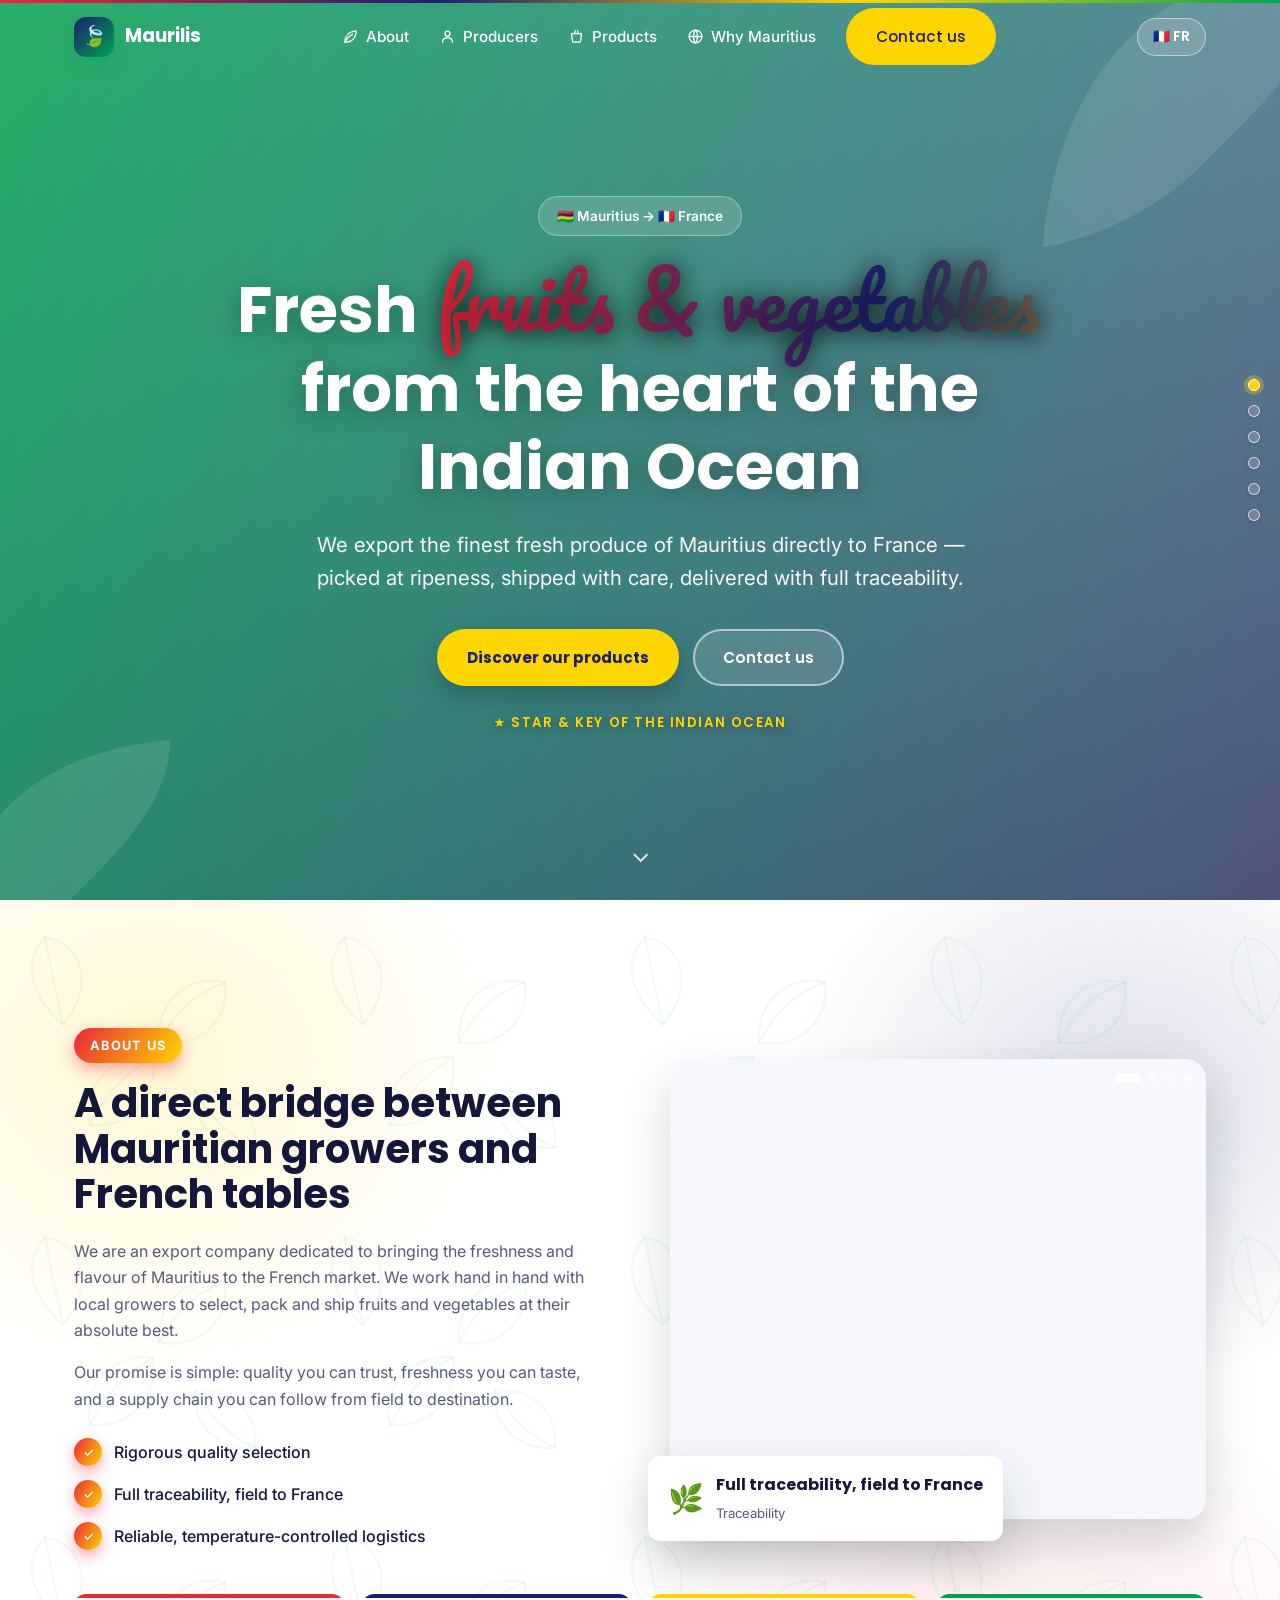
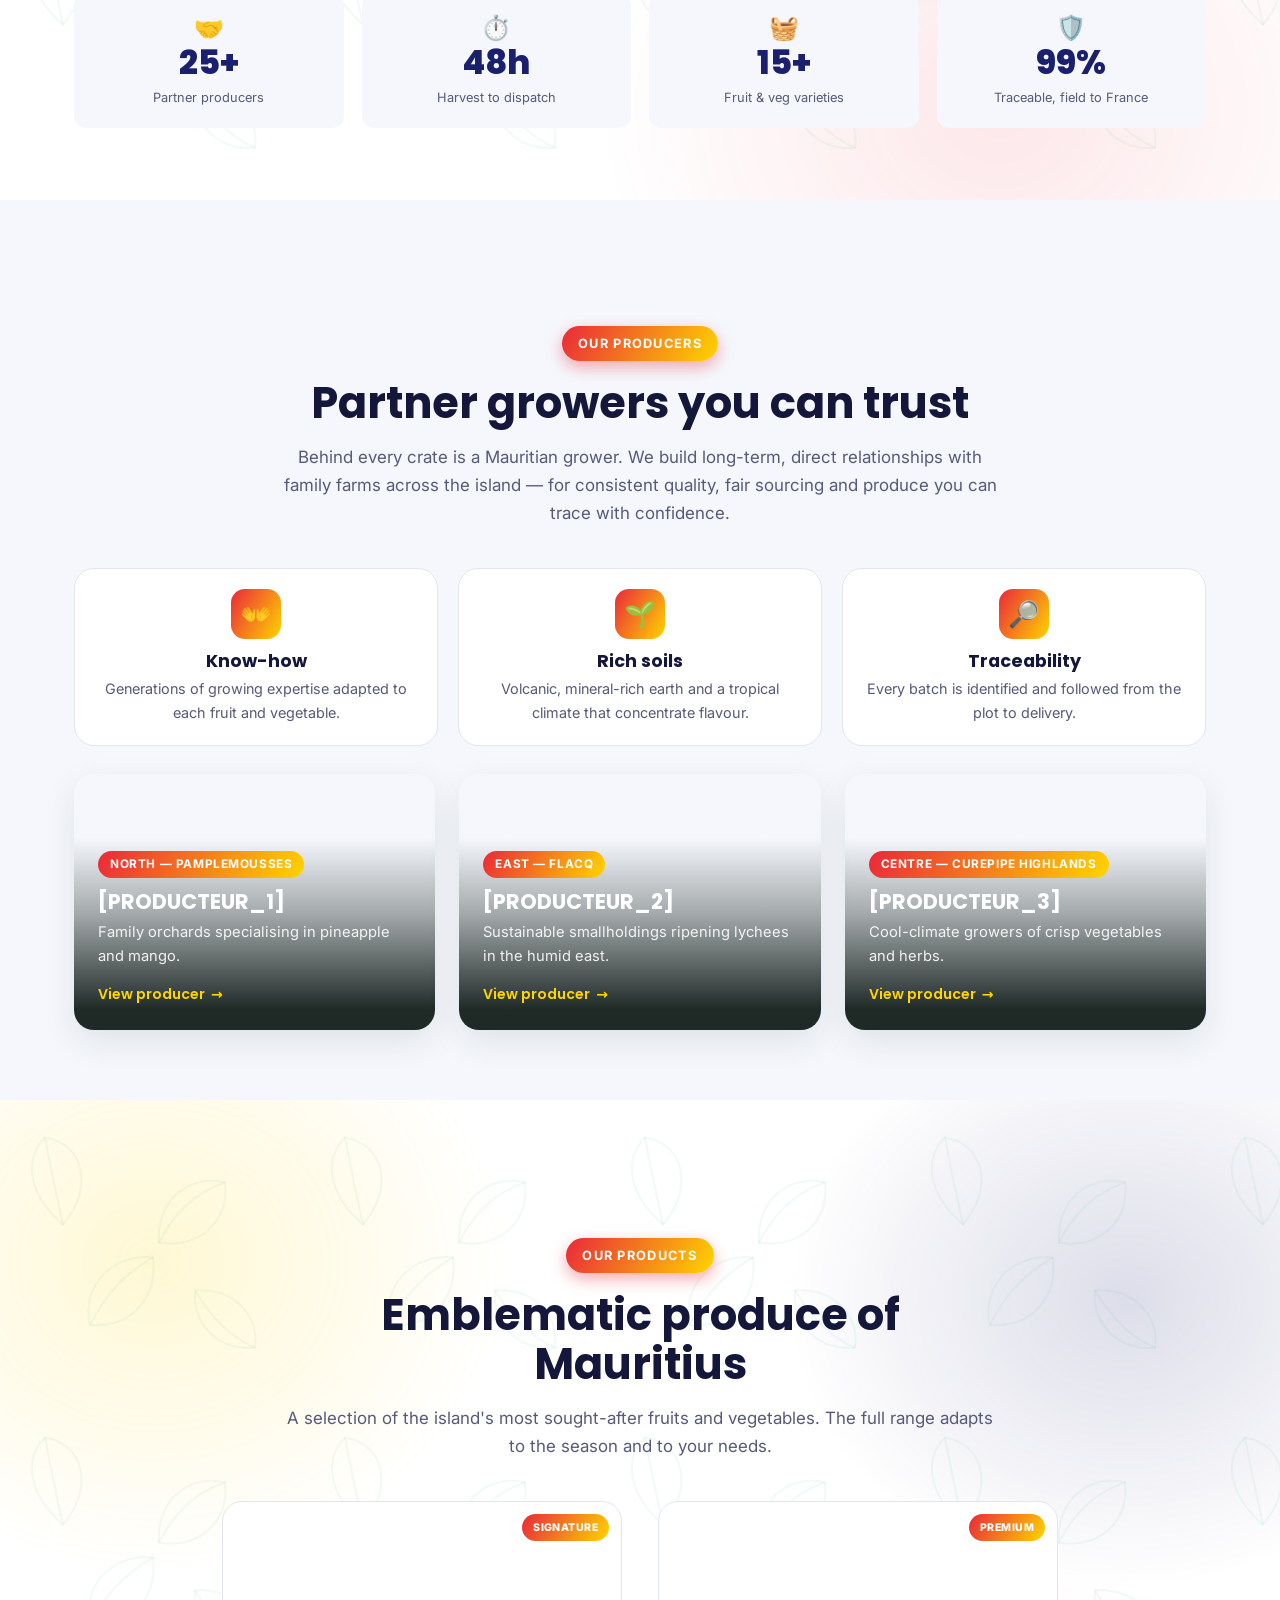
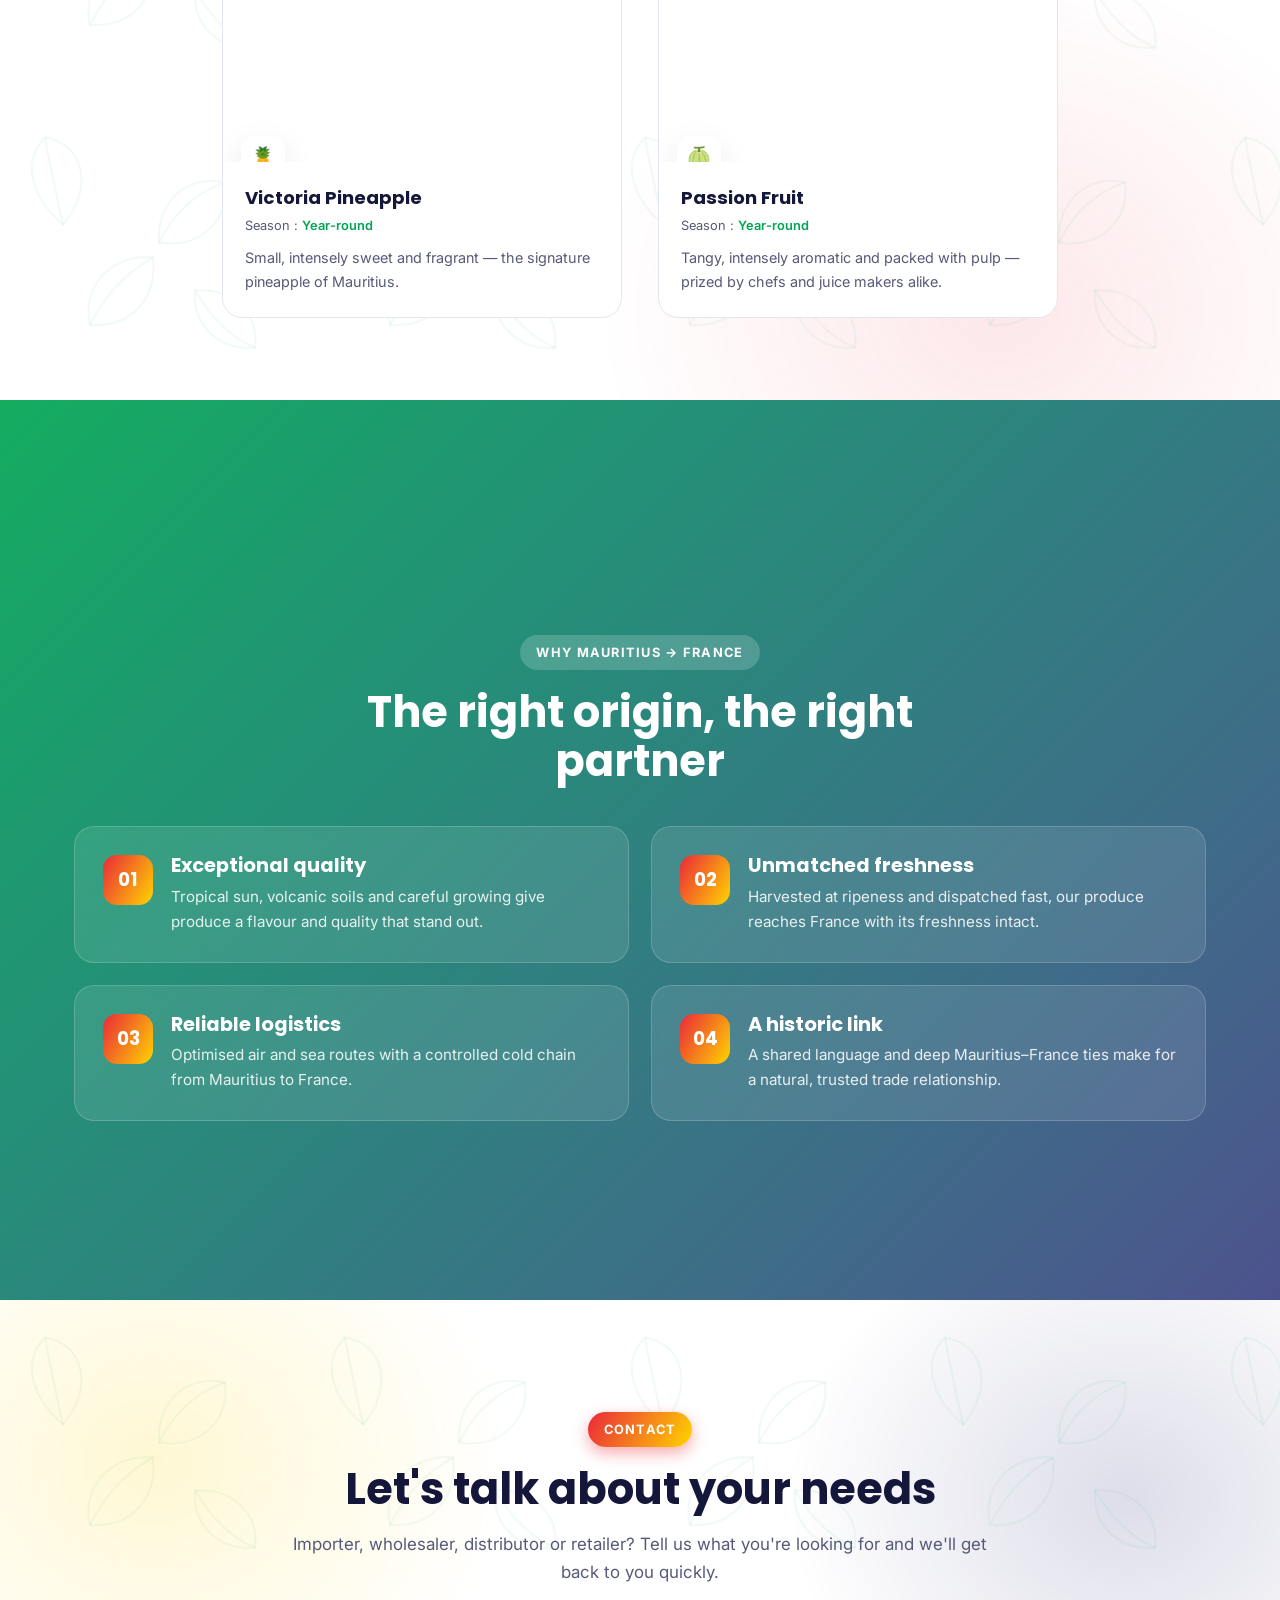
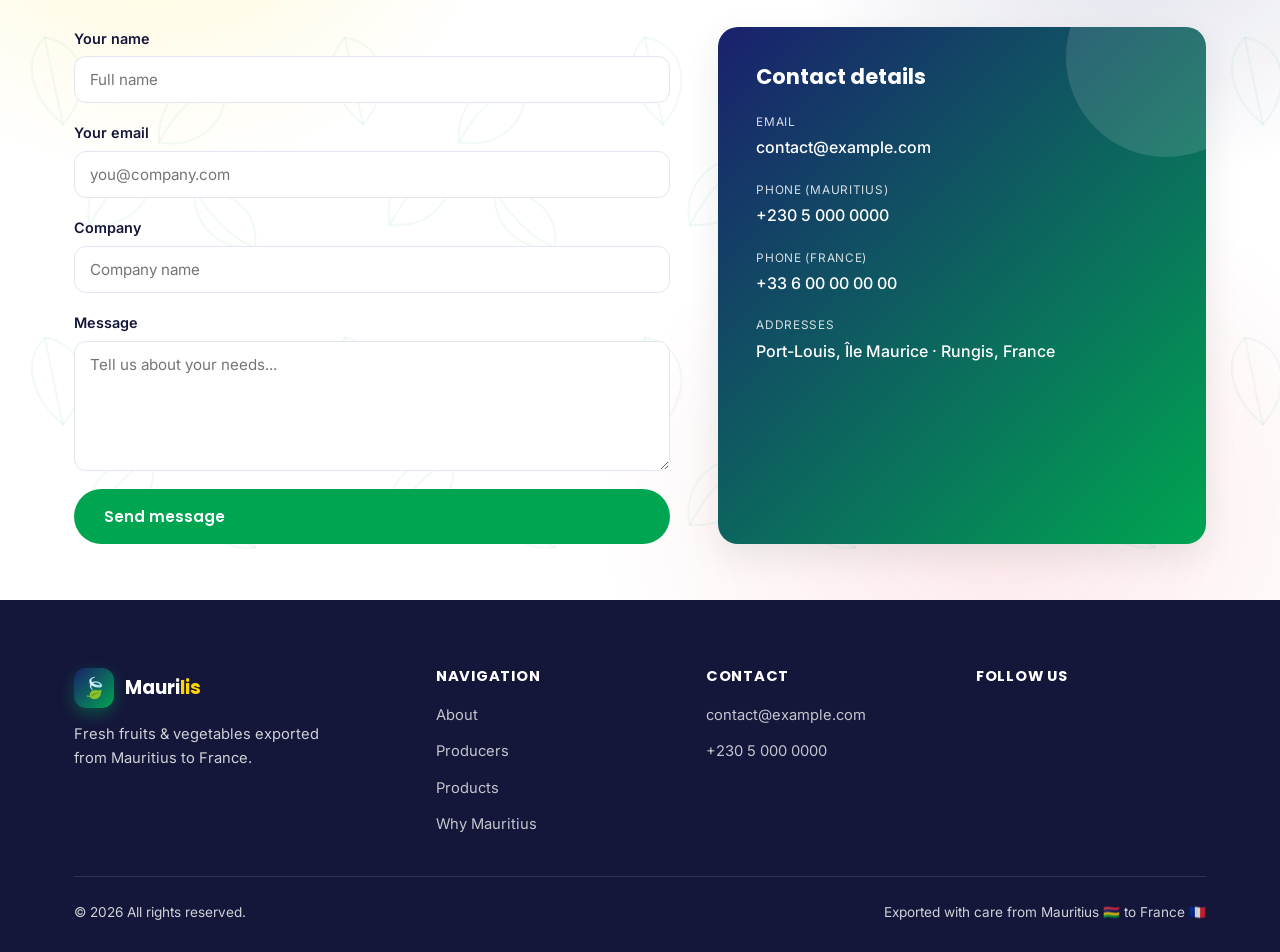
==== index.html @ 91715fb6 "Refine hero, navigation and products - Hero headline gradient reworked as a waving Mauritian flag (4" ====
<!DOCTYPE html>
<!--
  ============================================================================
  index.html — PAGE UNIQUE (one-page)
  ----------------------------------------------------------------------------
  ⚠️  Ce fichier ne contient AUCUN texte "en dur" ni le nom de l'entreprise.
      - Textes        →  js/translations.js  (data-i18n="cle")
      - Nom/logo/coord →  js/config.js
      - Produits/producteurs/images →  js/content.js + js/config.js
      Tu ne devrais quasiment jamais avoir à modifier ce fichier.
  ============================================================================
-->
<html lang="en">
<head>
  <meta charset="UTF-8" />
  <meta name="viewport" content="width=device-width, initial-scale=1.0" />

  <!-- ======================= SEO PRINCIPAL =======================
       Ces balises sont aussi mises à jour dynamiquement par js/main.js
       selon la langue (voir SITE_CONFIG.seo dans js/config.js). -->
  <title>Maurilis — Export de fruits &amp; légumes frais de l'île Maurice vers la France</title>
  <meta name="description" content="Maurilis exporte les fruits et légumes frais de l'île Maurice vers la France : ananas Victoria, letchis, mangues, piments. Sourcing direct chez les producteurs, traçabilité totale, chaîne du froid maîtrisée. Spécialiste import/export B2B." />
  <meta name="keywords" content="export fruits légumes Maurice France, import export île Maurice, fruits tropicaux Maurice, ananas Victoria, letchis Maurice, mangues Maurice, grossiste fruits exotiques, importateur fruits et légumes France, primeurs Maurice, Mauritius fruit export" />
  <meta name="author" content="Maurilis" />
  <meta name="robots" content="index, follow, max-image-preview:large" />
  <link rel="canonical" href="https://exemple-maurilis.com/" />
  <meta name="theme-color" content="#1A206D" />

  <!-- Langues (met à jour les URLs quand le vrai domaine est connu) -->
  <link rel="alternate" hreflang="en" href="https://exemple-maurilis.com/" />
  <link rel="alternate" hreflang="fr" href="https://exemple-maurilis.com/" />
  <link rel="alternate" hreflang="x-default" href="https://exemple-maurilis.com/" />

  <!-- Open Graph (partage Facebook / LinkedIn) -->
  <meta property="og:type" content="website" />
  <meta property="og:site_name" content="Maurilis" />
  <meta property="og:title" content="Maurilis — Fresh fruit &amp; vegetable export from Mauritius to France" />
  <meta property="og:description" content="Fresh Mauritian fruits and vegetables exported to France: Victoria pineapple, lychees, mangoes, chillies. Direct grower sourcing, full traceability, controlled cold chain." />
  <meta property="og:url" content="https://exemple-maurilis.com/" />
  <meta property="og:locale" content="en_US" />
  <meta property="og:locale:alternate" content="fr_FR" />
  <meta property="og:image" content="https://images.unsplash.com/photo-1513415277900-a62401e19be4?auto=format&fit=crop&w=1200&h=630&q=75" />
  <meta property="og:image:width" content="1200" />
  <meta property="og:image:height" content="630" />

  <!-- Twitter Card -->
  <meta name="twitter:card" content="summary_large_image" />
  <meta name="twitter:title" content="Maurilis — Fresh fruit &amp; vegetable export, Mauritius → France" />
  <meta name="twitter:description" content="Fresh Mauritian fruits and vegetables exported to France, direct from partner growers. Full traceability." />
  <meta name="twitter:image" content="https://images.unsplash.com/photo-1513415277900-a62401e19be4?auto=format&fit=crop&w=1200&h=630&q=75" />

  <!-- Données structurées (Google) : entreprise d'import/export -->
  <script type="application/ld+json">
  {
    "@context": "https://schema.org",
    "@type": "Organization",
    "name": "Maurilis",
    "url": "https://exemple-maurilis.com/",
    "description": "Export of fresh fruits and vegetables from Mauritius to France (B2B import/export).",
    "areaServed": ["FR", "MU"],
    "knowsAbout": ["Fruit export", "Vegetable export", "Mauritius produce", "Import export", "Cold chain logistics"],
    "address": [
      { "@type": "PostalAddress", "addressLocality": "Port-Louis", "addressCountry": "MU" },
      { "@type": "PostalAddress", "addressLocality": "Rungis", "addressCountry": "FR" }
    ],
    "makesOffer": {
      "@type": "Offer",
      "itemOffered": {
        "@type": "Product",
        "name": "Fresh Mauritian fruits & vegetables",
        "category": "Fruits and vegetables",
        "description": "Victoria pineapple, lychees, mangoes, chillies, passion fruit, island vegetables — exported fresh from Mauritius to France."
      }
    }
  }
  </script>

  <link rel="icon" type="image/svg+xml" href="assets/favicon.svg" />
  <link rel="preconnect" href="https://fonts.googleapis.com" />
  <link rel="preconnect" href="https://fonts.gstatic.com" crossorigin />
  <link rel="preconnect" href="https://images.unsplash.com" />
  <!-- Poppins/Inter (corps) + Pacifico (mot « fantaisie » du titre) -->
  <link href="https://fonts.googleapis.com/css2?family=Inter:wght@400;500;600&family=Pacifico&family=Poppins:wght@600;700;800&display=swap" rel="stylesheet" />

  <link rel="stylesheet" href="css/style.css" />
</head>
<body>

  <!-- ====================== HEADER ====================== -->
  <header class="site-header">
    <div class="container">
      <a href="#top" class="logo" id="headerLogo" aria-label="Home"></a>
      <nav class="main-nav" id="mainNav" aria-label="Main navigation">
        <a href="#about">
          <span class="nav-ico"><svg viewBox="0 0 24 24" fill="none" stroke="currentColor" stroke-width="1.8" stroke-linecap="round" stroke-linejoin="round"><path d="M4 20C4 12 9 5 20 4c0 11-7 16-16 16z"/><path d="M4 20c3-6 7-9 11-11"/></svg></span>
          <span data-i18n="nav.about"></span>
        </a>
        <a href="#producers">
          <span class="nav-ico"><svg viewBox="0 0 24 24" fill="none" stroke="currentColor" stroke-width="1.8" stroke-linecap="round" stroke-linejoin="round"><circle cx="12" cy="8" r="3.5"/><path d="M5 20c0-3.9 3-6 7-6s7 2.1 7 6"/></svg></span>
          <span data-i18n="nav.producers"></span>
        </a>
        <a href="#products">
          <span class="nav-ico"><svg viewBox="0 0 24 24" fill="none" stroke="currentColor" stroke-width="1.8" stroke-linecap="round" stroke-linejoin="round"><path d="M5 8h14l-1.2 10.2a2 2 0 0 1-2 1.8H8.2a2 2 0 0 1-2-1.8L5 8z"/><path d="M9 8l1.5-4"/><path d="M15 8l-1.5-4"/></svg></span>
          <span data-i18n="nav.products"></span>
        </a>
        <a href="#why">
          <span class="nav-ico"><svg viewBox="0 0 24 24" fill="none" stroke="currentColor" stroke-width="1.8" stroke-linecap="round" stroke-linejoin="round"><circle cx="12" cy="12" r="9"/><path d="M3 12h18"/><path d="M12 3c3.5 3 3.5 15 0 18M12 3c-3.5 3-3.5 15 0 18"/></svg></span>
          <span data-i18n="nav.why"></span>
        </a>
        <a href="#contact" class="btn btn-primary" data-i18n="nav.cta"></a>
      </nav>
      <div class="header-actions">
        <button class="lang-toggle" id="langToggle" aria-label="Switch language">FR</button>
        <button class="nav-toggle" id="navToggle" aria-label="Menu" aria-expanded="false">
          <span></span><span></span><span></span>
        </button>
      </div>
    </div>
  </header>

  <main id="top">

    <!-- ====================== HERO ====================== -->
    <section class="hero" id="hero">
      <div class="hero-bg" id="heroBg"></div>
      <div class="hero-overlay"></div>
      <!-- Feuilles tropicales décoratives (remplacent les anciens ronds) -->
      <svg class="hero-leaf leaf-1" viewBox="0 0 100 100" aria-hidden="true"><path fill="currentColor" d="M96 4C40 9 9 40 4 96c0 0 28-4 49-25S96 30 96 4z"/><path stroke="rgba(255,255,255,.35)" stroke-width="2" fill="none" d="M18 82C40 60 62 38 88 14"/></svg>
      <svg class="hero-leaf leaf-2" viewBox="0 0 100 100" aria-hidden="true"><path fill="currentColor" d="M96 4C40 9 9 40 4 96c0 0 28-4 49-25S96 30 96 4z"/><path stroke="rgba(255,255,255,.35)" stroke-width="2" fill="none" d="M18 82C40 60 62 38 88 14"/></svg>

      <div class="container">
        <span class="hero-badge" data-i18n="hero.badge"></span>
        <!-- data-i18n-html : la traduction contient un <span> surligné (dégradé drapeau) -->
        <h1 data-i18n-html="hero.title"></h1>
        <p class="hero-subtitle" data-i18n="hero.subtitle"></p>
        <div class="hero-actions">
          <a href="#products" class="btn btn-accent" data-i18n="hero.ctaPrimary"></a>
          <a href="#contact" class="btn btn-ghost" data-i18n="hero.ctaSecondary"></a>
        </div>
        <!-- Devise nationale de Maurice (symbole typique) -->
        <p class="hero-motto" data-i18n="hero.motto"></p>
      </div>
      <a href="#about" class="hero-scroll" aria-hidden="true">⌄</a>
    </section>

    <!-- ====================== À PROPOS (+ chiffres intégrés) ====================== -->
    <section id="about" class="mesh">
      <div class="container about-grid">
        <div class="about-text reveal">
          <span class="kicker" data-i18n="about.kicker"></span>
          <h2 data-i18n="about.title"></h2>
          <p data-i18n="about.p1"></p>
          <p data-i18n="about.p2"></p>
          <ul class="about-points">
            <li><span class="check">✓</span><span data-i18n="about.point1"></span></li>
            <li><span class="check">✓</span><span data-i18n="about.point2"></span></li>
            <li><span class="check">✓</span><span data-i18n="about.point3"></span></li>
          </ul>
        </div>
        <div class="about-visual reveal">
          <!-- Carrousel de photos qui défilent (générées par main.js) -->
          <div class="carousel" id="aboutCarousel" aria-label="Photos"><!-- slides via main.js --></div>
          <div class="carousel-dots" id="aboutDots"><!-- puces via main.js --></div>
          <div class="float-card">
            <span class="fc-emoji">🌿</span>
            <div><b data-i18n="about.point2"></b><span data-i18n="producers.feature3.title"></span></div>
          </div>
        </div>
      </div>
      <!-- Chiffres clés intégrés dans la section (générés par main.js) -->
      <div class="container about-stats stagger" id="statsGrid"><!-- généré par main.js --></div>
    </section>

    <!-- ====================== NOS PRODUCTEURS ====================== -->
    <section id="producers" class="producers bg-alt">
      <div class="producers-bg" id="producersBg"></div>
      <div class="container">
        <div class="section-head reveal">
          <span class="kicker" data-i18n="producers.kicker"></span>
          <h2 data-i18n="producers.title"></h2>
          <p data-i18n="producers.intro"></p>
        </div>

        <div class="producers-features stagger">
          <div class="feature">
            <div class="feature-icon">👐</div>
            <h3 data-i18n="producers.feature1.title"></h3>
            <p data-i18n="producers.feature1.desc"></p>
          </div>
          <div class="feature">
            <div class="feature-icon">🌱</div>
            <h3 data-i18n="producers.feature2.title"></h3>
            <p data-i18n="producers.feature2.desc"></p>
          </div>
          <div class="feature">
            <div class="feature-icon">🔎</div>
            <h3 data-i18n="producers.feature3.title"></h3>
            <p data-i18n="producers.feature3.desc"></p>
          </div>
        </div>

        <!-- Cartes producteurs cliquables (générées depuis content.js) -->
        <div class="producers-grid stagger" id="producersGrid"><!-- généré par main.js --></div>
      </div>
    </section>

    <!-- ====================== PRODUITS ====================== -->
    <section id="products" class="mesh">
      <div class="container">
        <div class="section-head reveal">
          <span class="kicker" data-i18n="products.kicker"></span>
          <h2 data-i18n="products.title"></h2>
          <p data-i18n="products.intro"></p>
        </div>
        <div class="products-grid stagger" id="productsGrid"><!-- généré par main.js --></div>
      </div>
    </section>

    <!-- ====================== POURQUOI MAURICE → FRANCE ====================== -->
    <section id="why" class="why">
      <div class="why-bg" id="whyBg"></div>
      <div class="why-overlay"></div>
      <div class="container">
        <div class="section-head reveal">
          <span class="kicker" data-i18n="why.kicker"></span>
          <h2 data-i18n="why.title"></h2>
        </div>
        <div class="why-grid stagger">
          <div class="why-card">
            <span class="why-num">01</span>
            <div><h3 data-i18n="why.card1.title"></h3><p data-i18n="why.card1.desc"></p></div>
          </div>
          <div class="why-card">
            <span class="why-num">02</span>
            <div><h3 data-i18n="why.card2.title"></h3><p data-i18n="why.card2.desc"></p></div>
          </div>
          <div class="why-card">
            <span class="why-num">03</span>
            <div><h3 data-i18n="why.card3.title"></h3><p data-i18n="why.card3.desc"></p></div>
          </div>
          <div class="why-card">
            <span class="why-num">04</span>
            <div><h3 data-i18n="why.card4.title"></h3><p data-i18n="why.card4.desc"></p></div>
          </div>
        </div>
      </div>
    </section>

    <!-- ====================== CONTACT ====================== -->
    <section id="contact" class="mesh">
      <div class="container">
        <div class="section-head reveal">
          <span class="kicker" data-i18n="contact.kicker"></span>
          <h2 data-i18n="contact.title"></h2>
          <p data-i18n="contact.intro"></p>
        </div>

        <div class="contact-grid reveal">
          <form class="contact-form" id="contactForm" novalidate>
            <div class="field">
              <label for="cf-name" data-i18n="contact.form.name"></label>
              <input type="text" id="cf-name" name="name"
                     data-i18n-attr="placeholder:contact.form.namePlaceholder" required />
            </div>
            <div class="field">
              <label for="cf-email" data-i18n="contact.form.email"></label>
              <input type="email" id="cf-email" name="email"
                     data-i18n-attr="placeholder:contact.form.emailPlaceholder" required />
            </div>
            <div class="field">
              <label for="cf-company" data-i18n="contact.form.company"></label>
              <input type="text" id="cf-company" name="company"
                     data-i18n-attr="placeholder:contact.form.companyPlaceholder" />
            </div>
            <div class="field">
              <label for="cf-message" data-i18n="contact.form.message"></label>
              <textarea id="cf-message" name="message"
                        data-i18n-attr="placeholder:contact.form.messagePlaceholder" required></textarea>
            </div>
            <button type="submit" class="btn btn-primary" data-i18n="contact.form.submit"></button>
          </form>

          <aside class="contact-info">
            <h3 data-i18n="contact.info.title"></h3>
            <div class="info-item">
              <div class="info-label" data-i18n="contact.info.emailLabel"></div>
              <a id="infoEmail" href="#"></a>
            </div>
            <div class="info-item">
              <div class="info-label" data-i18n="contact.info.phoneLabel"></div>
              <a id="infoPhone" href="#"></a>
            </div>
            <div class="info-item" id="infoPhoneFrItem">
              <div class="info-label" data-i18n="contact.info.phoneFrLabel"></div>
              <a id="infoPhoneFr" href="#"></a>
            </div>
            <div class="info-item">
              <div class="info-label" data-i18n="contact.info.addressLabel"></div>
              <span id="infoAddress"></span>
            </div>
          </aside>
        </div>
      </div>
    </section>

  </main>

  <!-- ====================== FOOTER ====================== -->
  <footer class="site-footer">
    <div class="container">
      <div class="footer-grid">
        <div class="footer-brand">
          <span class="logo" id="footerLogo"></span>
          <p data-i18n="footer.tagline"></p>
        </div>
        <div>
          <h4 data-i18n="footer.nav"></h4>
          <ul>
            <li><a href="#about"     data-i18n="nav.about"></a></li>
            <li><a href="#producers" data-i18n="nav.producers"></a></li>
            <li><a href="#products"  data-i18n="nav.products"></a></li>
            <li><a href="#why"       data-i18n="nav.why"></a></li>
          </ul>
        </div>
        <div>
          <h4 data-i18n="footer.contact"></h4>
          <ul>
            <li><a id="footerEmail" href="#"></a></li>
            <li><a id="footerPhone" href="#"></a></li>
          </ul>
        </div>
        <div>
          <h4 data-i18n="footer.follow"></h4>
          <ul>
            <li><a id="footerLinkedin" href="#" target="_blank" rel="noopener">LinkedIn</a></li>
            <li><a id="footerInstagram" href="#" target="_blank" rel="noopener">Instagram</a></li>
            <li><a id="footerFacebook" href="#" target="_blank" rel="noopener">Facebook</a></li>
          </ul>
        </div>
      </div>
      <div class="footer-bottom">
        <span>© <span id="footerYear"></span> <span data-i18n="footer.rights"></span></span>
        <span data-i18n="footer.madeWith"></span>
      </div>
    </div>
  </footer>

  <!-- ====================== FENÊTRE PRODUCTEUR (modal) ====================== -->
  <div class="modal-overlay" id="producerModal" role="dialog" aria-modal="true">
    <div class="modal">
      <button class="modal-close" id="modalClose" aria-label="Close">×</button>
      <div class="modal-img" id="modalImg"></div>
      <div class="modal-body">
        <span class="modal-region" id="modalRegion"></span>
        <h3 id="modalName"></h3>
        <p id="modalBio"></p>
        <div class="modal-meta">
          <div>
            <div class="mm-label" data-i18n="producers.modal.founded"></div>
            <div class="mm-value" id="modalFounded"></div>
          </div>
          <div>
            <div class="mm-label" data-i18n="producers.modal.area"></div>
            <div class="mm-value" id="modalArea"></div>
          </div>
        </div>
        <div class="modal-specialties">
          <div class="ms-label" data-i18n="producers.modal.specialties"></div>
          <div class="modal-tags" id="modalTags"></div>
        </div>
      </div>
    </div>
  </div>

  <!-- ====================== SCRIPTS ======================
       ⚠️ L'ordre compte : config → content → translations → main -->
  <script src="js/config.js"></script>
  <script src="js/content.js"></script>
  <script src="js/translations.js"></script>
  <script src="js/main.js"></script>
</body>
</html>
---- css/style.css ----
/* ==========================================================================
   style.css — FEUILLE DE STYLE PRINCIPALE
   --------------------------------------------------------------------------
   Sommaire :
     1. Variables de thème (:root)  ← ⭐ change les couleurs ICI
     2. Palettes alternatives        ← dont le drapeau mauricien
     3. Reset & base
     4. Animations (keyframes) & utilitaire d'apparition au scroll
     5. Utilitaires de mise en page
     6. Header / navigation
     7. Boutons
     8. Hero (image plein écran + fruits flottants + blobs)
     9. Marquee (ruban défilant)
    10. Statistiques (compteurs animés)
    11. À propos
    12. Producteurs (cartes cliquables) + fenêtre détaillée (modal)
    13. Produits (cartes photo)
    14. Pourquoi Maurice → France
    15. Contact
    16. Footer
    17. Sélecteur de palettes (widget flottant)
    18. Responsive
   ========================================================================== */


/* ==========================================================================
   1. VARIABLES DE THÈME — PALETTE PAR DÉFAUT « TROPICAL »
   ⭐ Pour changer les couleurs du site, modifie simplement ces valeurs.
   ========================================================================== */
:root {
  /* Couleurs de marque — DRAPEAU DE L'ÎLE MAURICE 🇲🇺 (teintes officielles) */
  --flag-red:    #EA2839;
  --flag-blue:   #1A206D;
  --flag-yellow: #FFD500;
  --flag-green:  #00A551;

  --color-primary:     var(--flag-green);   /* vert   */
  --color-secondary:   var(--flag-blue);    /* bleu   */
  --color-accent:      var(--flag-yellow);  /* jaune  */
  --color-accent-warm: var(--flag-red);     /* rouge  */
  --color-highlight:   var(--flag-red);     /* rouge  */

  /* Fonds & textes */
  --color-bg:        #FFFFFF;
  --color-bg-alt:    #F5F7FC;
  --color-surface:   #FFFFFF;
  --color-text:      #14163A;
  --color-text-soft: #565A79;
  --color-border:    #E3E6F0;

  /* Dégradés */
  --gradient-hero:   linear-gradient(135deg, var(--flag-blue), var(--flag-green));
  --gradient-sun:    linear-gradient(120deg, var(--flag-red), var(--flag-yellow));
  /* Dégradé "drapeau" complet : rouge → bleu → jaune → vert */
  --gradient-flag:   linear-gradient(120deg, var(--flag-red), var(--flag-blue) 34%, var(--flag-yellow) 67%, var(--flag-green));
  --gradient-rainbow:var(--gradient-flag);
  --color-on-brand:  #FFFFFF;

  /* Typographie */
  --font-heading: "Poppins", "Segoe UI", system-ui, sans-serif;
  --font-body:    "Inter", "Segoe UI", system-ui, sans-serif;

  /* Mise en page */
  --max-width:   1180px;
  --radius:      20px;
  --radius-sm:   12px;
  --shadow:      0 12px 34px rgba(16, 36, 31, 0.09);
  --shadow-hover:0 22px 48px rgba(16, 36, 31, 0.18);
  --transition:  0.28s cubic-bezier(.22,.61,.36,1);
  --header-height: 74px;
}

/* ==========================================================================
   3. RESET & BASE
   ========================================================================== */
*, *::before, *::after { box-sizing: border-box; margin: 0; padding: 0; }

html { scroll-behavior: smooth; scroll-padding-top: var(--header-height); }

body {
  font-family: var(--font-body);
  color: var(--color-text);
  background: var(--color-bg);
  line-height: 1.65;
  -webkit-font-smoothing: antialiased;
  overflow-x: hidden;
  transition: background var(--transition), color var(--transition);
}
body.no-scroll { overflow: hidden; }

h1, h2, h3, h4 { font-family: var(--font-heading); line-height: 1.14; font-weight: 700; }

a { color: var(--color-secondary); text-decoration: none; transition: color var(--transition); }
a:hover { color: var(--color-primary); }

img { max-width: 100%; display: block; }

/* Chaque section occupe un écran complet, contenu centré verticalement */
section {
  padding: 84px 0 28px; position: relative;
  min-height: 100vh; display: flex; flex-direction: column; justify-content: center;
}


/* ==========================================================================
   4. ANIMATIONS & APPARITION AU SCROLL
   ========================================================================== */
@keyframes floatY { 0%,100% { transform: translateY(0) rotate(var(--r,0deg)); } 50% { transform: translateY(-22px) rotate(var(--r,0deg)); } }
@keyframes blobMove { 0%,100% { transform: translate(0,0) scale(1); } 33% { transform: translate(30px,-20px) scale(1.1); } 66% { transform: translate(-20px,20px) scale(.95); } }
@keyframes gradientShift { 0% { background-position: 0% 50%; } 50% { background-position: 100% 50%; } 100% { background-position: 0% 50%; } }
/* Ondulation "drapeau qui flotte" : les bandes de couleur défilent en boucle */
@keyframes flagWave { from { background-position: 0% 50%; } to { background-position: 300% 50%; } }
@keyframes popIn { from { opacity: 0; transform: scale(.94) translateY(10px); } to { opacity: 1; transform: none; } }
@keyframes bounceArrow { 0%,100% { transform: translateY(0); } 50% { transform: translateY(8px); } }

/* Élément masqué puis révélé quand il entre dans le viewport (via main.js) */
.reveal { opacity: 0; transform: translateY(34px); transition: opacity .7s ease, transform .7s cubic-bezier(.22,.61,.36,1); }
.reveal.in-view { opacity: 1; transform: none; }
/* Décalage en cascade pour les grilles */
.stagger > *      { opacity: 0; transform: translateY(34px); transition: opacity .6s ease, transform .6s cubic-bezier(.22,.61,.36,1); }
.stagger.in-view > * { opacity: 1; transform: none; }
.stagger.in-view > *:nth-child(2) { transition-delay: .08s; }
.stagger.in-view > *:nth-child(3) { transition-delay: .16s; }
.stagger.in-view > *:nth-child(4) { transition-delay: .24s; }
.stagger.in-view > *:nth-child(5) { transition-delay: .32s; }
.stagger.in-view > *:nth-child(6) { transition-delay: .40s; }
.stagger.in-view > *:nth-child(7) { transition-delay: .48s; }
.stagger.in-view > *:nth-child(8) { transition-delay: .56s; }


/* ==========================================================================
   5. UTILITAIRES DE MISE EN PAGE
   ========================================================================== */
.container { width: 100%; max-width: var(--max-width); margin: 0 auto; padding: 0 24px; }

.section-head { max-width: 720px; margin: 0 auto 40px; text-align: center; }

.kicker {
  display: inline-block; font-weight: 700; font-size: 0.8rem; letter-spacing: 0.1em;
  text-transform: uppercase; color: #fff;
  background: var(--gradient-sun); padding: 7px 16px; border-radius: 100px; margin-bottom: 18px;
  box-shadow: 0 6px 16px color-mix(in srgb, var(--color-accent-warm) 40%, transparent);
}
.section-head h2 { font-size: clamp(1.9rem, 4.4vw, 2.7rem); margin-bottom: 16px; }
.section-head p  { color: var(--color-text-soft); font-size: 1.06rem; }

.bg-alt { background: var(--color-bg-alt); }

/* Fond décoratif "mesh" coloré très doux pour certaines sections */
.mesh { position: relative; }
.mesh::before {
  content: ""; position: absolute; inset: 0; z-index: 0; pointer-events: none; opacity: .5;
  background:
    radial-gradient(40% 50% at 12% 18%, color-mix(in srgb, var(--color-accent) 34%, transparent), transparent 70%),
    radial-gradient(38% 46% at 88% 22%, color-mix(in srgb, var(--color-secondary) 30%, transparent), transparent 70%),
    radial-gradient(45% 55% at 78% 90%, color-mix(in srgb, var(--color-highlight) 22%, transparent), transparent 70%);
}
/* Texture "feuilles tropicales" en filigrane → univers fruit / île Maurice */
.mesh::after {
  content: ""; position: absolute; inset: 0; z-index: 0; pointer-events: none;
  background-image: url("../assets/pattern-leaves.svg");
  background-size: 300px;
}
.mesh > * { position: relative; z-index: 1; }


/* ==========================================================================
   6. HEADER / NAVIGATION
   ========================================================================== */
.site-header {
  position: fixed; top: 0; left: 0; right: 0; z-index: 100; height: var(--header-height);
  background: transparent;
  border-bottom: 1px solid transparent;
  transition: background var(--transition), border-color var(--transition), box-shadow var(--transition);
}
/* Fin liseré aux couleurs du drapeau mauricien, tout en haut */
.site-header::before { content: ""; position: absolute; top: 0; left: 0; right: 0; height: 3px; background: var(--gradient-flag); z-index: 2; }
/* En haut : transparent → la photo du hero passe derrière (immersif).
   Au défilement : barre pleine, floutée et ombrée (intégrée). */
.site-header.scrolled {
  background: color-mix(in srgb, var(--color-bg) 94%, transparent);
  backdrop-filter: saturate(180%) blur(14px);
  border-bottom-color: var(--color-border);
  box-shadow: 0 6px 24px rgba(20, 22, 58, 0.07);
}
.site-header .container { height: 100%; display: flex; align-items: center; justify-content: space-between; gap: 44px; }

/* --- État "en haut" (sur le hero) : logo, nav et actions en blanc --- */
.site-header:not(.scrolled) .logo,
.site-header:not(.scrolled) .logo .logo-name b { color: #fff; }
.site-header:not(.scrolled) .lang-toggle { background: rgba(255,255,255,.14); border-color: rgba(255,255,255,.5); color: #fff; }
.site-header:not(.scrolled) .nav-toggle span { background: #fff; }
@media (min-width: 721px) {
  .site-header:not(.scrolled) .main-nav a:not(.btn),
  .site-header:not(.scrolled) .nav-ico { color: #fff; opacity: 1; }
  .site-header:not(.scrolled) .main-nav .btn-primary { background: var(--flag-yellow); color: var(--flag-blue); }
}

.logo { display: flex; align-items: center; gap: 11px; font-family: var(--font-heading); font-weight: 700; font-size: 1.16rem; color: var(--color-text); }
.logo .logo-mark {
  display: grid; place-items: center; width: 40px; height: 40px; border-radius: 12px;
  background: var(--gradient-hero); color: #fff; font-size: 1.25rem;
  box-shadow: 0 6px 16px color-mix(in srgb, var(--color-primary) 40%, transparent);
}
.logo img.logo-img { height: 40px; width: auto; }
.logo .logo-name b { color: var(--color-primary); }

.main-nav { display: flex; align-items: center; gap: 30px; margin: 0 auto; } /* centré → aéré entre logo et actions */
.main-nav a { color: var(--color-text); font-weight: 500; font-size: 0.95rem; position: relative; display: inline-flex; align-items: center; gap: 7px; }
.main-nav a:not(.btn)::after { content: ""; position: absolute; left: 0; bottom: -6px; width: 0; height: 2px; border-radius: 2px; background: var(--gradient-sun); transition: width var(--transition); }
.main-nav a:not(.btn):hover { color: var(--color-primary); }
.main-nav a:not(.btn):hover::after { width: 100%; }
/* Petites icônes de section */
.nav-ico { display: inline-flex; color: var(--color-secondary); opacity: .8; transition: color var(--transition), opacity var(--transition); }
.nav-ico svg { width: 17px; height: 17px; }
.main-nav a:hover .nav-ico { color: var(--color-primary); opacity: 1; }

.header-actions { display: flex; align-items: center; gap: 12px; }
.lang-toggle {
  font-family: var(--font-heading); font-weight: 600; font-size: 0.85rem;
  border: 1px solid var(--color-border); background: var(--color-surface); color: var(--color-text);
  padding: 8px 15px; border-radius: 100px; cursor: pointer; transition: all var(--transition);
}
.lang-toggle:hover { border-color: var(--color-primary); color: var(--color-primary); transform: translateY(-1px); }

.nav-toggle { display: none; background: none; border: 0; cursor: pointer; padding: 8px; }
.nav-toggle span { display: block; width: 24px; height: 2px; background: var(--color-text); margin: 5px 0; transition: var(--transition); border-radius: 2px; }


/* ==========================================================================
   7. BOUTONS
   ========================================================================== */
.btn {
  display: inline-flex; align-items: center; gap: 8px;
  font-family: var(--font-heading); font-weight: 600; font-size: 0.95rem;
  padding: 14px 28px; border-radius: 100px; border: 2px solid transparent;
  cursor: pointer; transition: all var(--transition); white-space: nowrap;
}
.btn-primary { background: var(--color-primary); color: var(--color-on-brand); }
.btn-primary:hover { background: var(--color-text); color: #fff; transform: translateY(-3px); box-shadow: var(--shadow-hover); }
/* Bouton principal du hero : jaune drapeau plein, texte bleu marine (propre, contrasté) */
.btn-accent { background: var(--flag-yellow); color: var(--flag-blue); font-weight: 700; box-shadow: 0 10px 26px rgba(0,0,0,.22); }
.btn-accent:hover { background: #fff; color: var(--flag-blue); transform: translateY(-3px); box-shadow: var(--shadow-hover); }
.btn-ghost { background: rgba(255,255,255,.12); border-color: rgba(255,255,255,.55); color: #fff; backdrop-filter: blur(4px); }
.btn-ghost:hover { background: rgba(255,255,255,.22); color: #fff; transform: translateY(-3px); }


/* ==========================================================================
   8. HERO
   ========================================================================== */
.hero {
  position: relative; overflow: hidden; color: #fff;
  min-height: 100vh; display: grid; align-items: center;
  padding: 120px 0 90px;
}
/* Photo de fond (injectée en variable --hero-img par main.js) */
.hero-bg {
  position: absolute; inset: 0; z-index: 0;
  background-image: var(--hero-img); background-size: cover; background-position: center;
  transform: scale(1.05);
}
/* Voile dégradé pour lisibilité + teinte de marque */
.hero-overlay {
  position: absolute; inset: 0; z-index: 1;
  background:
    linear-gradient(120deg, color-mix(in srgb, var(--color-primary) 82%, transparent), color-mix(in srgb, var(--color-secondary) 55%, transparent)),
    linear-gradient(to bottom, rgba(0,0,0,.15), rgba(0,0,0,.45));
}
/* Feuilles tropicales décoratives (subtiles, légère oscillation) */
.hero-leaf { position: absolute; z-index: 1; color: #fff; opacity: .10; pointer-events: none; }
.hero-leaf.leaf-1 { width: 320px; top: -60px; right: -70px; animation: swayA 9s ease-in-out infinite; }
.hero-leaf.leaf-2 { width: 250px; bottom: -80px; left: -70px; animation: swayB 11s ease-in-out infinite; }
@keyframes swayA { 0%,100% { transform: rotate(14deg) translateY(0); } 50% { transform: rotate(8deg) translateY(10px); } }
@keyframes swayB { 0%,100% { transform: scaleX(-1) rotate(12deg) translateY(0); } 50% { transform: scaleX(-1) rotate(6deg) translateY(12px); } }

.hero .container { position: relative; z-index: 3; max-width: 900px; text-align: center; }
.hero-badge {
  display: inline-flex; align-items: center; gap: 8px;
  background: rgba(255,255,255,.16); border: 1px solid rgba(255,255,255,.34);
  padding: 8px 18px; border-radius: 100px; font-weight: 600; font-size: 0.85rem;
  margin-bottom: 26px; backdrop-filter: blur(6px);
}
.hero h1 { font-size: clamp(2.2rem, 6vw, 4rem); line-height: 1.22; margin-bottom: 22px; text-shadow: 0 4px 24px rgba(0,0,0,.28); }
/* Mot clé surligné : police "fantaisie" (Pacifico), un peu plus grosse,
   avec un dégradé AUX COULEURS DU DRAPEAU MAURICIEN (sans contour). */
.hero h1 .grad {
  font-family: "Pacifico", "Poppins", cursive;
  font-weight: 400;
  font-size: 1.2em;          /* légèrement plus gros que le reste du titre */
  line-height: 1;
  padding: 0 .06em;
  /* Les 4 bandes du drapeau, répétées → boucle sans couture quand elles défilent */
  background: linear-gradient(100deg,
    var(--flag-red)    0%,
    var(--flag-blue)   25%,
    var(--flag-yellow) 50%,
    var(--flag-green)  75%,
    var(--flag-red)    100%);
  background-size: 300% 100%;
  -webkit-background-clip: text; background-clip: text;
  -webkit-text-fill-color: transparent; color: transparent;
  filter: drop-shadow(0 2px 12px rgba(0, 0, 0, 0.6));
  animation: flagWave 5s linear infinite; /* effet "drapeau mauricien qui flotte" */
}
.hero-subtitle { font-size: clamp(1rem, 2.2vw, 1.28rem); opacity: .96; max-width: 660px; margin: 0 auto 34px; }
.hero-actions { display: flex; gap: 14px; justify-content: center; flex-wrap: wrap; margin-bottom: 26px; }
/* Devise nationale de Maurice */
.hero-motto { font-family: var(--font-heading); font-weight: 600; letter-spacing: .12em; text-transform: uppercase; font-size: .82rem; color: var(--flag-yellow); text-shadow: 0 2px 10px rgba(0,0,0,.4); }

.hero-scroll { position: absolute; z-index: 3; bottom: 26px; left: 50%; transform: translateX(-50%); color: #fff; font-size: 1.6rem; opacity: .85; animation: bounceArrow 1.8s ease-in-out infinite; }


/* ==========================================================================
   10. STATISTIQUES (intégrées dans « À propos »)
   Petites tuiles, chacune barrée d'une couleur du drapeau mauricien.
   ========================================================================== */
.about-stats { display: grid; grid-template-columns: repeat(4, 1fr); gap: 18px; margin-top: 44px; }
.about-stat {
  text-align: center; padding: 22px 12px 20px; background: var(--color-bg-alt);
  border-radius: var(--radius-sm); position: relative; overflow: hidden;
  transition: transform var(--transition), box-shadow var(--transition);
}
.about-stat:hover { transform: translateY(-4px); box-shadow: var(--shadow); }
.about-stat::before { content: ""; position: absolute; top: 0; left: 0; right: 0; height: 4px; }
.about-stat:nth-child(1)::before { background: var(--flag-red); }
.about-stat:nth-child(2)::before { background: var(--flag-blue); }
.about-stat:nth-child(3)::before { background: var(--flag-yellow); }
.about-stat:nth-child(4)::before { background: var(--flag-green); }
.about-stat .stat-icon  { font-size: 1.5rem; margin-bottom: 6px; line-height: 1; }
.about-stat .stat-value { font-family: var(--font-heading); font-weight: 800; font-size: clamp(1.5rem, 3vw, 2.1rem); color: var(--flag-blue); line-height: 1; }
.about-stat .stat-label { color: var(--color-text-soft); font-size: 0.8rem; margin-top: 7px; }


/* ==========================================================================
   11. À PROPOS
   ========================================================================== */
.about-grid { display: grid; grid-template-columns: 1fr 1fr; gap: 60px; align-items: center; }
.about-text h2 { font-size: clamp(1.8rem, 4vw, 2.5rem); margin-bottom: 20px; }
.about-text p { color: var(--color-text-soft); margin-bottom: 16px; }
.about-points { list-style: none; margin-top: 26px; display: grid; gap: 14px; }
.about-points li { display: flex; align-items: center; gap: 12px; font-weight: 500; }
.about-points .check { flex: none; width: 28px; height: 28px; border-radius: 50%; background: var(--gradient-sun); color: #fff; display: grid; place-items: center; font-size: 0.8rem; box-shadow: 0 6px 14px color-mix(in srgb, var(--color-accent-warm) 40%, transparent); }

/* Visuel photo + carte flottante décorative */
.about-visual { position: relative; }
/* Carrousel de photos défilantes */
.carousel { position: relative; width: 100%; height: 460px; border-radius: var(--radius); overflow: hidden; box-shadow: var(--shadow-hover); background: var(--color-bg-alt); }
.carousel-slide { position: absolute; inset: 0; background-size: cover; background-position: center; opacity: 0; transform: scale(1.05); transition: opacity 1.1s ease, transform 6.5s ease; }
.carousel-slide.active { opacity: 1; transform: scale(1); }
.carousel-dots { position: absolute; top: 14px; right: 14px; display: flex; justify-content: flex-end; gap: 8px; z-index: 3; }
.carousel-dots button { width: 9px; height: 9px; border-radius: 50%; border: 0; padding: 0; cursor: pointer; background: rgba(255,255,255,.55); transition: all var(--transition); }
.carousel-dots button:hover { background: rgba(255,255,255,.85); }
.carousel-dots button.active { background: #fff; width: 26px; border-radius: 100px; }
.about-visual .float-card {
  position: absolute; bottom: -22px; left: -22px; background: var(--color-surface);
  border-radius: var(--radius-sm); padding: 16px 20px; box-shadow: var(--shadow-hover);
  display: flex; align-items: center; gap: 12px; animation: floatY 5s ease-in-out infinite;
}
.about-visual .float-card .fc-emoji { font-size: 1.8rem; }
.about-visual .float-card b { font-family: var(--font-heading); display: block; }
.about-visual .float-card span { font-size: 0.82rem; color: var(--color-text-soft); }


/* ==========================================================================
   12. PRODUCTEURS + FENÊTRE (modal)
   ========================================================================== */
.producers { position: relative; overflow: hidden; }
.producers-bg { position: absolute; inset: 0; z-index: 0; background-size: cover; background-position: center; opacity: .10; }
.producers > .container { position: relative; z-index: 1; }

.producers-features { display: grid; grid-template-columns: repeat(3, 1fr); gap: 20px; margin-bottom: 28px; }
.feature { background: var(--color-surface); border: 1px solid var(--color-border); border-radius: var(--radius); padding: 20px 22px; text-align: center; transition: transform var(--transition), box-shadow var(--transition); }
.feature:hover { transform: translateY(-6px); box-shadow: var(--shadow-hover); }
.feature .feature-icon { font-size: 1.6rem; width: 50px; height: 50px; border-radius: 14px; margin: 0 auto 12px; display: grid; place-items: center; background: var(--gradient-sun); }
.feature h3 { margin-bottom: 6px; font-size: 1.1rem; }
.feature p { color: var(--color-text-soft); font-size: 0.9rem; }

.producers-grid { display: grid; grid-template-columns: repeat(3, 1fr); gap: 24px; }
.producer-card {
  position: relative; border-radius: var(--radius); overflow: hidden; cursor: pointer;
  box-shadow: var(--shadow); min-height: 256px; display: flex; align-items: flex-end;
  transition: transform var(--transition), box-shadow var(--transition);
}
.producer-card:hover { transform: translateY(-6px); box-shadow: var(--shadow-hover); }
.producer-card .pc-img { position: absolute; inset: 0; background-size: cover; background-position: center; transition: transform .5s ease; }
.producer-card:hover .pc-img { transform: scale(1.07); }
.producer-card::after { content: ""; position: absolute; inset: 0; background: linear-gradient(to top, rgba(8,20,16,.9) 8%, rgba(8,20,16,.35) 45%, transparent 75%); }
.producer-card .pc-body { position: relative; z-index: 1; padding: 24px; color: #fff; width: 100%; }
.producer-card .pc-region { display: inline-block; font-size: 0.74rem; font-weight: 700; text-transform: uppercase; letter-spacing: .05em; background: var(--gradient-sun); color: #fff; padding: 4px 12px; border-radius: 100px; margin-bottom: 12px; }
.producer-card h3 { font-size: 1.3rem; margin-bottom: 6px; }
.producer-card .pc-short { font-size: 0.92rem; opacity: .9; }
.producer-card .pc-more { display: inline-flex; align-items: center; gap: 6px; margin-top: 14px; font-family: var(--font-heading); font-weight: 600; font-size: 0.88rem; color: var(--color-accent); }
.producer-card .pc-more::after { content: "→"; transition: transform var(--transition); }
.producer-card:hover .pc-more::after { transform: translateX(5px); }

/* --- Fenêtre détaillée (modal) --- */
.modal-overlay {
  position: fixed; inset: 0; z-index: 300; display: none; align-items: center; justify-content: center;
  padding: 24px; background: rgba(10, 22, 18, .62); backdrop-filter: blur(6px);
}
.modal-overlay.is-open { display: flex; }
.modal {
  background: var(--color-surface); border-radius: var(--radius); overflow: hidden;
  width: min(860px, 100%); max-height: 90vh; display: grid; grid-template-columns: 42% 58%;
  box-shadow: var(--shadow-hover); animation: popIn .32s cubic-bezier(.22,.61,.36,1); position: relative;
}
.modal-img { background-size: cover; background-position: center; min-height: 320px; }
.modal-body { padding: 34px; overflow-y: auto; }
.modal-region { display: inline-block; font-size: 0.74rem; font-weight: 700; text-transform: uppercase; letter-spacing: .05em; color: #fff; background: var(--gradient-sun); padding: 4px 12px; border-radius: 100px; margin-bottom: 14px; }
.modal-body h3 { font-size: 1.6rem; margin-bottom: 14px; }
.modal-body p { color: var(--color-text-soft); margin-bottom: 20px; }
.modal-meta { display: flex; gap: 28px; margin-bottom: 22px; }
.modal-meta .mm-label { font-size: 0.72rem; text-transform: uppercase; letter-spacing: .05em; color: var(--color-text-soft); }
.modal-meta .mm-value { font-family: var(--font-heading); font-weight: 700; font-size: 1.15rem; color: var(--color-primary); }
.modal-specialties .ms-label { font-size: 0.72rem; text-transform: uppercase; letter-spacing: .05em; color: var(--color-text-soft); margin-bottom: 8px; }
.modal-tags { display: flex; flex-wrap: wrap; gap: 8px; }
.modal-tags span { font-size: 0.82rem; font-weight: 600; padding: 6px 14px; border-radius: 100px; background: color-mix(in srgb, var(--color-primary) 12%, transparent); color: var(--color-primary); }
.modal-close {
  position: absolute; top: 14px; right: 14px; z-index: 2; width: 40px; height: 40px; border-radius: 50%;
  border: 0; cursor: pointer; background: rgba(255,255,255,.9); color: var(--color-text); font-size: 1.2rem; line-height: 1;
  display: grid; place-items: center; transition: transform var(--transition); box-shadow: var(--shadow);
}
.modal-close:hover { transform: rotate(90deg); }


/* ==========================================================================
   13. PRODUITS (cartes photo)
   ========================================================================== */
.products-grid { display: flex; flex-wrap: wrap; justify-content: center; gap: 36px; }
.product-card {
  position: relative; width: 400px; max-width: 100%;
  background: var(--color-surface); border: 1px solid var(--color-border);
  border-radius: var(--radius); overflow: hidden;
  transition: transform var(--transition), box-shadow var(--transition), border-color var(--transition);
}
.product-card:hover { transform: translateY(-8px); box-shadow: var(--shadow-hover); border-color: color-mix(in srgb, var(--color-primary) 35%, transparent); }
.product-media { position: relative; height: 260px; overflow: hidden; }
.product-media .pm-img { position: absolute; inset: 0; background-size: cover; background-position: center; transition: transform .5s ease; }
.product-card:hover .product-media .pm-img { transform: scale(1.08); }
.product-media .pm-emoji { position: absolute; bottom: -18px; left: 18px; z-index: 2; width: 44px; height: 44px; border-radius: 12px; background: var(--color-surface); display: grid; place-items: center; font-size: 1.3rem; box-shadow: var(--shadow); }
.product-tag { position: absolute; top: 12px; right: 12px; z-index: 2; font-size: 0.66rem; font-weight: 800; letter-spacing: .04em; text-transform: uppercase; color: #fff; background: var(--gradient-sun); padding: 5px 11px; border-radius: 100px; }
.product-body { padding: 26px 22px 24px; }
.product-body h3 { font-size: 1.14rem; margin-bottom: 6px; }
.product-season { font-size: 0.8rem; color: var(--color-text-soft); margin-bottom: 10px; }
.product-season b { color: var(--color-primary); font-weight: 600; }
.product-desc { font-size: 0.9rem; color: var(--color-text-soft); }


/* ==========================================================================
   14. POURQUOI MAURICE → FRANCE
   ========================================================================== */
.why { position: relative; overflow: hidden; color: #fff; }
.why-bg { position: absolute; inset: 0; z-index: 0; background-size: cover; background-position: center; }
.why-overlay { position: absolute; inset: 0; z-index: 1; background: linear-gradient(135deg, color-mix(in srgb, var(--color-primary) 92%, transparent), color-mix(in srgb, var(--color-secondary) 78%, transparent)); }
.why > .container { position: relative; z-index: 2; }
.why .kicker { background: rgba(255,255,255,.18); box-shadow: none; }
.why .section-head h2 { color: #fff; }
.why-grid { display: grid; grid-template-columns: repeat(2, 1fr); gap: 22px; }
.why-card {
  display: flex; gap: 18px; align-items: flex-start; background: rgba(255,255,255,.1);
  border: 1px solid rgba(255,255,255,.18); border-radius: var(--radius); padding: 28px; backdrop-filter: blur(6px);
  transition: transform var(--transition), background var(--transition);
}
.why-card:hover { transform: translateY(-5px); background: rgba(255,255,255,.16); }
.why-card .why-num { flex: none; width: 50px; height: 50px; border-radius: 14px; background: var(--gradient-sun); color: #fff; display: grid; place-items: center; font-family: var(--font-heading); font-weight: 700; font-size: 1.15rem; }
.why-card h3 { font-size: 1.22rem; margin-bottom: 6px; color: #fff; }
.why-card p { color: rgba(255,255,255,.88); font-size: 0.95rem; }


/* ==========================================================================
   15. CONTACT
   ========================================================================== */
.contact-grid { display: grid; grid-template-columns: 1.1fr 0.9fr; gap: 48px; }
.contact-form { display: grid; gap: 18px; }
.field { display: grid; gap: 6px; }
.field label { font-weight: 600; font-size: 0.9rem; }
.field input, .field textarea {
  font-family: var(--font-body); font-size: 0.95rem; color: var(--color-text);
  background: var(--color-surface); border: 1px solid var(--color-border); border-radius: var(--radius-sm);
  padding: 13px 15px; transition: border-color var(--transition), box-shadow var(--transition);
}
.field input:focus, .field textarea:focus { outline: none; border-color: var(--color-primary); box-shadow: 0 0 0 3px color-mix(in srgb, var(--color-primary) 15%, transparent); }
.field textarea { resize: vertical; min-height: 130px; }

.contact-info { background: var(--gradient-hero); color: #fff; border-radius: var(--radius); padding: 38px; box-shadow: var(--shadow); position: relative; overflow: hidden; }
.contact-info::after { content: ""; position: absolute; width: 200px; height: 200px; border-radius: 50%; background: rgba(255,255,255,.12); top: -70px; right: -60px; }
.contact-info h3 { margin-bottom: 24px; font-size: 1.32rem; position: relative; z-index: 1; }
.contact-info .info-item { margin-bottom: 20px; position: relative; z-index: 1; }
.contact-info .info-item .info-label { font-size: 0.74rem; text-transform: uppercase; letter-spacing: 0.06em; opacity: 0.82; margin-bottom: 2px; }
.contact-info .info-item a, .contact-info .info-item span { color: #fff; font-weight: 500; }
.contact-info .info-item a:hover { text-decoration: underline; }


/* ==========================================================================
   16. FOOTER
   ========================================================================== */
.site-footer { background: var(--color-text); color: rgba(255,255,255,0.8); padding: 68px 0 28px; }
.footer-grid { display: grid; grid-template-columns: 1.4fr 1fr 1fr 1fr; gap: 40px; margin-bottom: 40px; }
.footer-brand .logo { color: #fff; margin-bottom: 14px; }
.footer-brand .logo .logo-name b { color: var(--color-accent); }
.footer-brand p { font-size: 0.92rem; max-width: 280px; }
.site-footer h4 { color: #fff; font-size: 0.92rem; margin-bottom: 16px; text-transform: uppercase; letter-spacing: 0.05em; }
.site-footer ul { list-style: none; display: grid; gap: 10px; }
.site-footer ul a, .site-footer ul span { color: rgba(255,255,255,0.75); font-size: 0.92rem; }
.site-footer ul a:hover { color: var(--color-accent); }
.footer-bottom { border-top: 1px solid rgba(255,255,255,0.12); padding-top: 24px; display: flex; justify-content: space-between; gap: 12px; flex-wrap: wrap; font-size: 0.85rem; }


/* ==========================================================================
   17. NAVIGATION ASSISTÉE (scroll-snap + points latéraux)
   ========================================================================== */
/* Scroll "aidé" : chaque section s'aligne à l'écran (desktop uniquement) */
@media (min-width: 861px) {
  html { scroll-snap-type: y proximity; }
  main > section, .hero { scroll-snap-align: start; scroll-snap-stop: normal; }
}

/* Points de navigation latéraux (à droite) */
.section-nav {
  position: fixed; right: 20px; top: 50%; transform: translateY(-50%); z-index: 90;
  display: flex; flex-direction: column; gap: 14px; align-items: center;
}
.sn-dot {
  width: 12px; height: 12px; border-radius: 50%;
  background: rgba(140, 146, 168, 0.6); border: 1.5px solid rgba(255,255,255,0.7);
  transition: all var(--transition); position: relative; box-shadow: 0 1px 4px rgba(0,0,0,.18);
}
.sn-dot:hover { transform: scale(1.25); }
.sn-dot.active {
  background: var(--flag-yellow); border-color: #fff;
  box-shadow: 0 0 0 4px color-mix(in srgb, var(--flag-yellow) 30%, transparent);
}
.sn-label {
  position: absolute; right: 22px; top: 50%; transform: translateY(-50%);
  white-space: nowrap; background: var(--color-text); color: #fff;
  font-size: 0.72rem; font-weight: 600; padding: 5px 11px; border-radius: 100px;
  opacity: 0; pointer-events: none; transition: opacity var(--transition);
}
.sn-dot:hover .sn-label { opacity: 1; }
@media (max-width: 860px) { .section-nav { display: none; } }


/* ==========================================================================
   18. RESPONSIVE
   ========================================================================== */
@media (max-width: 960px) {
  .about-grid, .contact-grid { grid-template-columns: 1fr; gap: 44px; }
  .carousel { height: 360px; }
  .products-grid { grid-template-columns: repeat(2, 1fr); }
  .producers-grid, .producers-features { grid-template-columns: 1fr; }
  .why-grid { grid-template-columns: 1fr; }
  .footer-grid { grid-template-columns: 1fr 1fr; }
  .modal { grid-template-columns: 1fr; max-height: 92vh; }
  .modal-img { min-height: 200px; }
}

@media (max-width: 720px) {
  section { padding: 92px 0; min-height: auto; } /* plein écran sur desktop, hauteur libre sur mobile */
  .hero { min-height: 100vh; }
  .nav-toggle { display: block; }
  .main-nav {
    position: fixed; inset: var(--header-height) 0 auto 0; flex-direction: column; align-items: stretch; gap: 0;
    background: var(--color-surface); border-bottom: 1px solid var(--color-border); padding: 8px 0; box-shadow: var(--shadow);
    transform: translateY(-120%); transition: transform var(--transition);
  }
  .main-nav.is-open { transform: translateY(0); }
  .main-nav a:not(.btn) { padding: 14px 24px; border-bottom: 1px solid var(--color-border); }
  .main-nav a:not(.btn)::after { display: none; }
  .main-nav .btn { margin: 12px 24px; justify-content: center; }
  .about-stats { grid-template-columns: repeat(2, 1fr); }
  .products-grid { grid-template-columns: repeat(2, 1fr); }
  .footer-grid { grid-template-columns: 1fr; gap: 28px; }
  .modal-meta { gap: 20px; }
}

@media (max-width: 440px) {
  .products-grid { grid-template-columns: 1fr; }
}

/* Respect des préférences de mouvement réduit */
@media (prefers-reduced-motion: reduce) {
  *, *::before, *::after { animation: none !important; transition: none !important; scroll-behavior: auto !important; }
  .reveal, .stagger > * { opacity: 1 !important; transform: none !important; }
}
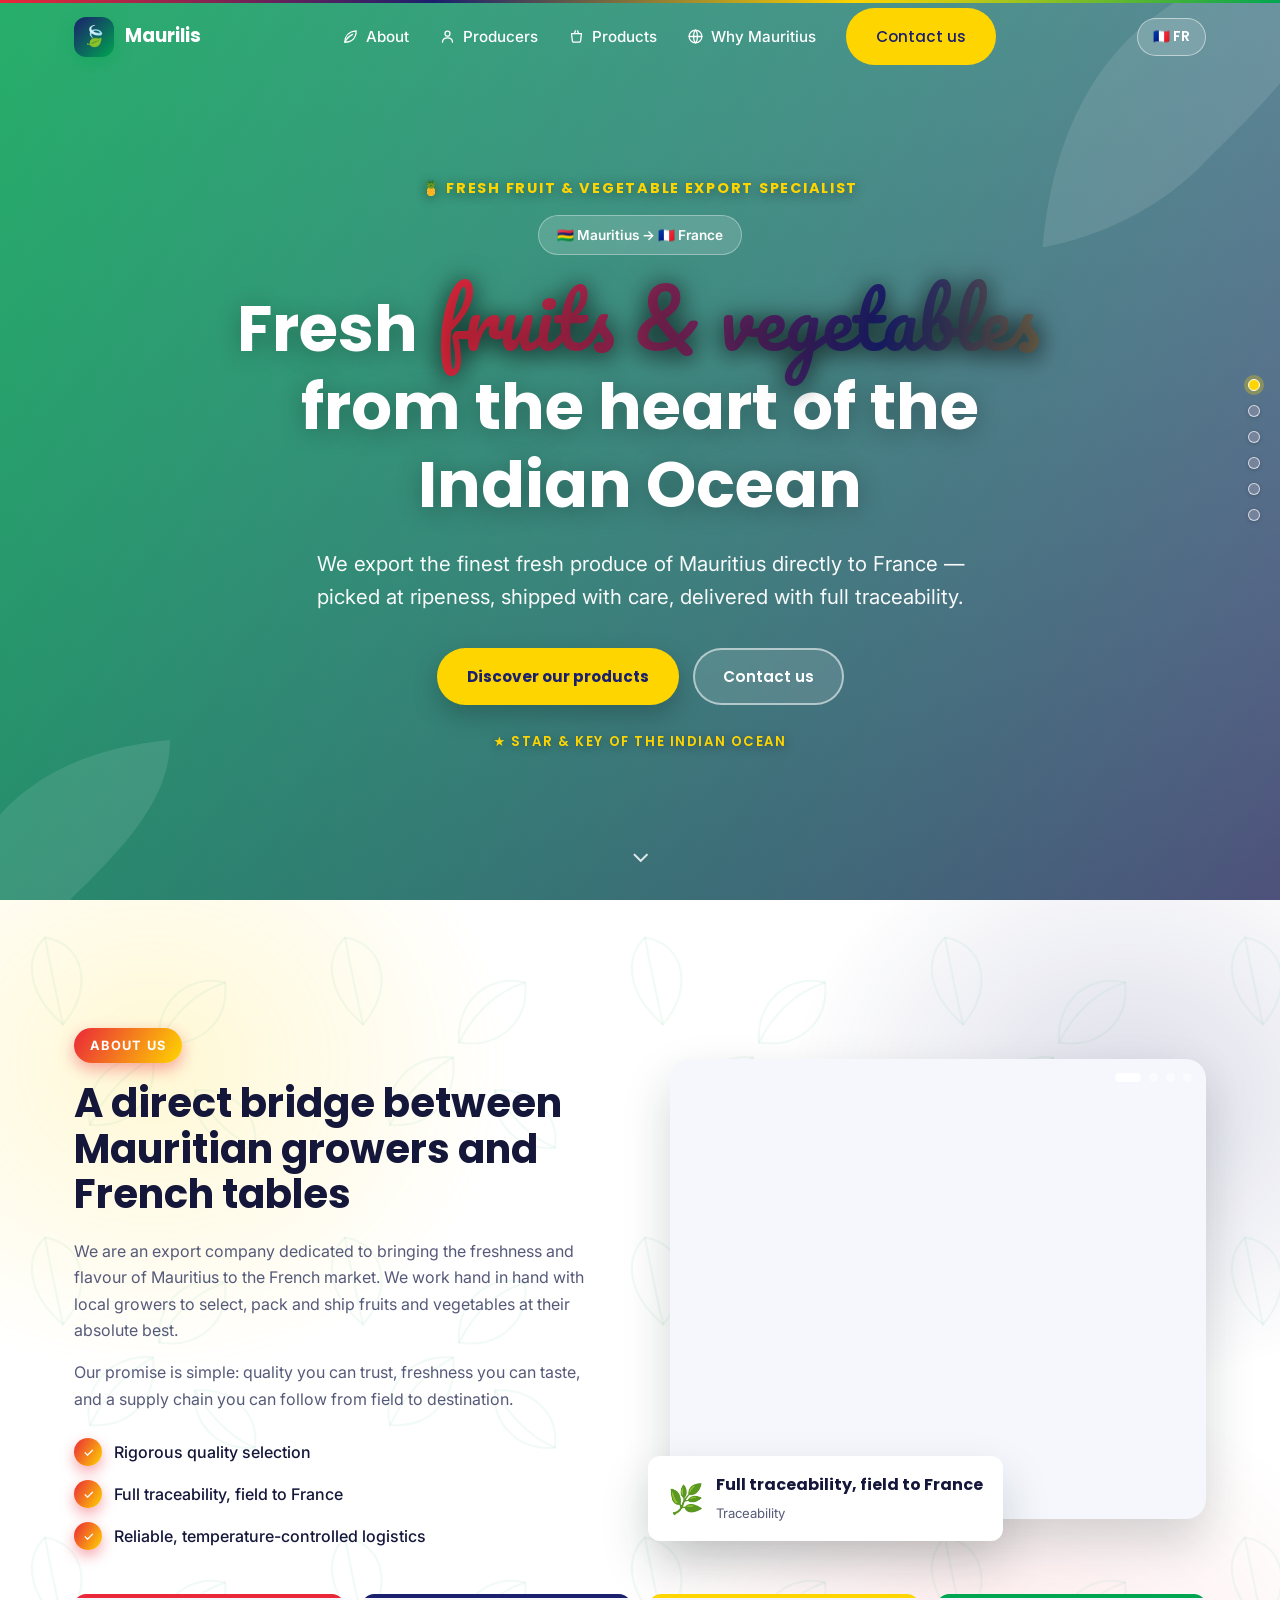
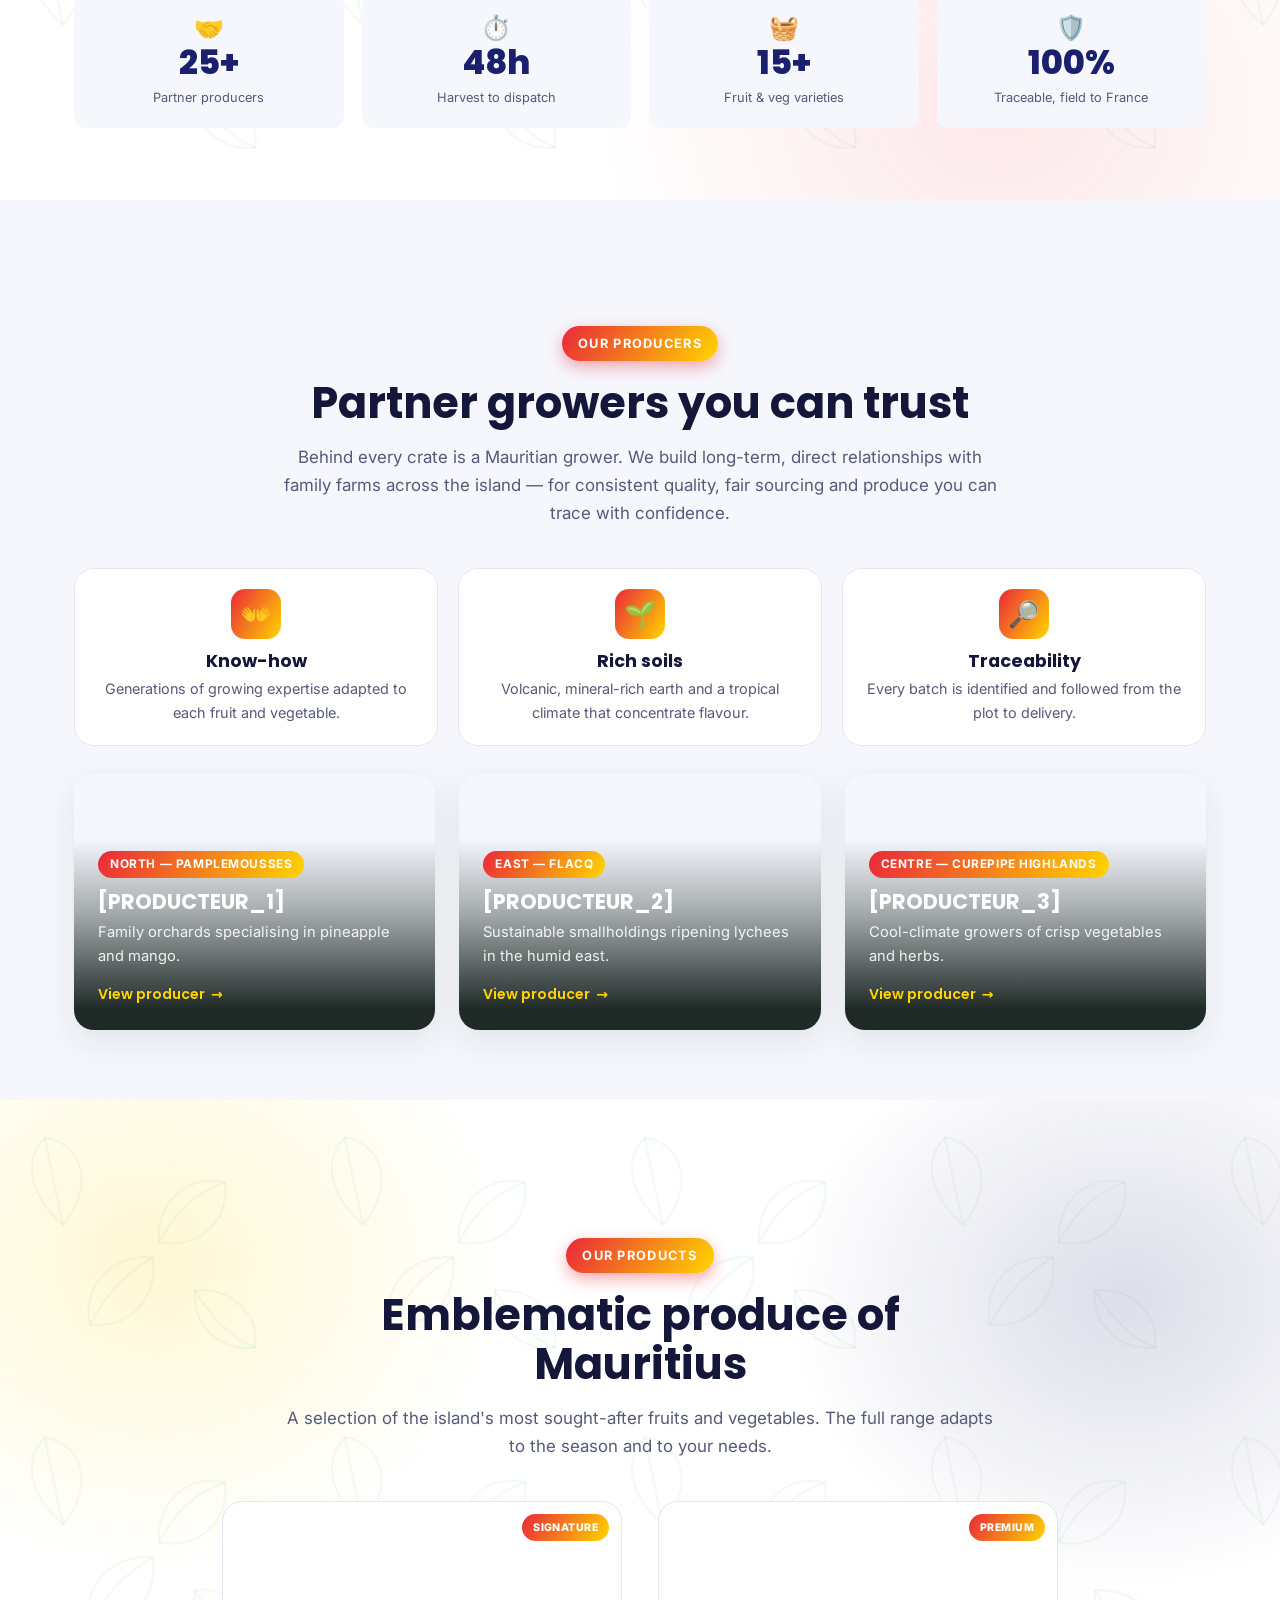
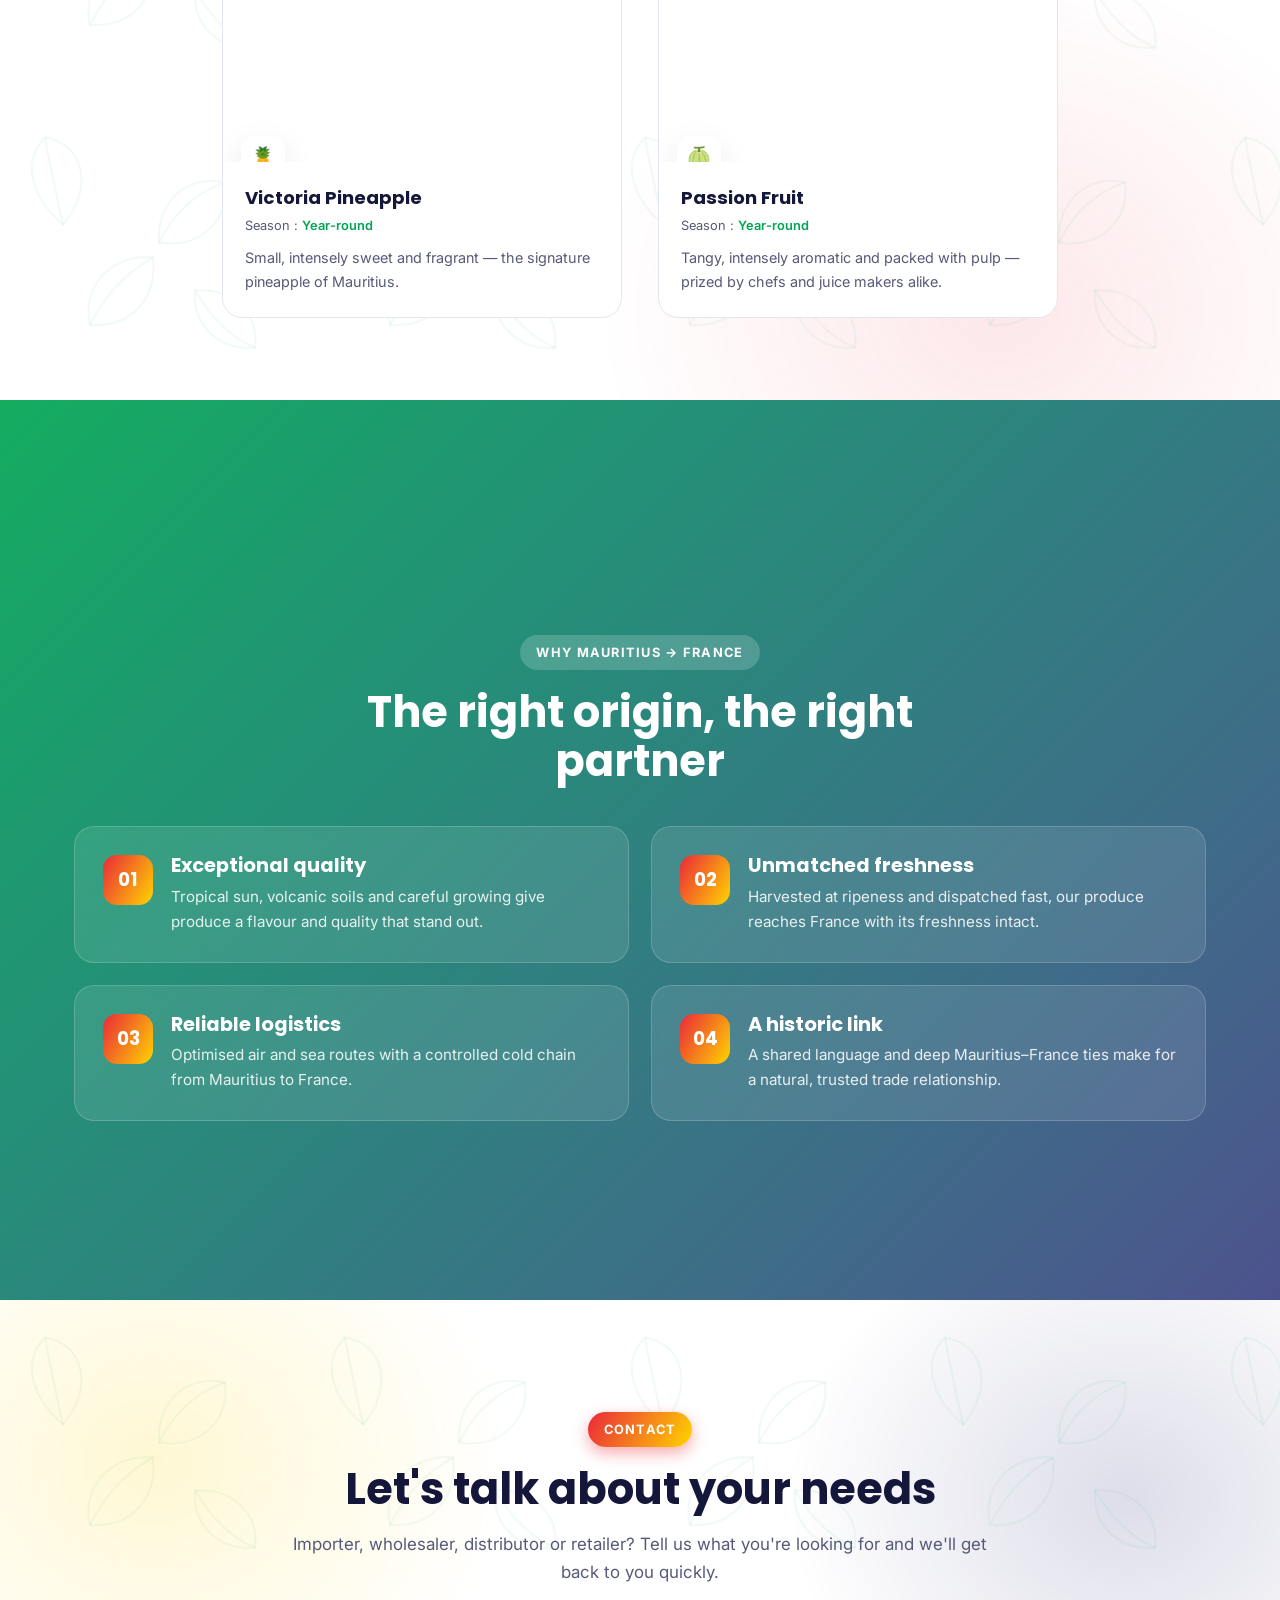
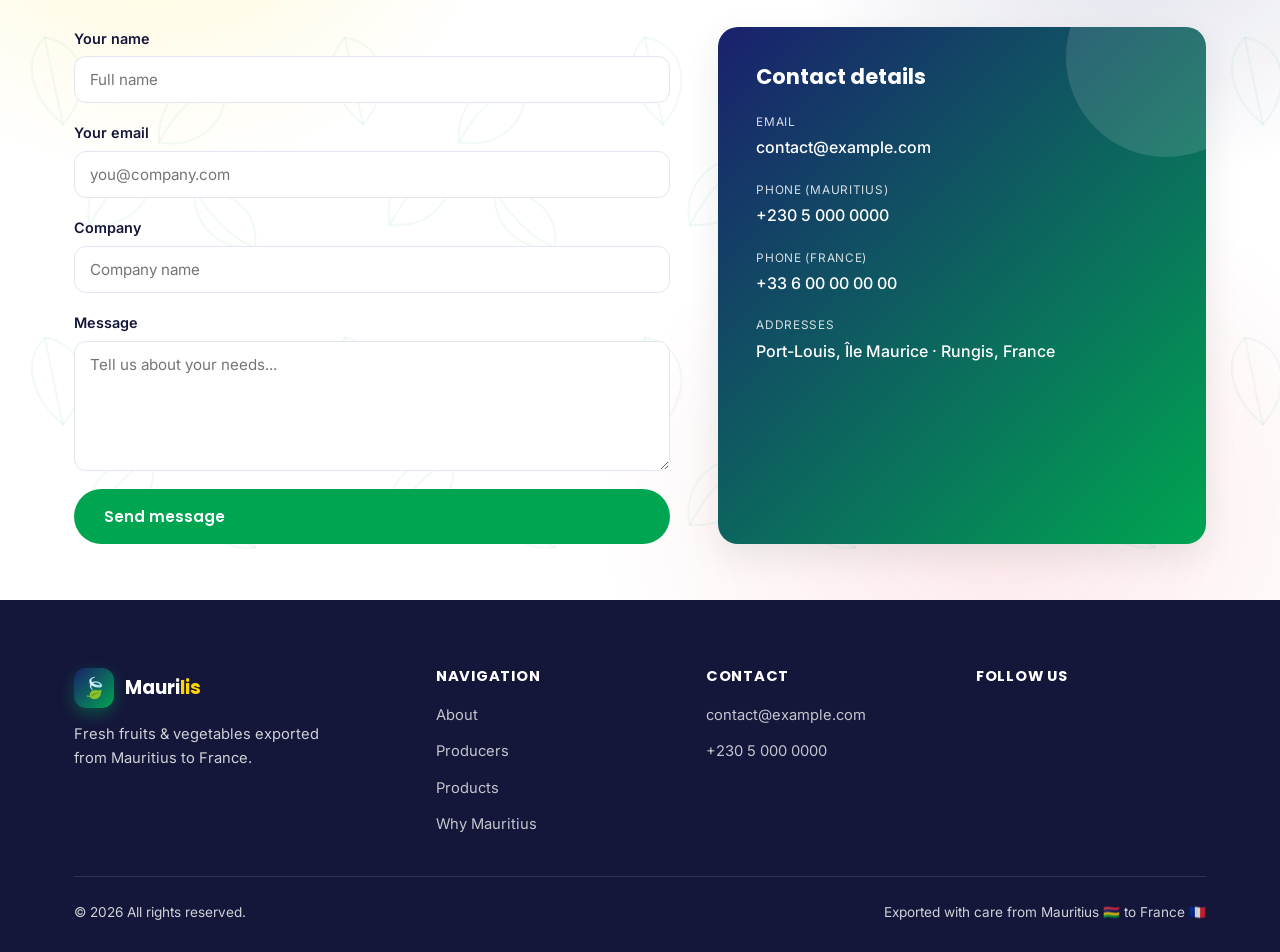
==== commit c1b351ea: "Clarify exporter role in hero + soften headline animation - Add a hero eyebrow stating the business " ====
--- a/index.html
+++ b/index.html
@@ -129,6 +129,8 @@
       <svg class="hero-leaf leaf-2" viewBox="0 0 100 100" aria-hidden="true"><path fill="currentColor" d="M96 4C40 9 9 40 4 96c0 0 28-4 49-25S96 30 96 4z"/><path stroke="rgba(255,255,255,.35)" stroke-width="2" fill="none" d="M18 82C40 60 62 38 88 14"/></svg>
 
       <div class="container">
+        <!-- Rôle explicite : on comprend tout de suite l'activité -->
+        <p class="hero-role" data-i18n="hero.role"></p>
         <span class="hero-badge" data-i18n="hero.badge"></span>
         <!-- data-i18n-html : la traduction contient un <span> surligné (dégradé drapeau) -->
         <h1 data-i18n-html="hero.title"></h1>
--- a/css/style.css
+++ b/css/style.css
@@ -274,6 +274,12 @@
 @keyframes swayB { 0%,100% { transform: scaleX(-1) rotate(12deg) translateY(0); } 50% { transform: scaleX(-1) rotate(6deg) translateY(12px); } }
 
 .hero .container { position: relative; z-index: 3; max-width: 900px; text-align: center; }
+/* Accroche "rôle" : dit d'emblée l'activité (exportateur de fruits & légumes) */
+.hero-role {
+  font-family: var(--font-heading); font-weight: 700; font-size: 0.9rem;
+  letter-spacing: 0.12em; text-transform: uppercase; color: var(--flag-yellow);
+  margin-bottom: 14px; text-shadow: 0 2px 12px rgba(0,0,0,.45);
+}
 .hero-badge {
   display: inline-flex; align-items: center; gap: 8px;
   background: rgba(255,255,255,.16); border: 1px solid rgba(255,255,255,.34);
@@ -300,7 +306,7 @@
   -webkit-background-clip: text; background-clip: text;
   -webkit-text-fill-color: transparent; color: transparent;
   filter: drop-shadow(0 2px 12px rgba(0, 0, 0, 0.6));
-  animation: flagWave 5s linear infinite; /* effet "drapeau mauricien qui flotte" */
+  animation: flagWave 12s linear infinite; /* "drapeau qui flotte" — doux et lent */
 }
 .hero-subtitle { font-size: clamp(1rem, 2.2vw, 1.28rem); opacity: .96; max-width: 660px; margin: 0 auto 34px; }
 .hero-actions { display: flex; gap: 14px; justify-content: center; flex-wrap: wrap; margin-bottom: 26px; }
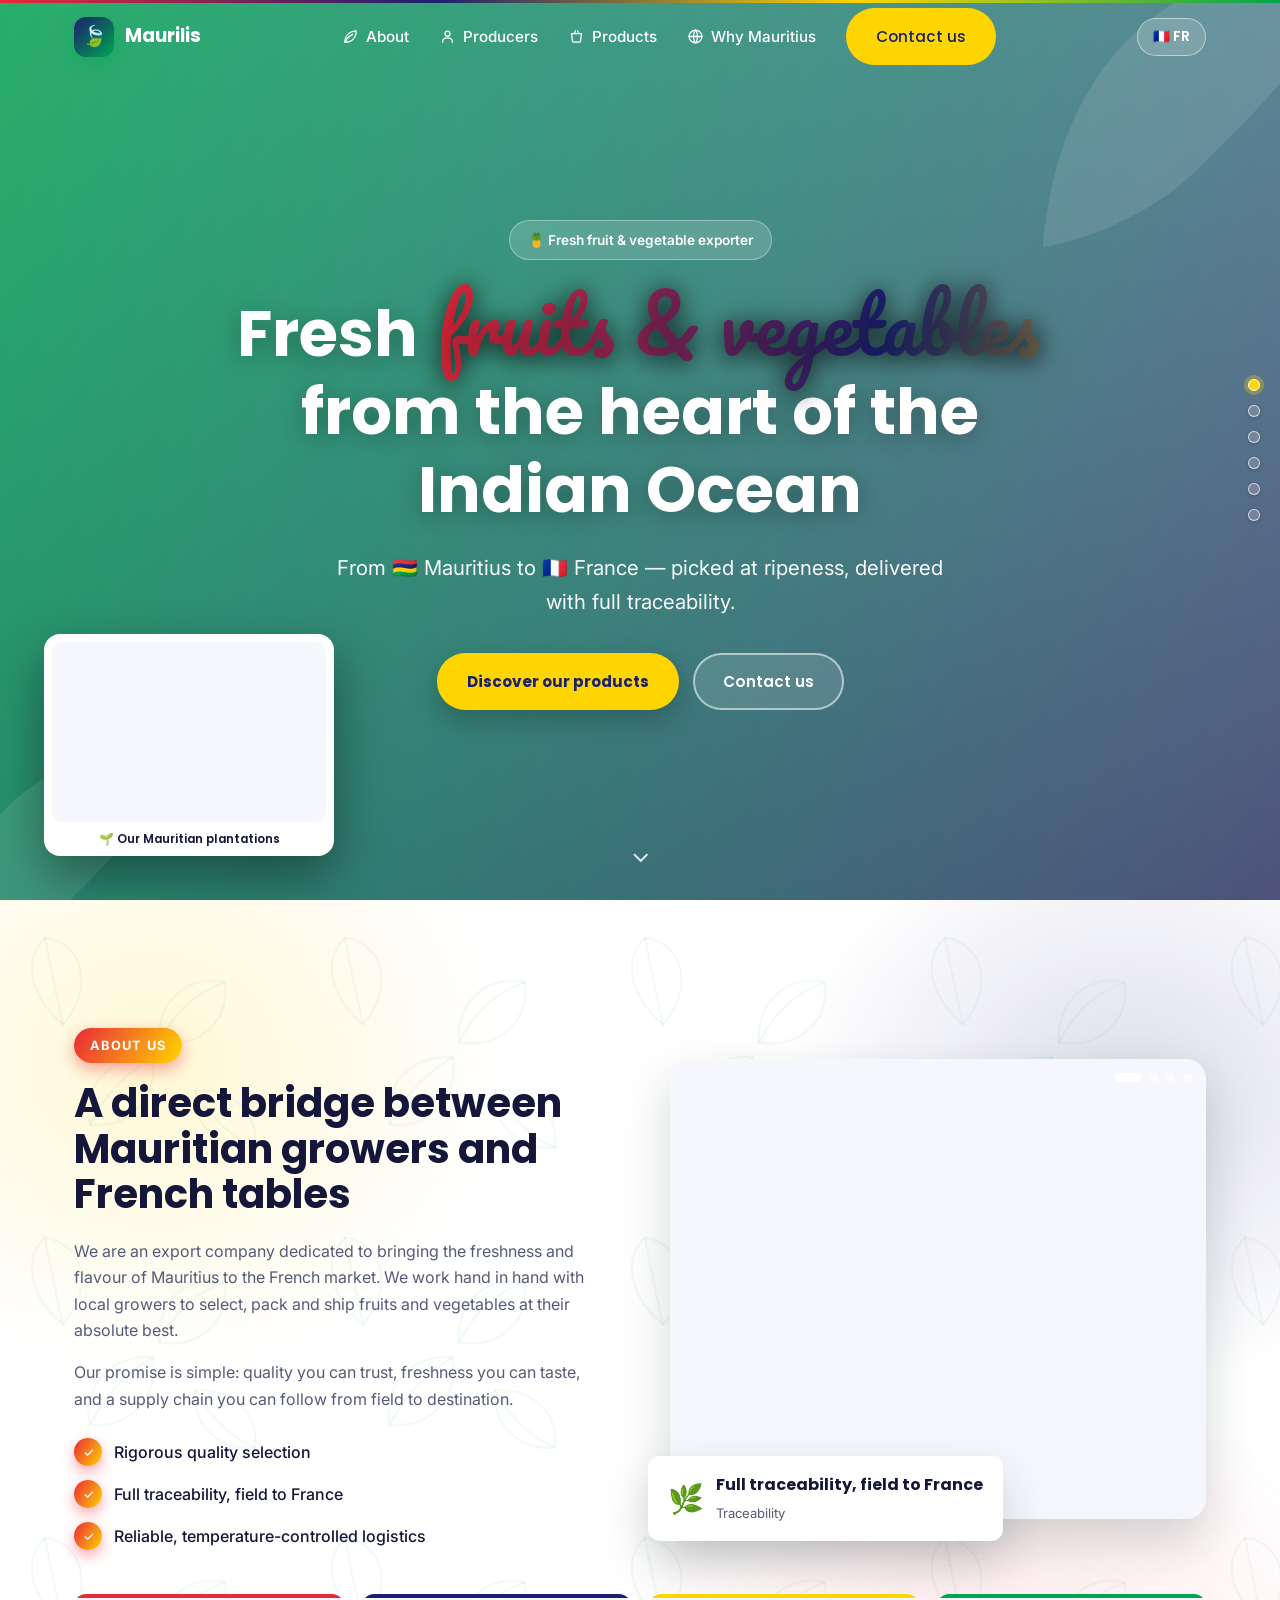
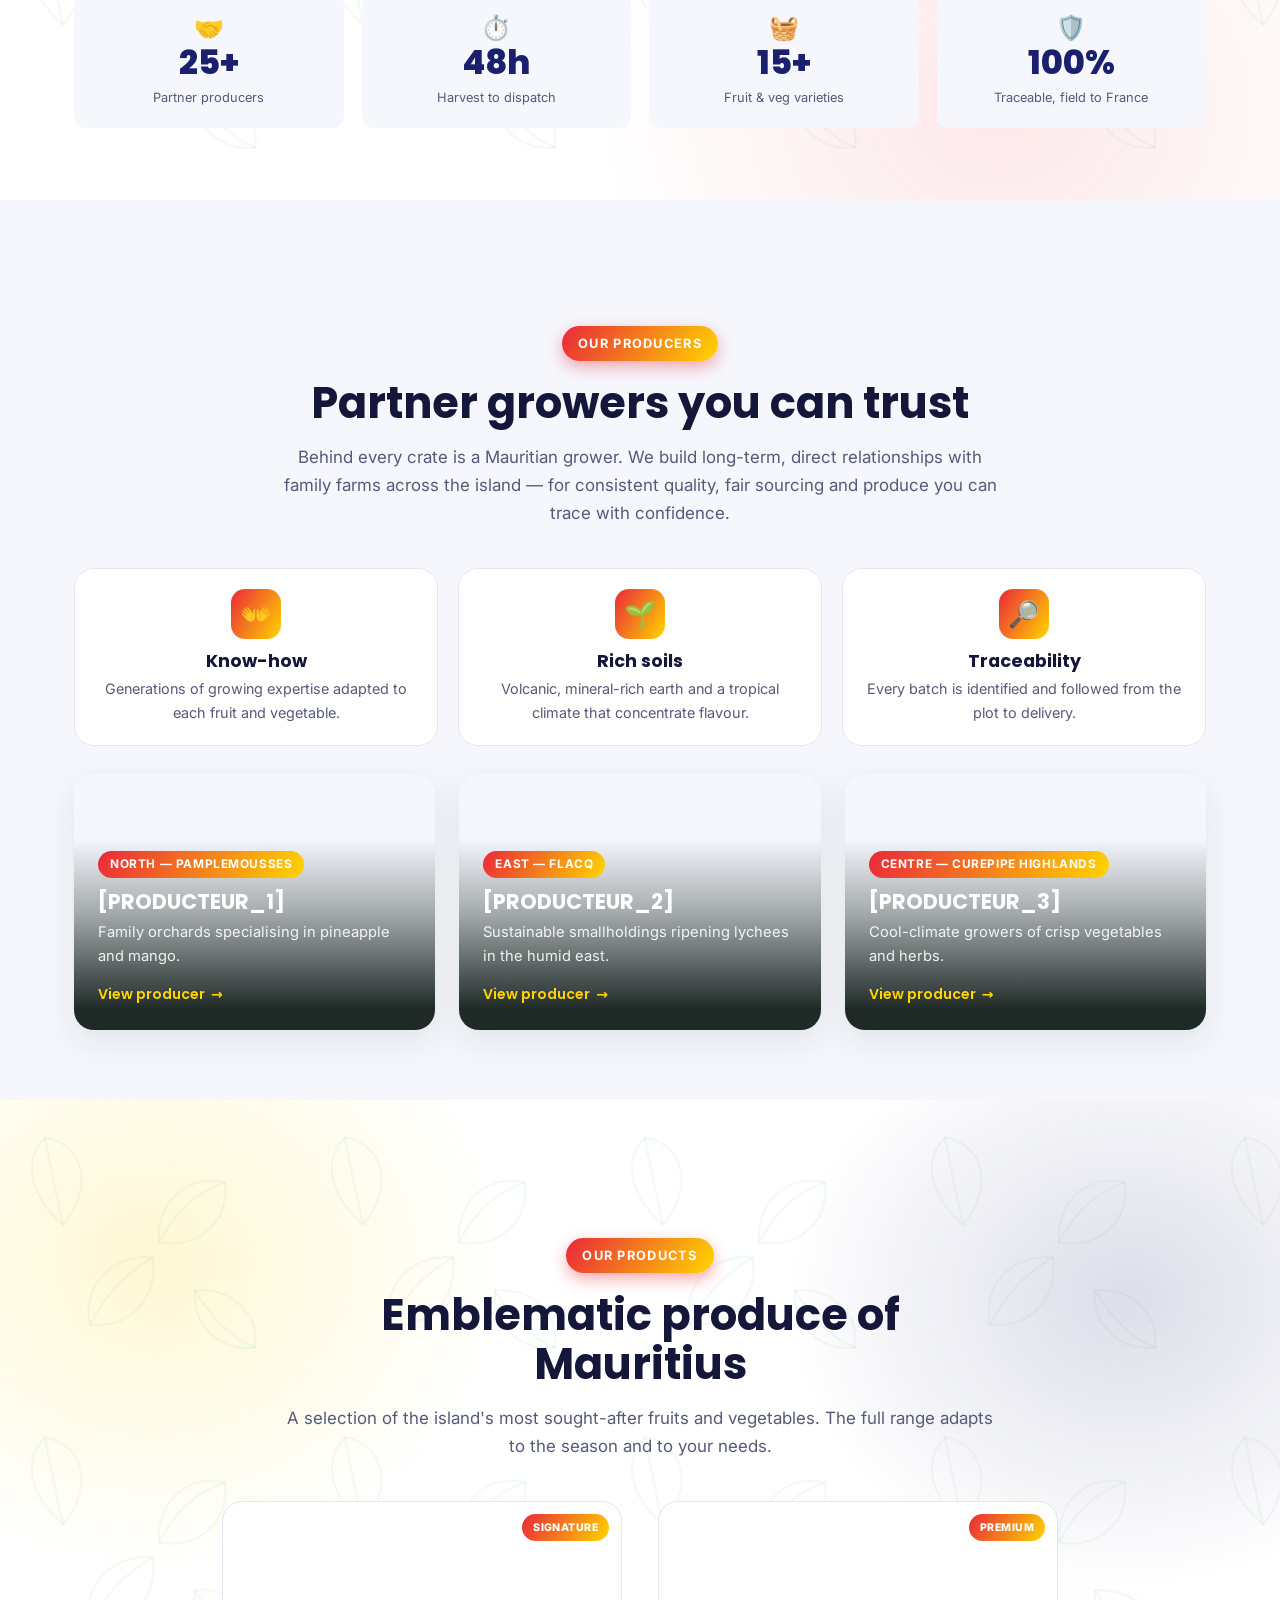
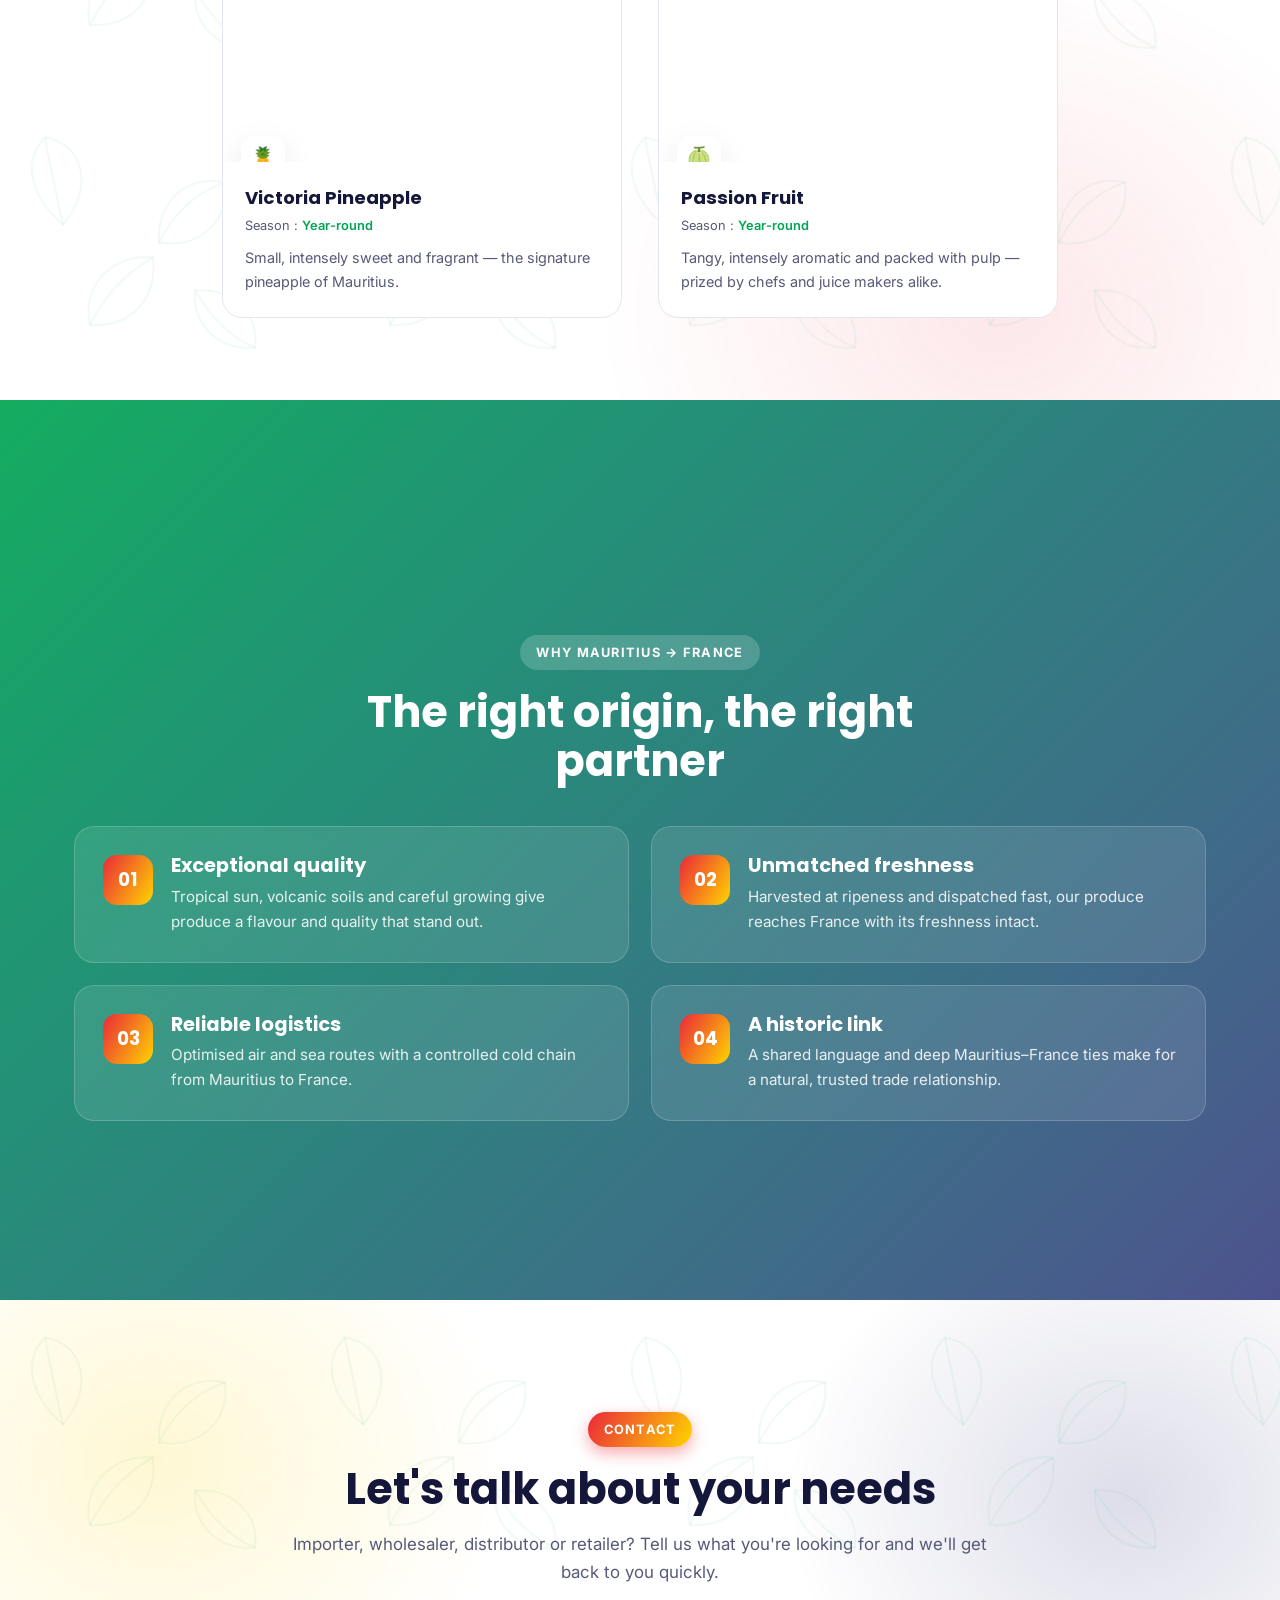
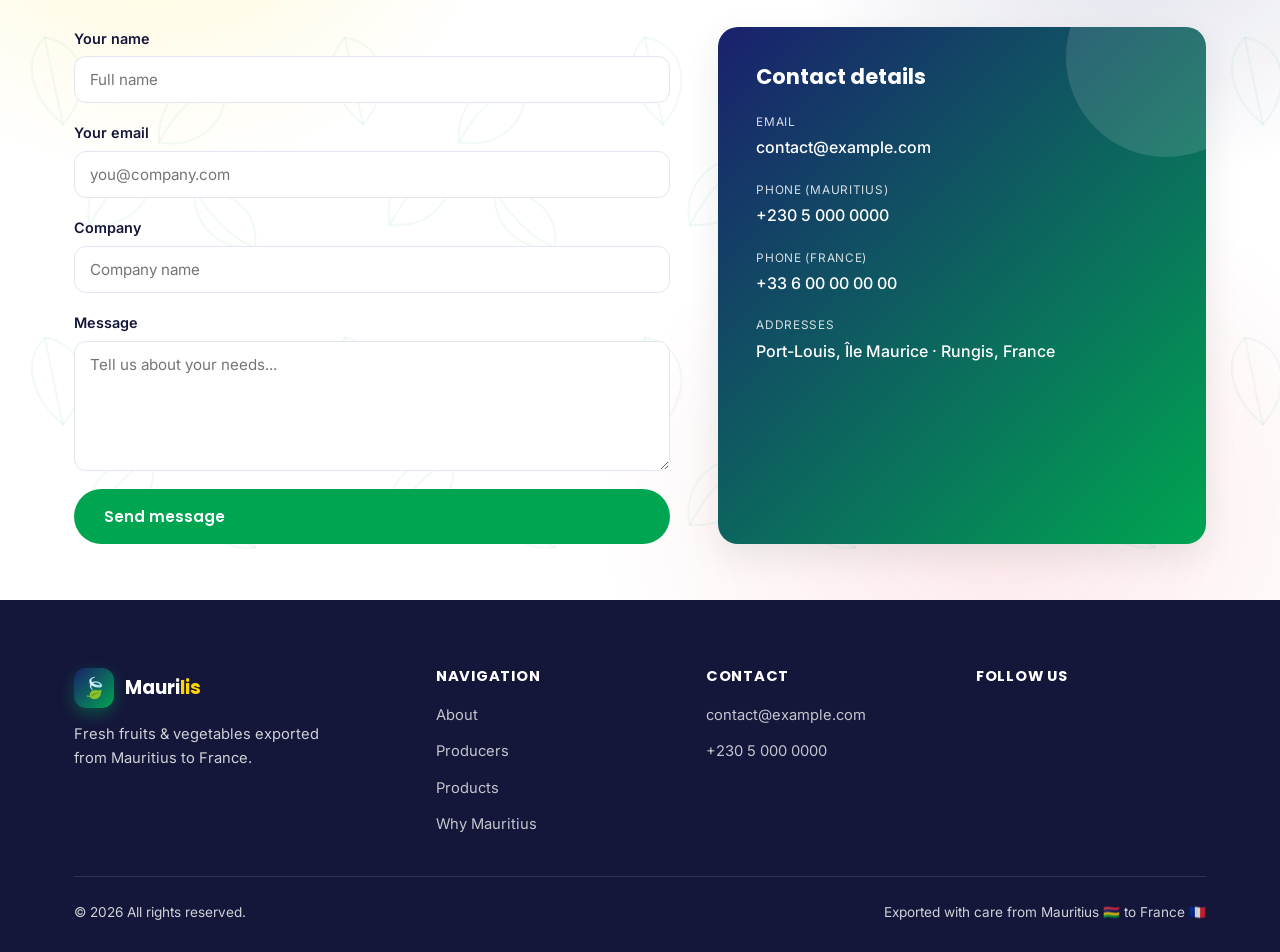
==== commit 95f46775: "Simplify hero and add layered plantation card - Trim hero text: drop the motto and the separate role" ====
--- a/index.html
+++ b/index.html
@@ -128,9 +128,14 @@
       <svg class="hero-leaf leaf-1" viewBox="0 0 100 100" aria-hidden="true"><path fill="currentColor" d="M96 4C40 9 9 40 4 96c0 0 28-4 49-25S96 30 96 4z"/><path stroke="rgba(255,255,255,.35)" stroke-width="2" fill="none" d="M18 82C40 60 62 38 88 14"/></svg>
       <svg class="hero-leaf leaf-2" viewBox="0 0 100 100" aria-hidden="true"><path fill="currentColor" d="M96 4C40 9 9 40 4 96c0 0 28-4 49-25S96 30 96 4z"/><path stroke="rgba(255,255,255,.35)" stroke-width="2" fill="none" d="M18 82C40 60 62 38 88 14"/></svg>
 
-      <div class="container">
-        <!-- Rôle explicite : on comprend tout de suite l'activité -->
-        <p class="hero-role" data-i18n="hero.role"></p>
+      <!-- Carte photo "plantation" (couche par-dessus le fond Maurice) -->
+      <figure class="hero-photo-card" aria-hidden="true">
+        <div class="hpc-img" id="heroCardImg"></div>
+        <figcaption class="hpc-cap" data-i18n="hero.cardCaption"></figcaption>
+      </figure>
+
+      <div class="container">
+        <!-- Badge = rôle : on comprend tout de suite l'activité -->
         <span class="hero-badge" data-i18n="hero.badge"></span>
         <!-- data-i18n-html : la traduction contient un <span> surligné (dégradé drapeau) -->
         <h1 data-i18n-html="hero.title"></h1>
@@ -139,8 +144,6 @@
           <a href="#products" class="btn btn-accent" data-i18n="hero.ctaPrimary"></a>
           <a href="#contact" class="btn btn-ghost" data-i18n="hero.ctaSecondary"></a>
         </div>
-        <!-- Devise nationale de Maurice (symbole typique) -->
-        <p class="hero-motto" data-i18n="hero.motto"></p>
       </div>
       <a href="#about" class="hero-scroll" aria-hidden="true">⌄</a>
     </section>
--- a/css/style.css
+++ b/css/style.css
@@ -274,12 +274,6 @@
 @keyframes swayB { 0%,100% { transform: scaleX(-1) rotate(12deg) translateY(0); } 50% { transform: scaleX(-1) rotate(6deg) translateY(12px); } }
 
 .hero .container { position: relative; z-index: 3; max-width: 900px; text-align: center; }
-/* Accroche "rôle" : dit d'emblée l'activité (exportateur de fruits & légumes) */
-.hero-role {
-  font-family: var(--font-heading); font-weight: 700; font-size: 0.9rem;
-  letter-spacing: 0.12em; text-transform: uppercase; color: var(--flag-yellow);
-  margin-bottom: 14px; text-shadow: 0 2px 12px rgba(0,0,0,.45);
-}
 .hero-badge {
   display: inline-flex; align-items: center; gap: 8px;
   background: rgba(255,255,255,.16); border: 1px solid rgba(255,255,255,.34);
@@ -308,12 +302,21 @@
   filter: drop-shadow(0 2px 12px rgba(0, 0, 0, 0.6));
   animation: flagWave 12s linear infinite; /* "drapeau qui flotte" — doux et lent */
 }
-.hero-subtitle { font-size: clamp(1rem, 2.2vw, 1.28rem); opacity: .96; max-width: 660px; margin: 0 auto 34px; }
-.hero-actions { display: flex; gap: 14px; justify-content: center; flex-wrap: wrap; margin-bottom: 26px; }
-/* Devise nationale de Maurice */
-.hero-motto { font-family: var(--font-heading); font-weight: 600; letter-spacing: .12em; text-transform: uppercase; font-size: .82rem; color: var(--flag-yellow); text-shadow: 0 2px 10px rgba(0,0,0,.4); }
+.hero-subtitle { font-size: clamp(1rem, 2.2vw, 1.28rem); opacity: .96; max-width: 620px; margin: 0 auto 34px; }
+.hero-actions { display: flex; gap: 14px; justify-content: center; flex-wrap: wrap; }
 
 .hero-scroll { position: absolute; z-index: 3; bottom: 26px; left: 50%; transform: translateX(-50%); color: #fff; font-size: 1.6rem; opacity: .85; animation: bounceArrow 1.8s ease-in-out infinite; }
+
+/* Carte photo "plantation" flottante — montre le fruit tout en gardant Maurice en fond */
+.hero-photo-card {
+  position: absolute; z-index: 2; left: 44px; bottom: 44px; width: 290px; margin: 0;
+  background: #fff; padding: 8px 8px 0; border-radius: 16px;
+  box-shadow: 0 20px 50px rgba(0,0,0,.4); --r: -3deg;
+  animation: floatY 6s ease-in-out infinite;
+}
+.hero-photo-card .hpc-img { height: 180px; background-size: cover; background-position: center; border-radius: 10px; background-color: var(--color-bg-alt); }
+.hero-photo-card .hpc-cap { font-family: var(--font-heading); font-weight: 600; font-size: .74rem; color: var(--color-text); text-align: center; padding: 8px 4px 6px; }
+@media (max-width: 1150px) { .hero-photo-card { display: none; } }
 
 
 /* ==========================================================================
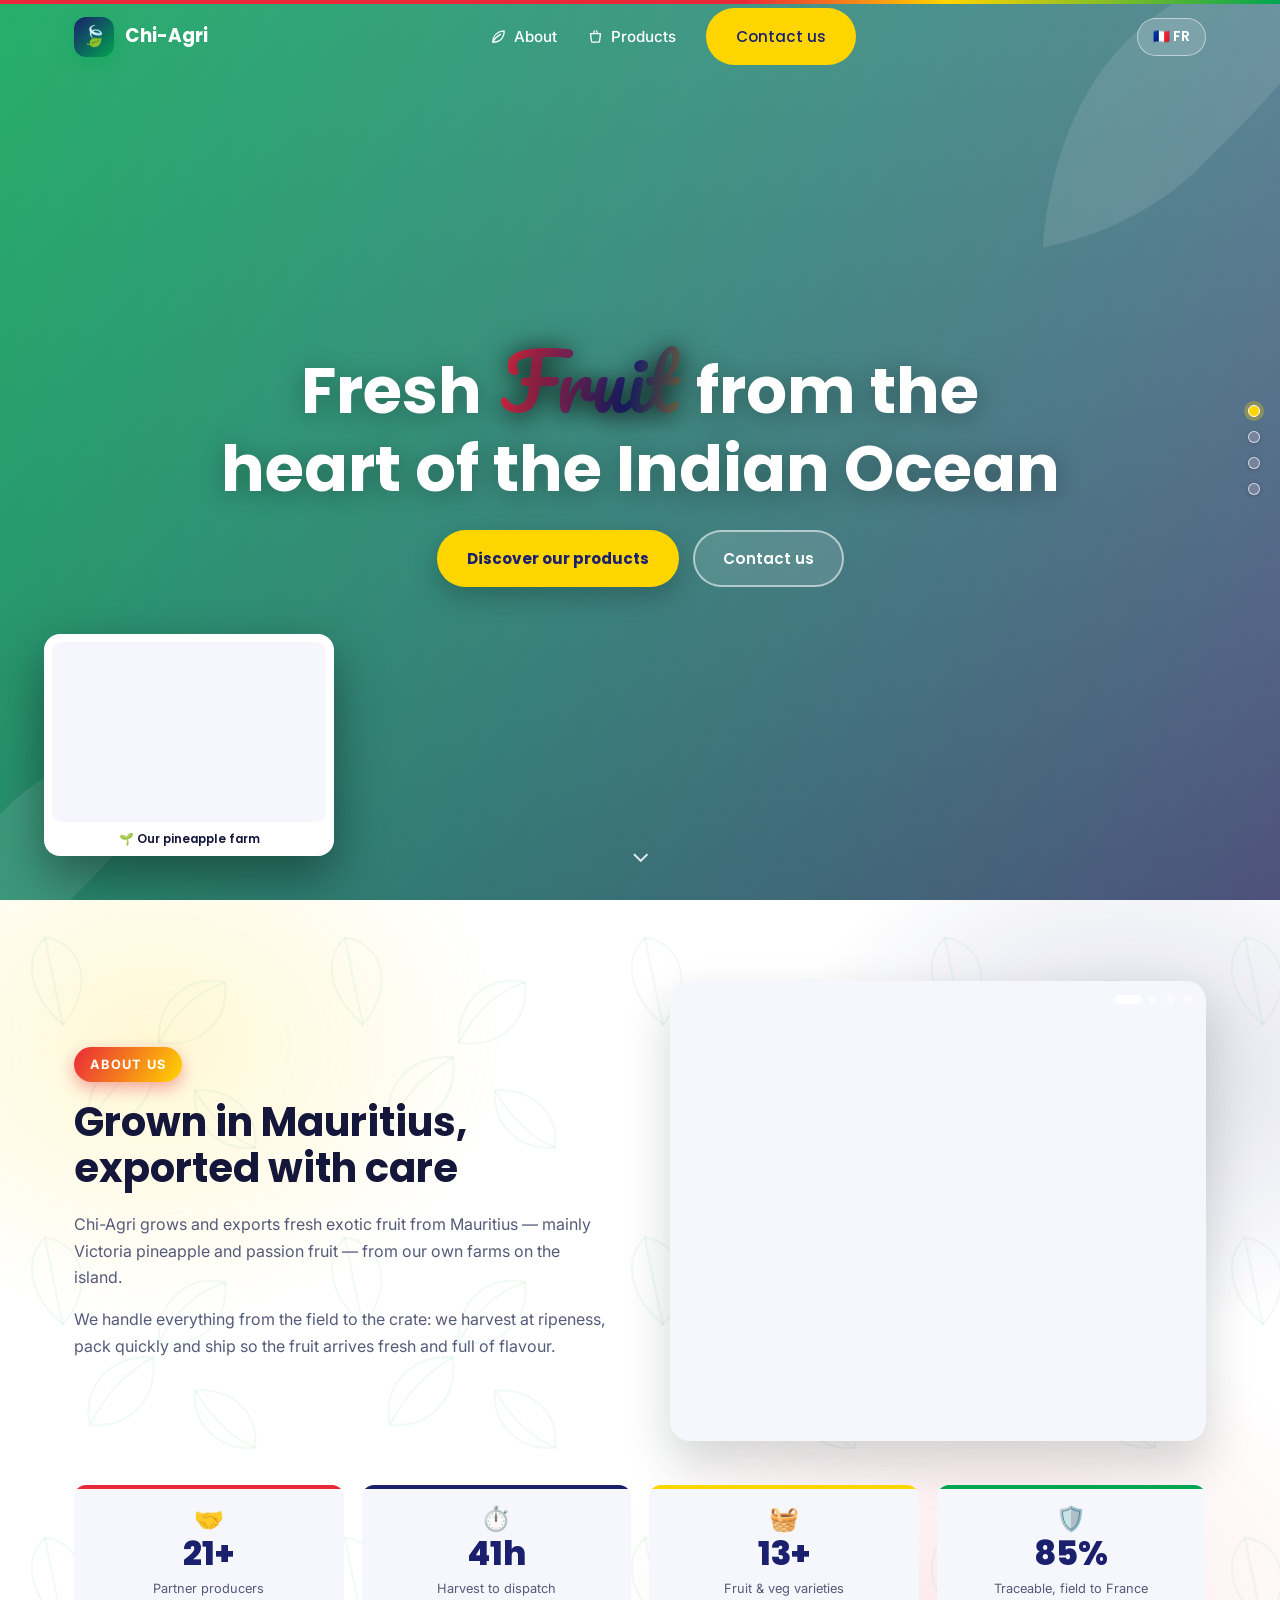
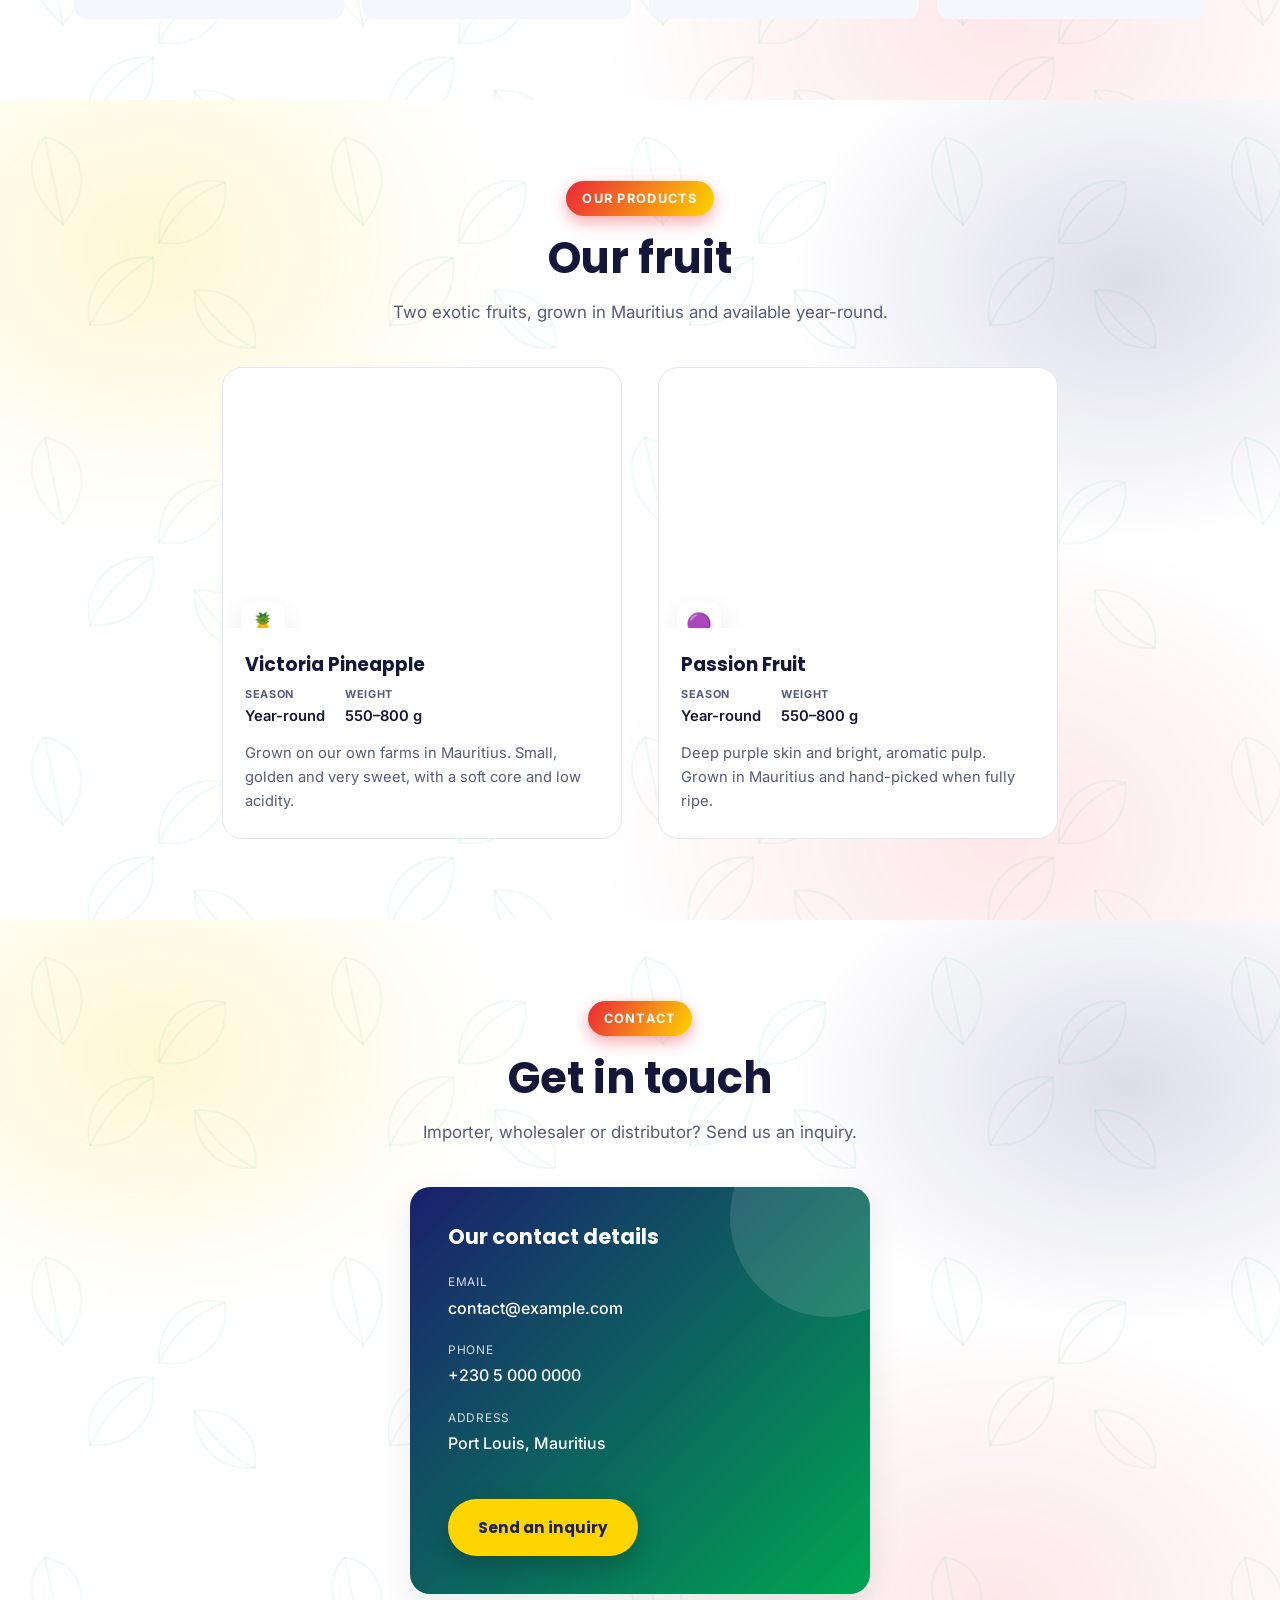
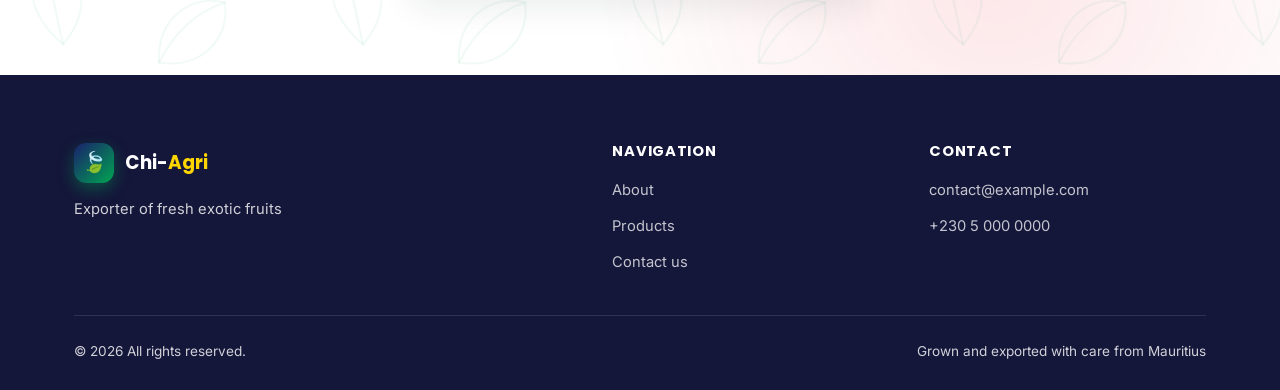
==== commit 030a3ffd: "Rework site for Chi-Agri (2 fruits, simpler, + inquiry page) - Rebrand Maurilis → Chi-Agri (name, SE" ====
--- a/index.html
+++ b/index.html
@@ -18,58 +18,55 @@
   <!-- ======================= SEO PRINCIPAL =======================
        Ces balises sont aussi mises à jour dynamiquement par js/main.js
        selon la langue (voir SITE_CONFIG.seo dans js/config.js). -->
-  <title>Maurilis — Export de fruits &amp; légumes frais de l'île Maurice vers la France</title>
-  <meta name="description" content="Maurilis exporte les fruits et légumes frais de l'île Maurice vers la France : ananas Victoria, letchis, mangues, piments. Sourcing direct chez les producteurs, traçabilité totale, chaîne du froid maîtrisée. Spécialiste import/export B2B." />
-  <meta name="keywords" content="export fruits légumes Maurice France, import export île Maurice, fruits tropicaux Maurice, ananas Victoria, letchis Maurice, mangues Maurice, grossiste fruits exotiques, importateur fruits et légumes France, primeurs Maurice, Mauritius fruit export" />
-  <meta name="author" content="Maurilis" />
+  <title>Chi-Agri — Exporter of fresh exotic fruits from Mauritius</title>
+  <meta name="description" content="Chi-Agri is a Mauritian exporter of fresh exotic fruits: Victoria pineapple and passion fruit, grown on our own farms in Mauritius. Based in Port Louis." />
+  <meta name="keywords" content="Chi-Agri, exotic fruit export Mauritius, Victoria pineapple, passion fruit, pineapple farm Mauritius, Mauritius fruit exporter, Port Louis, fresh exotic fruits" />
+  <meta name="author" content="Chi-Agri" />
   <meta name="robots" content="index, follow, max-image-preview:large" />
-  <link rel="canonical" href="https://exemple-maurilis.com/" />
-  <meta name="theme-color" content="#1A206D" />
+  <link rel="canonical" href="https://exemple-chi-agri.com/" />
+  <meta name="theme-color" content="#EA2839" />
 
   <!-- Langues (met à jour les URLs quand le vrai domaine est connu) -->
-  <link rel="alternate" hreflang="en" href="https://exemple-maurilis.com/" />
-  <link rel="alternate" hreflang="fr" href="https://exemple-maurilis.com/" />
-  <link rel="alternate" hreflang="x-default" href="https://exemple-maurilis.com/" />
+  <link rel="alternate" hreflang="en" href="https://exemple-chi-agri.com/" />
+  <link rel="alternate" hreflang="fr" href="https://exemple-chi-agri.com/" />
+  <link rel="alternate" hreflang="x-default" href="https://exemple-chi-agri.com/" />
 
   <!-- Open Graph (partage Facebook / LinkedIn) -->
   <meta property="og:type" content="website" />
-  <meta property="og:site_name" content="Maurilis" />
-  <meta property="og:title" content="Maurilis — Fresh fruit &amp; vegetable export from Mauritius to France" />
-  <meta property="og:description" content="Fresh Mauritian fruits and vegetables exported to France: Victoria pineapple, lychees, mangoes, chillies. Direct grower sourcing, full traceability, controlled cold chain." />
-  <meta property="og:url" content="https://exemple-maurilis.com/" />
+  <meta property="og:site_name" content="Chi-Agri" />
+  <meta property="og:title" content="Chi-Agri — Exporter of fresh exotic fruits from Mauritius" />
+  <meta property="og:description" content="Victoria pineapple and passion fruit, grown on our own farms in Mauritius. Based in Port Louis." />
+  <meta property="og:url" content="https://exemple-chi-agri.com/" />
   <meta property="og:locale" content="en_US" />
   <meta property="og:locale:alternate" content="fr_FR" />
-  <meta property="og:image" content="https://images.unsplash.com/photo-1513415277900-a62401e19be4?auto=format&fit=crop&w=1200&h=630&q=75" />
+  <meta property="og:image" content="https://images.unsplash.com/photo-1649960861739-113b8588eaf8?auto=format&fit=crop&w=1200&h=630&q=75" />
   <meta property="og:image:width" content="1200" />
   <meta property="og:image:height" content="630" />
 
   <!-- Twitter Card -->
   <meta name="twitter:card" content="summary_large_image" />
-  <meta name="twitter:title" content="Maurilis — Fresh fruit &amp; vegetable export, Mauritius → France" />
-  <meta name="twitter:description" content="Fresh Mauritian fruits and vegetables exported to France, direct from partner growers. Full traceability." />
-  <meta name="twitter:image" content="https://images.unsplash.com/photo-1513415277900-a62401e19be4?auto=format&fit=crop&w=1200&h=630&q=75" />
-
-  <!-- Données structurées (Google) : entreprise d'import/export -->
+  <meta name="twitter:title" content="Chi-Agri — Exporter of fresh exotic fruits from Mauritius" />
+  <meta name="twitter:description" content="Victoria pineapple and passion fruit, grown on our own farms in Mauritius." />
+  <meta name="twitter:image" content="https://images.unsplash.com/photo-1649960861739-113b8588eaf8?auto=format&fit=crop&w=1200&h=630&q=75" />
+
+  <!-- Données structurées (Google) : exportateur de fruits -->
   <script type="application/ld+json">
   {
     "@context": "https://schema.org",
     "@type": "Organization",
-    "name": "Maurilis",
-    "url": "https://exemple-maurilis.com/",
-    "description": "Export of fresh fruits and vegetables from Mauritius to France (B2B import/export).",
-    "areaServed": ["FR", "MU"],
-    "knowsAbout": ["Fruit export", "Vegetable export", "Mauritius produce", "Import export", "Cold chain logistics"],
-    "address": [
-      { "@type": "PostalAddress", "addressLocality": "Port-Louis", "addressCountry": "MU" },
-      { "@type": "PostalAddress", "addressLocality": "Rungis", "addressCountry": "FR" }
-    ],
+    "name": "Chi-Agri",
+    "url": "https://exemple-chi-agri.com/",
+    "description": "Mauritian exporter of fresh exotic fruits (Victoria pineapple, passion fruit), grown on its own farms in Mauritius.",
+    "areaServed": "Worldwide",
+    "knowsAbout": ["Exotic fruit export", "Victoria pineapple", "Passion fruit", "Pineapple farming", "Mauritius produce"],
+    "address": { "@type": "PostalAddress", "addressLocality": "Port Louis", "addressCountry": "MU" },
     "makesOffer": {
       "@type": "Offer",
       "itemOffered": {
         "@type": "Product",
-        "name": "Fresh Mauritian fruits & vegetables",
-        "category": "Fruits and vegetables",
-        "description": "Victoria pineapple, lychees, mangoes, chillies, passion fruit, island vegetables — exported fresh from Mauritius to France."
+        "name": "Fresh exotic fruits from Mauritius",
+        "category": "Fruit",
+        "description": "Victoria pineapple and passion fruit, grown and exported from Mauritius."
       }
     }
   }
@@ -95,19 +92,11 @@
           <span class="nav-ico"><svg viewBox="0 0 24 24" fill="none" stroke="currentColor" stroke-width="1.8" stroke-linecap="round" stroke-linejoin="round"><path d="M4 20C4 12 9 5 20 4c0 11-7 16-16 16z"/><path d="M4 20c3-6 7-9 11-11"/></svg></span>
           <span data-i18n="nav.about"></span>
         </a>
-        <a href="#producers">
-          <span class="nav-ico"><svg viewBox="0 0 24 24" fill="none" stroke="currentColor" stroke-width="1.8" stroke-linecap="round" stroke-linejoin="round"><circle cx="12" cy="8" r="3.5"/><path d="M5 20c0-3.9 3-6 7-6s7 2.1 7 6"/></svg></span>
-          <span data-i18n="nav.producers"></span>
-        </a>
         <a href="#products">
           <span class="nav-ico"><svg viewBox="0 0 24 24" fill="none" stroke="currentColor" stroke-width="1.8" stroke-linecap="round" stroke-linejoin="round"><path d="M5 8h14l-1.2 10.2a2 2 0 0 1-2 1.8H8.2a2 2 0 0 1-2-1.8L5 8z"/><path d="M9 8l1.5-4"/><path d="M15 8l-1.5-4"/></svg></span>
           <span data-i18n="nav.products"></span>
         </a>
-        <a href="#why">
-          <span class="nav-ico"><svg viewBox="0 0 24 24" fill="none" stroke="currentColor" stroke-width="1.8" stroke-linecap="round" stroke-linejoin="round"><circle cx="12" cy="12" r="9"/><path d="M3 12h18"/><path d="M12 3c3.5 3 3.5 15 0 18M12 3c-3.5 3-3.5 15 0 18"/></svg></span>
-          <span data-i18n="nav.why"></span>
-        </a>
-        <a href="#contact" class="btn btn-primary" data-i18n="nav.cta"></a>
+        <a href="inquiry.html" class="btn btn-primary" data-i18n="nav.cta"></a>
       </nav>
       <div class="header-actions">
         <button class="lang-toggle" id="langToggle" aria-label="Switch language">FR</button>
@@ -135,14 +124,11 @@
       </figure>
 
       <div class="container">
-        <!-- Badge = rôle : on comprend tout de suite l'activité -->
-        <span class="hero-badge" data-i18n="hero.badge"></span>
         <!-- data-i18n-html : la traduction contient un <span> surligné (dégradé drapeau) -->
         <h1 data-i18n-html="hero.title"></h1>
-        <p class="hero-subtitle" data-i18n="hero.subtitle"></p>
         <div class="hero-actions">
           <a href="#products" class="btn btn-accent" data-i18n="hero.ctaPrimary"></a>
-          <a href="#contact" class="btn btn-ghost" data-i18n="hero.ctaSecondary"></a>
+          <a href="inquiry.html" class="btn btn-ghost" data-i18n="hero.ctaSecondary"></a>
         </div>
       </div>
       <a href="#about" class="hero-scroll" aria-hidden="true">⌄</a>
@@ -156,58 +142,18 @@
           <h2 data-i18n="about.title"></h2>
           <p data-i18n="about.p1"></p>
           <p data-i18n="about.p2"></p>
-          <ul class="about-points">
-            <li><span class="check">✓</span><span data-i18n="about.point1"></span></li>
-            <li><span class="check">✓</span><span data-i18n="about.point2"></span></li>
-            <li><span class="check">✓</span><span data-i18n="about.point3"></span></li>
-          </ul>
         </div>
         <div class="about-visual reveal">
           <!-- Carrousel de photos qui défilent (générées par main.js) -->
           <div class="carousel" id="aboutCarousel" aria-label="Photos"><!-- slides via main.js --></div>
           <div class="carousel-dots" id="aboutDots"><!-- puces via main.js --></div>
-          <div class="float-card">
-            <span class="fc-emoji">🌿</span>
-            <div><b data-i18n="about.point2"></b><span data-i18n="producers.feature3.title"></span></div>
-          </div>
         </div>
       </div>
       <!-- Chiffres clés intégrés dans la section (générés par main.js) -->
       <div class="container about-stats stagger" id="statsGrid"><!-- généré par main.js --></div>
     </section>
 
-    <!-- ====================== NOS PRODUCTEURS ====================== -->
-    <section id="producers" class="producers bg-alt">
-      <div class="producers-bg" id="producersBg"></div>
-      <div class="container">
-        <div class="section-head reveal">
-          <span class="kicker" data-i18n="producers.kicker"></span>
-          <h2 data-i18n="producers.title"></h2>
-          <p data-i18n="producers.intro"></p>
-        </div>
-
-        <div class="producers-features stagger">
-          <div class="feature">
-            <div class="feature-icon">👐</div>
-            <h3 data-i18n="producers.feature1.title"></h3>
-            <p data-i18n="producers.feature1.desc"></p>
-          </div>
-          <div class="feature">
-            <div class="feature-icon">🌱</div>
-            <h3 data-i18n="producers.feature2.title"></h3>
-            <p data-i18n="producers.feature2.desc"></p>
-          </div>
-          <div class="feature">
-            <div class="feature-icon">🔎</div>
-            <h3 data-i18n="producers.feature3.title"></h3>
-            <p data-i18n="producers.feature3.desc"></p>
-          </div>
-        </div>
-
-        <!-- Cartes producteurs cliquables (générées depuis content.js) -->
-        <div class="producers-grid stagger" id="producersGrid"><!-- généré par main.js --></div>
-      </div>
-    </section>
+    <!-- ==== NOS PRODUCTEURS : retirée pour l'instant (à ré-ajouter plus tard) ==== -->
 
     <!-- ====================== PRODUITS ====================== -->
     <section id="products" class="mesh">
@@ -221,35 +167,7 @@
       </div>
     </section>
 
-    <!-- ====================== POURQUOI MAURICE → FRANCE ====================== -->
-    <section id="why" class="why">
-      <div class="why-bg" id="whyBg"></div>
-      <div class="why-overlay"></div>
-      <div class="container">
-        <div class="section-head reveal">
-          <span class="kicker" data-i18n="why.kicker"></span>
-          <h2 data-i18n="why.title"></h2>
-        </div>
-        <div class="why-grid stagger">
-          <div class="why-card">
-            <span class="why-num">01</span>
-            <div><h3 data-i18n="why.card1.title"></h3><p data-i18n="why.card1.desc"></p></div>
-          </div>
-          <div class="why-card">
-            <span class="why-num">02</span>
-            <div><h3 data-i18n="why.card2.title"></h3><p data-i18n="why.card2.desc"></p></div>
-          </div>
-          <div class="why-card">
-            <span class="why-num">03</span>
-            <div><h3 data-i18n="why.card3.title"></h3><p data-i18n="why.card3.desc"></p></div>
-          </div>
-          <div class="why-card">
-            <span class="why-num">04</span>
-            <div><h3 data-i18n="why.card4.title"></h3><p data-i18n="why.card4.desc"></p></div>
-          </div>
-        </div>
-      </div>
-    </section>
+    <!-- ==== POURQUOI MAURICE : section supprimée ==== -->
 
     <!-- ====================== CONTACT ====================== -->
     <section id="contact" class="mesh">
@@ -260,31 +178,7 @@
           <p data-i18n="contact.intro"></p>
         </div>
 
-        <div class="contact-grid reveal">
-          <form class="contact-form" id="contactForm" novalidate>
-            <div class="field">
-              <label for="cf-name" data-i18n="contact.form.name"></label>
-              <input type="text" id="cf-name" name="name"
-                     data-i18n-attr="placeholder:contact.form.namePlaceholder" required />
-            </div>
-            <div class="field">
-              <label for="cf-email" data-i18n="contact.form.email"></label>
-              <input type="email" id="cf-email" name="email"
-                     data-i18n-attr="placeholder:contact.form.emailPlaceholder" required />
-            </div>
-            <div class="field">
-              <label for="cf-company" data-i18n="contact.form.company"></label>
-              <input type="text" id="cf-company" name="company"
-                     data-i18n-attr="placeholder:contact.form.companyPlaceholder" />
-            </div>
-            <div class="field">
-              <label for="cf-message" data-i18n="contact.form.message"></label>
-              <textarea id="cf-message" name="message"
-                        data-i18n-attr="placeholder:contact.form.messagePlaceholder" required></textarea>
-            </div>
-            <button type="submit" class="btn btn-primary" data-i18n="contact.form.submit"></button>
-          </form>
-
+        <div class="contact-single reveal">
           <aside class="contact-info">
             <h3 data-i18n="contact.info.title"></h3>
             <div class="info-item">
@@ -295,14 +189,11 @@
               <div class="info-label" data-i18n="contact.info.phoneLabel"></div>
               <a id="infoPhone" href="#"></a>
             </div>
-            <div class="info-item" id="infoPhoneFrItem">
-              <div class="info-label" data-i18n="contact.info.phoneFrLabel"></div>
-              <a id="infoPhoneFr" href="#"></a>
-            </div>
             <div class="info-item">
               <div class="info-label" data-i18n="contact.info.addressLabel"></div>
               <span id="infoAddress"></span>
             </div>
+            <a href="inquiry.html" class="btn btn-accent" data-i18n="contact.sendInquiry"></a>
           </aside>
         </div>
       </div>
@@ -321,10 +212,9 @@
         <div>
           <h4 data-i18n="footer.nav"></h4>
           <ul>
-            <li><a href="#about"     data-i18n="nav.about"></a></li>
-            <li><a href="#producers" data-i18n="nav.producers"></a></li>
-            <li><a href="#products"  data-i18n="nav.products"></a></li>
-            <li><a href="#why"       data-i18n="nav.why"></a></li>
+            <li><a href="#about"    data-i18n="nav.about"></a></li>
+            <li><a href="#products" data-i18n="nav.products"></a></li>
+            <li><a href="inquiry.html" data-i18n="nav.cta"></a></li>
           </ul>
         </div>
         <div>
@@ -332,14 +222,6 @@
           <ul>
             <li><a id="footerEmail" href="#"></a></li>
             <li><a id="footerPhone" href="#"></a></li>
-          </ul>
-        </div>
-        <div>
-          <h4 data-i18n="footer.follow"></h4>
-          <ul>
-            <li><a id="footerLinkedin" href="#" target="_blank" rel="noopener">LinkedIn</a></li>
-            <li><a id="footerInstagram" href="#" target="_blank" rel="noopener">Instagram</a></li>
-            <li><a id="footerFacebook" href="#" target="_blank" rel="noopener">Facebook</a></li>
           </ul>
         </div>
       </div>
--- a/css/style.css
+++ b/css/style.css
@@ -95,10 +95,9 @@
 
 img { max-width: 100%; display: block; }
 
-/* Chaque section occupe un écran complet, contenu centré verticalement */
+/* Sections en hauteur naturelle, avec un espacement vertical symétrique et généreux */
 section {
-  padding: 84px 0 28px; position: relative;
-  min-height: 100vh; display: flex; flex-direction: column; justify-content: center;
+  padding: clamp(72px, 9vh, 120px) 0; position: relative;
 }
 
 
@@ -173,8 +172,9 @@
   border-bottom: 1px solid transparent;
   transition: background var(--transition), border-color var(--transition), box-shadow var(--transition);
 }
-/* Fin liseré aux couleurs du drapeau mauricien, tout en haut */
-.site-header::before { content: ""; position: absolute; top: 0; left: 0; right: 0; height: 3px; background: var(--gradient-flag); z-index: 2; }
+/* Fin liseré aux couleurs du drapeau mauricien (rouge dominant), tout en haut */
+.site-header::before { content: ""; position: absolute; top: 0; left: 0; right: 0; height: 4px; z-index: 2;
+  background: linear-gradient(90deg, var(--flag-red) 0%, var(--flag-red) 58%, var(--flag-yellow) 74%, var(--flag-green) 100%); }
 /* En haut : transparent → la photo du hero passe derrière (immersif).
    Au défilement : barre pleine, floutée et ombrée (intégrée). */
 .site-header.scrolled {
@@ -250,7 +250,8 @@
    ========================================================================== */
 .hero {
   position: relative; overflow: hidden; color: #fff;
-  min-height: 100vh; display: grid; align-items: center;
+  min-height: 100vh; min-height: 100svh; /* svh = hauteur visible réelle sur mobile */
+  display: grid; align-items: center;
   padding: 120px 0 90px;
 }
 /* Photo de fond (injectée en variable --hero-img par main.js) */
@@ -449,10 +450,12 @@
 .product-media .pm-emoji { position: absolute; bottom: -18px; left: 18px; z-index: 2; width: 44px; height: 44px; border-radius: 12px; background: var(--color-surface); display: grid; place-items: center; font-size: 1.3rem; box-shadow: var(--shadow); }
 .product-tag { position: absolute; top: 12px; right: 12px; z-index: 2; font-size: 0.66rem; font-weight: 800; letter-spacing: .04em; text-transform: uppercase; color: #fff; background: var(--gradient-sun); padding: 5px 11px; border-radius: 100px; }
 .product-body { padding: 26px 22px 24px; }
-.product-body h3 { font-size: 1.14rem; margin-bottom: 6px; }
-.product-season { font-size: 0.8rem; color: var(--color-text-soft); margin-bottom: 10px; }
-.product-season b { color: var(--color-primary); font-weight: 600; }
-.product-desc { font-size: 0.9rem; color: var(--color-text-soft); }
+.product-body h3 { font-size: 1.18rem; margin-bottom: 10px; }
+/* Saison + poids */
+.product-specs { display: flex; flex-wrap: wrap; gap: 8px 20px; margin-bottom: 12px; }
+.product-meta { font-size: 0.92rem; color: var(--color-text); font-weight: 600; }
+.product-meta .pm-label { display: block; color: var(--color-text-soft); font-size: 0.68rem; font-weight: 700; text-transform: uppercase; letter-spacing: .06em; margin-bottom: 1px; }
+.product-desc { font-size: 0.92rem; color: var(--color-text-soft); }
 
 
 /* ==========================================================================
@@ -480,8 +483,18 @@
    15. CONTACT
    ========================================================================== */
 .contact-grid { display: grid; grid-template-columns: 1.1fr 0.9fr; gap: 48px; }
+/* Home : bloc coordonnées centré (le formulaire est sur inquiry.html) */
+.contact-single { display: flex; justify-content: center; }
+.contact-single .contact-info { max-width: 460px; width: 100%; }
+.contact-info .btn { margin-top: 22px; position: relative; z-index: 1; }
 .contact-form { display: grid; gap: 18px; }
 .field { display: grid; gap: 6px; }
+.field-row { display: grid; grid-template-columns: 1fr 1fr; gap: 18px; }
+.field select { font-family: var(--font-body); font-size: 0.95rem; color: var(--color-text); background: var(--color-surface); border: 1px solid var(--color-border); border-radius: var(--radius-sm); padding: 13px 15px; }
+.field select:focus { outline: none; border-color: var(--color-primary); box-shadow: 0 0 0 3px color-mix(in srgb, var(--color-primary) 15%, transparent); }
+/* Pages secondaires (inquiry) : le contenu passe sous le header fixe */
+.subpage-section { padding-top: calc(var(--header-height) + clamp(40px, 6vh, 80px)); }
+.inquiry-wrap { max-width: 640px; margin: 0 auto; }
 .field label { font-weight: 600; font-size: 0.9rem; }
 .field input, .field textarea {
   font-family: var(--font-body); font-size: 0.95rem; color: var(--color-text);
@@ -504,7 +517,7 @@
    16. FOOTER
    ========================================================================== */
 .site-footer { background: var(--color-text); color: rgba(255,255,255,0.8); padding: 68px 0 28px; }
-.footer-grid { display: grid; grid-template-columns: 1.4fr 1fr 1fr 1fr; gap: 40px; margin-bottom: 40px; }
+.footer-grid { display: grid; grid-template-columns: 1.8fr 1fr 1fr; gap: 40px; margin-bottom: 40px; }
 .footer-brand .logo { color: #fff; margin-bottom: 14px; }
 .footer-brand .logo .logo-name b { color: var(--color-accent); }
 .footer-brand p { font-size: 0.92rem; max-width: 280px; }
@@ -564,8 +577,8 @@
 }
 
 @media (max-width: 720px) {
-  section { padding: 92px 0; min-height: auto; } /* plein écran sur desktop, hauteur libre sur mobile */
-  .hero { min-height: 100vh; }
+  section { padding: clamp(56px, 9vh, 88px) 0; }
+  .hero { min-height: 100svh; }
   .nav-toggle { display: block; }
   .main-nav {
     position: fixed; inset: var(--header-height) 0 auto 0; flex-direction: column; align-items: stretch; gap: 0;
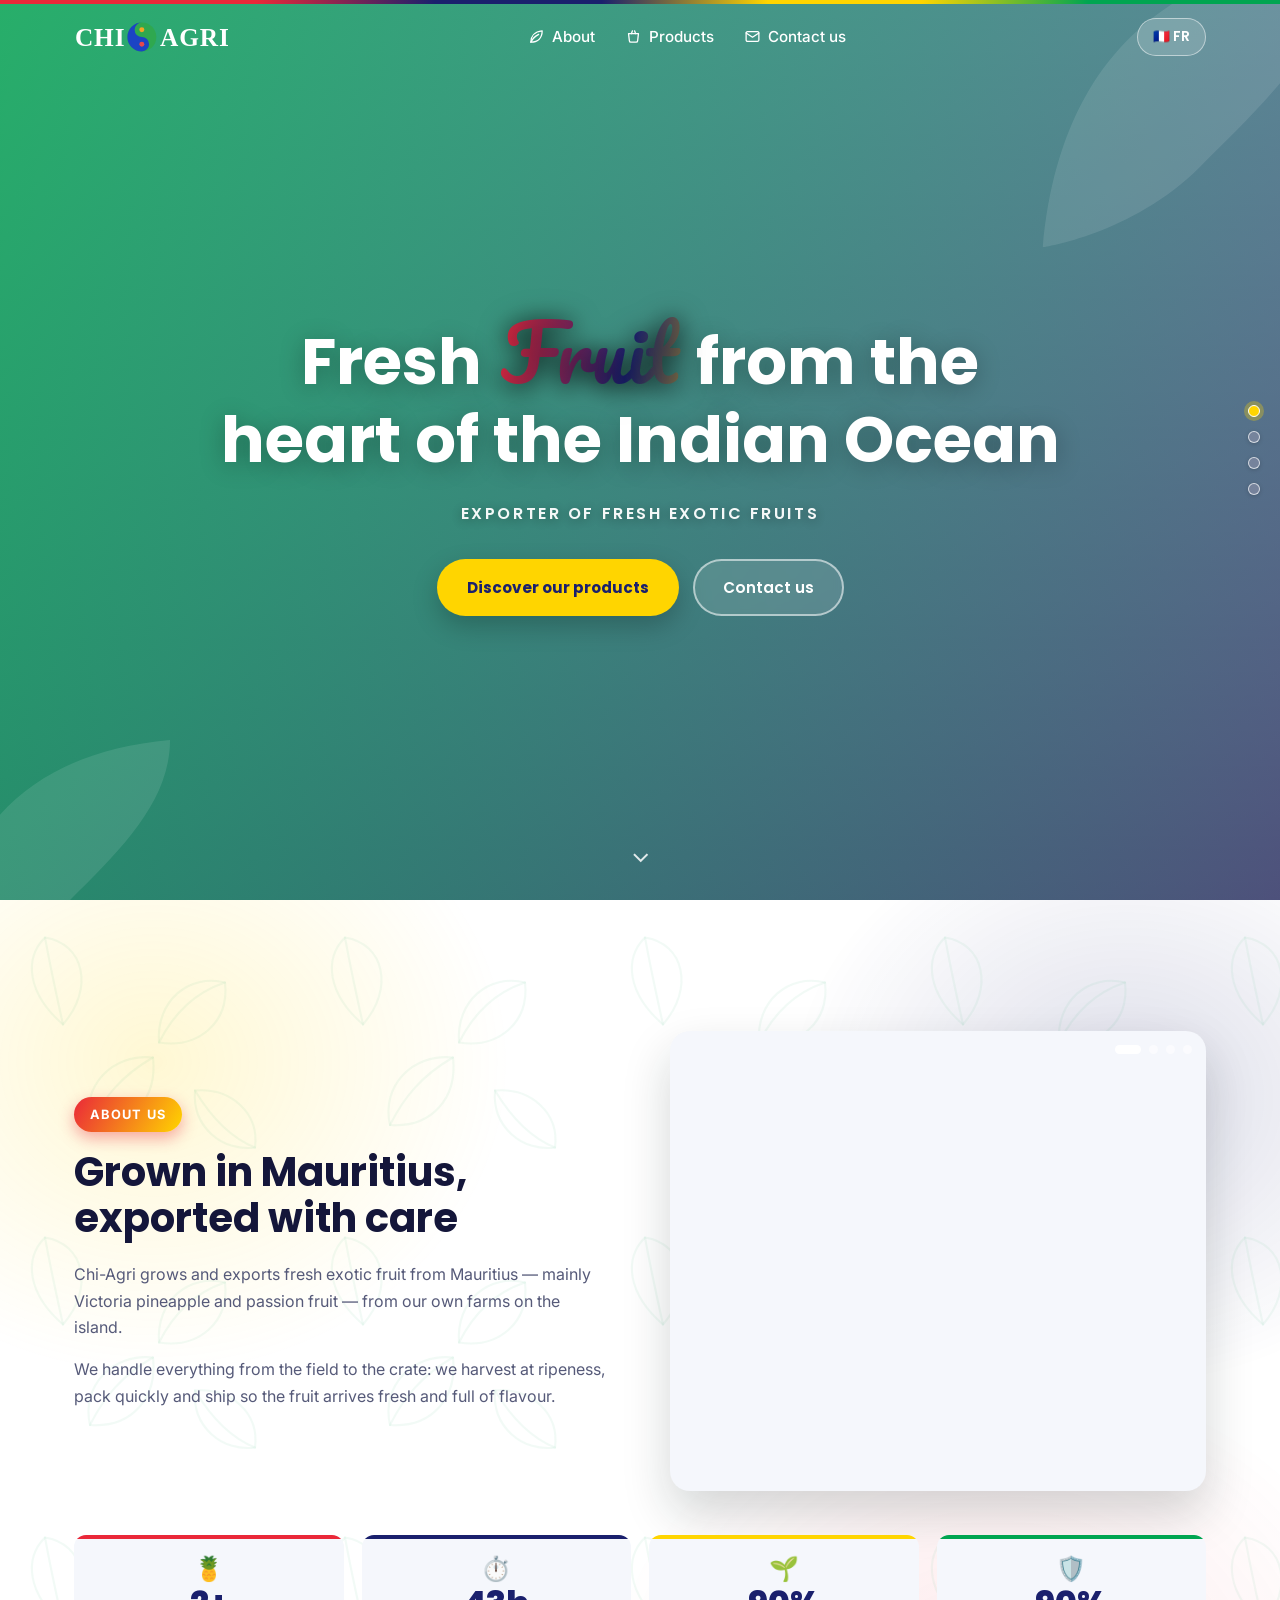
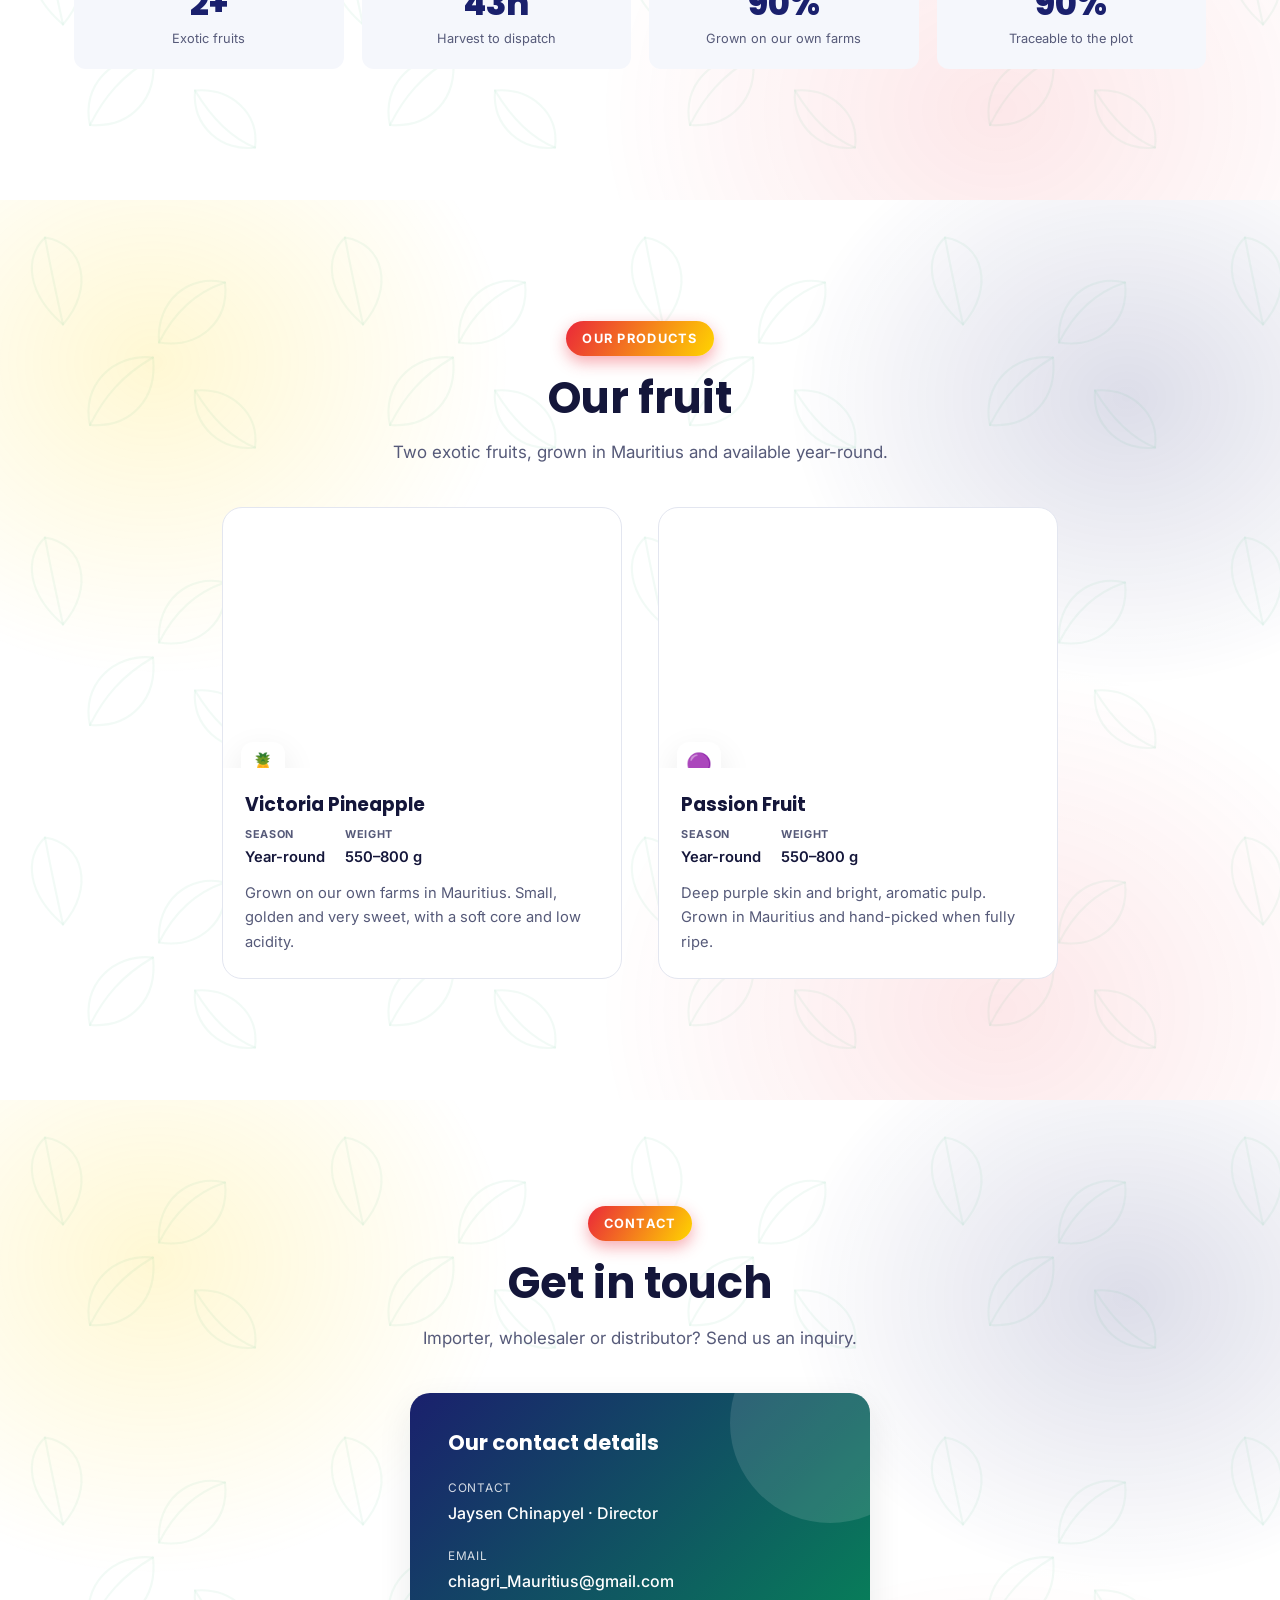
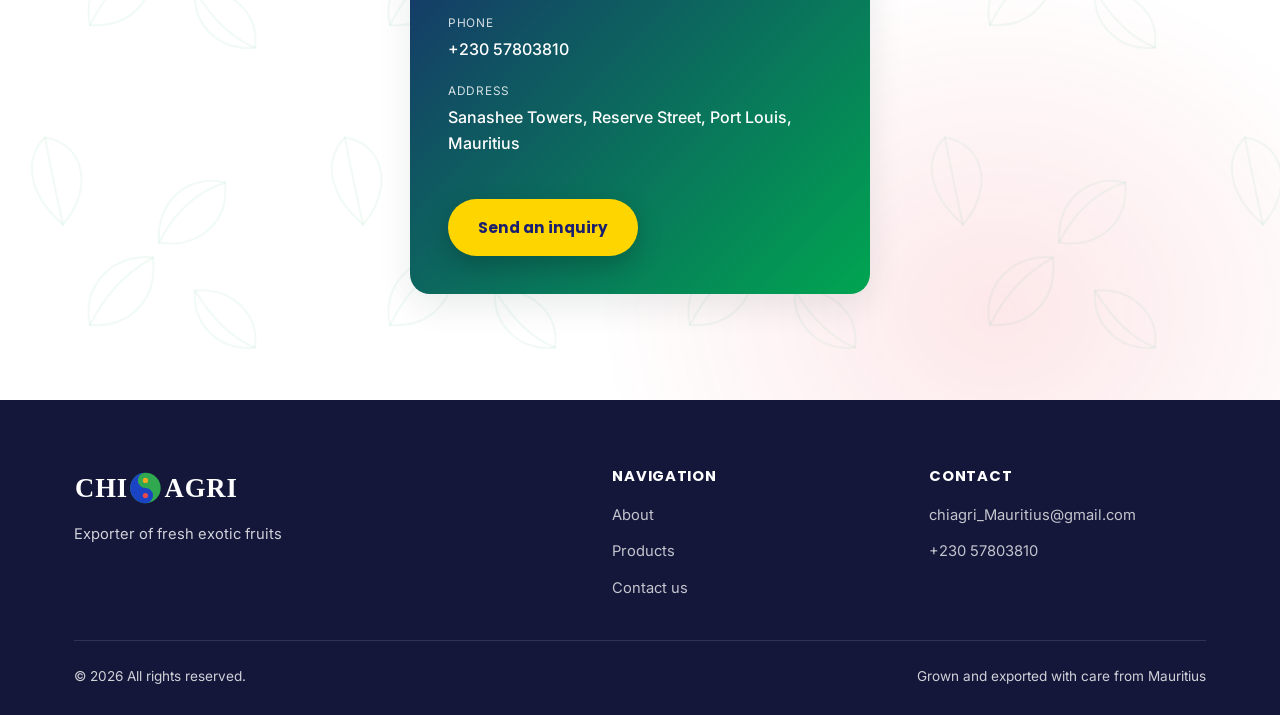
==== commit eae73d97: "Chi-Agri: logo, real contact info, hero + header tweaks - Add an inline SVG Chi-Agri logo (CHI · yin" ====
--- a/index.html
+++ b/index.html
@@ -59,7 +59,10 @@
     "description": "Mauritian exporter of fresh exotic fruits (Victoria pineapple, passion fruit), grown on its own farms in Mauritius.",
     "areaServed": "Worldwide",
     "knowsAbout": ["Exotic fruit export", "Victoria pineapple", "Passion fruit", "Pineapple farming", "Mauritius produce"],
-    "address": { "@type": "PostalAddress", "addressLocality": "Port Louis", "addressCountry": "MU" },
+    "address": { "@type": "PostalAddress", "streetAddress": "Sanashee Towers, Reserve Street", "addressLocality": "Port Louis", "addressCountry": "MU" },
+    "email": "chiagri_Mauritius@gmail.com",
+    "telephone": "+230 57803810",
+    "employee": { "@type": "Person", "name": "Jaysen Chinapyel", "jobTitle": "Director" },
     "makesOffer": {
       "@type": "Offer",
       "itemOffered": {
@@ -96,7 +99,10 @@
           <span class="nav-ico"><svg viewBox="0 0 24 24" fill="none" stroke="currentColor" stroke-width="1.8" stroke-linecap="round" stroke-linejoin="round"><path d="M5 8h14l-1.2 10.2a2 2 0 0 1-2 1.8H8.2a2 2 0 0 1-2-1.8L5 8z"/><path d="M9 8l1.5-4"/><path d="M15 8l-1.5-4"/></svg></span>
           <span data-i18n="nav.products"></span>
         </a>
-        <a href="inquiry.html" class="btn btn-primary" data-i18n="nav.cta"></a>
+        <a href="inquiry.html">
+          <span class="nav-ico"><svg viewBox="0 0 24 24" fill="none" stroke="currentColor" stroke-width="1.8" stroke-linecap="round" stroke-linejoin="round"><rect x="3" y="5" width="18" height="14" rx="2"/><path d="m3 7 9 6 9-6"/></svg></span>
+          <span data-i18n="nav.cta"></span>
+        </a>
       </nav>
       <div class="header-actions">
         <button class="lang-toggle" id="langToggle" aria-label="Switch language">FR</button>
@@ -117,15 +123,10 @@
       <svg class="hero-leaf leaf-1" viewBox="0 0 100 100" aria-hidden="true"><path fill="currentColor" d="M96 4C40 9 9 40 4 96c0 0 28-4 49-25S96 30 96 4z"/><path stroke="rgba(255,255,255,.35)" stroke-width="2" fill="none" d="M18 82C40 60 62 38 88 14"/></svg>
       <svg class="hero-leaf leaf-2" viewBox="0 0 100 100" aria-hidden="true"><path fill="currentColor" d="M96 4C40 9 9 40 4 96c0 0 28-4 49-25S96 30 96 4z"/><path stroke="rgba(255,255,255,.35)" stroke-width="2" fill="none" d="M18 82C40 60 62 38 88 14"/></svg>
 
-      <!-- Carte photo "plantation" (couche par-dessus le fond Maurice) -->
-      <figure class="hero-photo-card" aria-hidden="true">
-        <div class="hpc-img" id="heroCardImg"></div>
-        <figcaption class="hpc-cap" data-i18n="hero.cardCaption"></figcaption>
-      </figure>
-
       <div class="container">
         <!-- data-i18n-html : la traduction contient un <span> surligné (dégradé drapeau) -->
         <h1 data-i18n-html="hero.title"></h1>
+        <p class="hero-tagline" data-i18n="hero.tagline"></p>
         <div class="hero-actions">
           <a href="#products" class="btn btn-accent" data-i18n="hero.ctaPrimary"></a>
           <a href="inquiry.html" class="btn btn-ghost" data-i18n="hero.ctaSecondary"></a>
@@ -181,6 +182,10 @@
         <div class="contact-single reveal">
           <aside class="contact-info">
             <h3 data-i18n="contact.info.title"></h3>
+            <div class="info-item">
+              <div class="info-label" data-i18n="contact.info.personLabel"></div>
+              <span id="infoPerson"></span>
+            </div>
             <div class="info-item">
               <div class="info-label" data-i18n="contact.info.emailLabel"></div>
               <a id="infoEmail" href="#"></a>
--- a/css/style.css
+++ b/css/style.css
@@ -95,9 +95,10 @@
 
 img { max-width: 100%; display: block; }
 
-/* Sections en hauteur naturelle, avec un espacement vertical symétrique et généreux */
+/* Desktop : chaque section fait au moins la taille de l'écran, contenu centré */
 section {
-  padding: clamp(72px, 9vh, 120px) 0; position: relative;
+  min-height: 100vh; display: flex; flex-direction: column; justify-content: center;
+  padding: clamp(80px, 8vh, 110px) 0; position: relative;
 }
 
 
@@ -172,9 +173,13 @@
   border-bottom: 1px solid transparent;
   transition: background var(--transition), border-color var(--transition), box-shadow var(--transition);
 }
-/* Fin liseré aux couleurs du drapeau mauricien (rouge dominant), tout en haut */
+/* Liseré = drapeau mauricien en dégradé (rouge → bleu → jaune → vert) */
 .site-header::before { content: ""; position: absolute; top: 0; left: 0; right: 0; height: 4px; z-index: 2;
-  background: linear-gradient(90deg, var(--flag-red) 0%, var(--flag-red) 58%, var(--flag-yellow) 74%, var(--flag-green) 100%); }
+  background: linear-gradient(90deg,
+    var(--flag-red) 0%, var(--flag-red) 20%,
+    var(--flag-blue) 34%, var(--flag-blue) 47%,
+    var(--flag-yellow) 60%, var(--flag-yellow) 72%,
+    var(--flag-green) 85%, var(--flag-green) 100%); }
 /* En haut : transparent → la photo du hero passe derrière (immersif).
    Au défilement : barre pleine, floutée et ombrée (intégrée). */
 .site-header.scrolled {
@@ -203,6 +208,8 @@
   box-shadow: 0 6px 16px color-mix(in srgb, var(--color-primary) 40%, transparent);
 }
 .logo img.logo-img { height: 40px; width: auto; }
+.logo .logo-svg { height: 38px; width: auto; display: block; } /* texte = currentColor (s'adapte au fond) */
+.site-footer .logo .logo-svg { height: 40px; }
 .logo .logo-name b { color: var(--color-primary); }
 
 .main-nav { display: flex; align-items: center; gap: 30px; margin: 0 auto; } /* centré → aéré entre logo et actions */
@@ -304,6 +311,10 @@
   animation: flagWave 12s linear infinite; /* "drapeau qui flotte" — doux et lent */
 }
 .hero-subtitle { font-size: clamp(1rem, 2.2vw, 1.28rem); opacity: .96; max-width: 620px; margin: 0 auto 34px; }
+/* Accroche sous le titre : « EXPORTER OF FRESH EXOTIC FRUITS » */
+.hero-tagline { font-family: var(--font-heading); font-weight: 600; text-transform: uppercase;
+  letter-spacing: 0.16em; font-size: clamp(0.8rem, 1.7vw, 1rem); color: #fff; opacity: .95;
+  margin: 8px 0 32px; text-shadow: 0 2px 12px rgba(0,0,0,.4); }
 .hero-actions { display: flex; gap: 14px; justify-content: center; flex-wrap: wrap; }
 
 .hero-scroll { position: absolute; z-index: 3; bottom: 26px; left: 50%; transform: translateX(-50%); color: #fff; font-size: 1.6rem; opacity: .85; animation: bounceArrow 1.8s ease-in-out infinite; }
@@ -577,7 +588,7 @@
 }
 
 @media (max-width: 720px) {
-  section { padding: clamp(56px, 9vh, 88px) 0; }
+  section { min-height: auto; padding: clamp(56px, 9vh, 88px) 0; }
   .hero { min-height: 100svh; }
   .nav-toggle { display: block; }
   .main-nav {
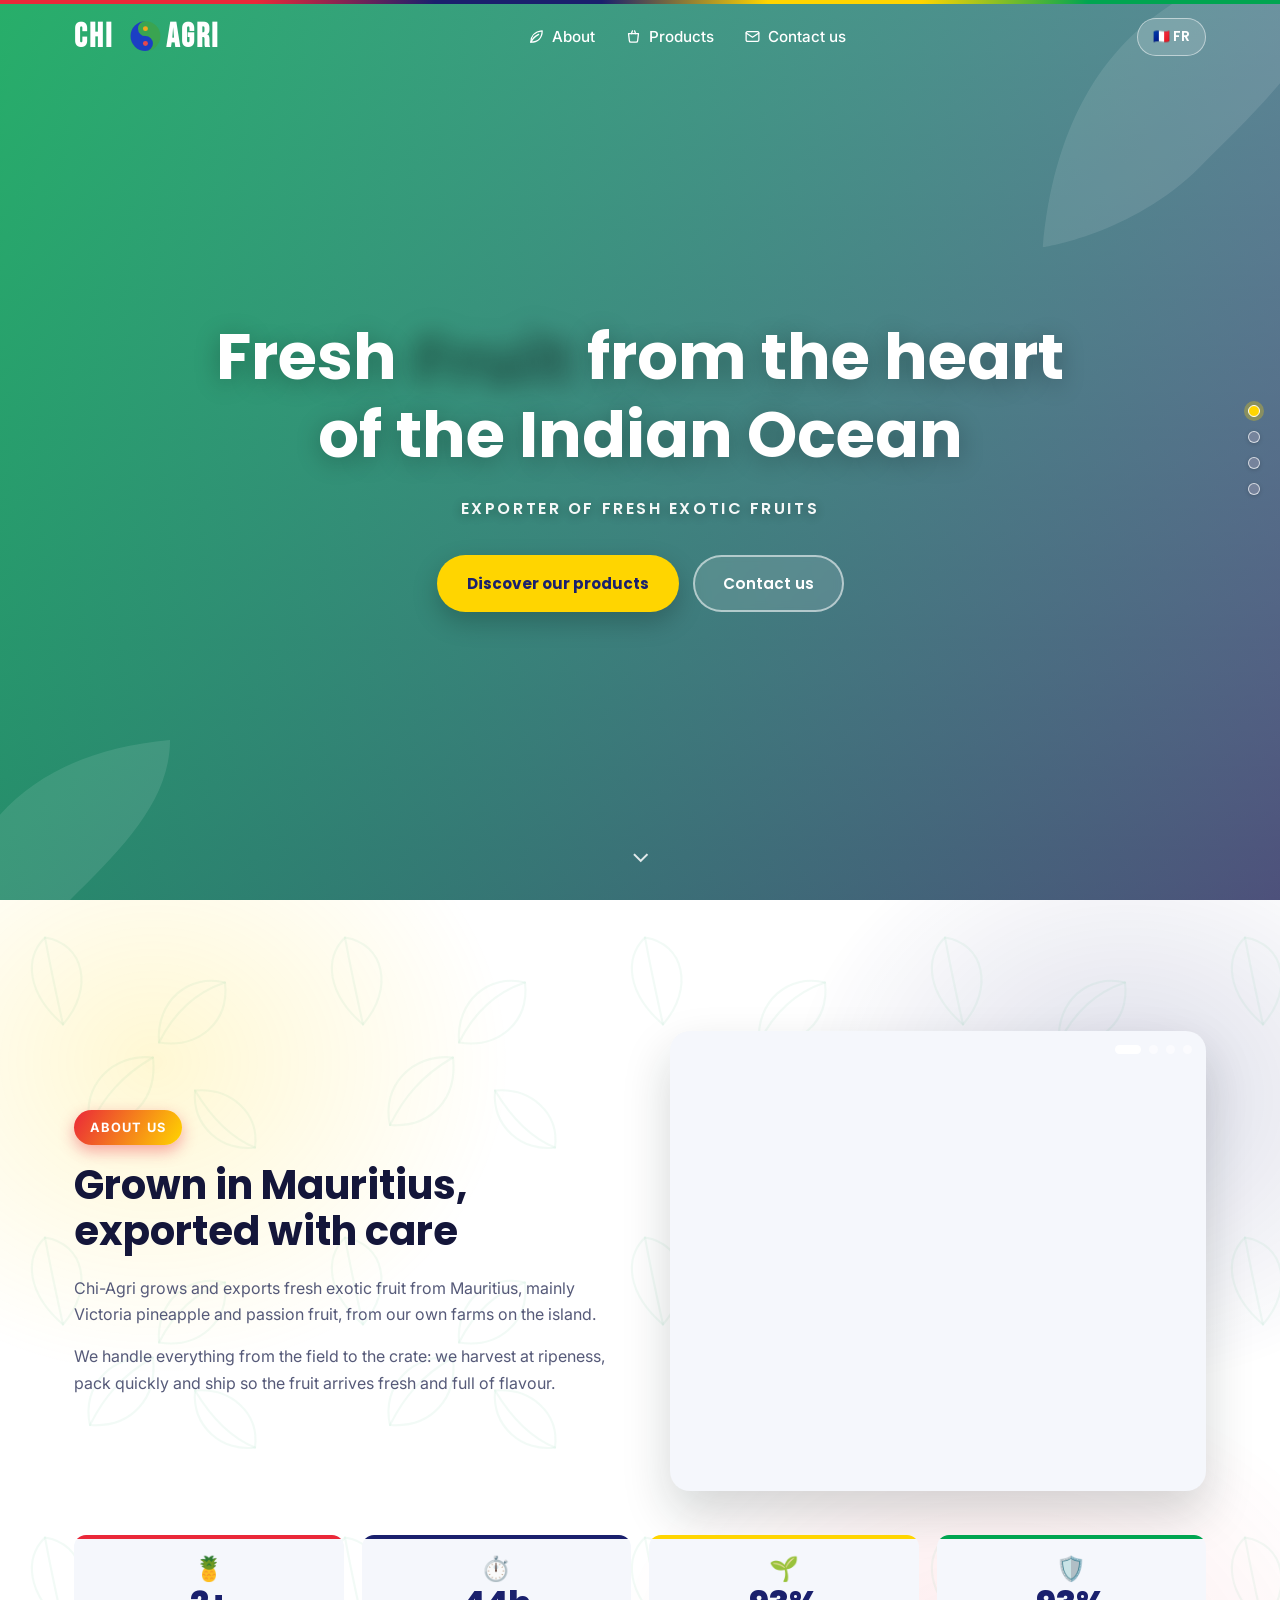
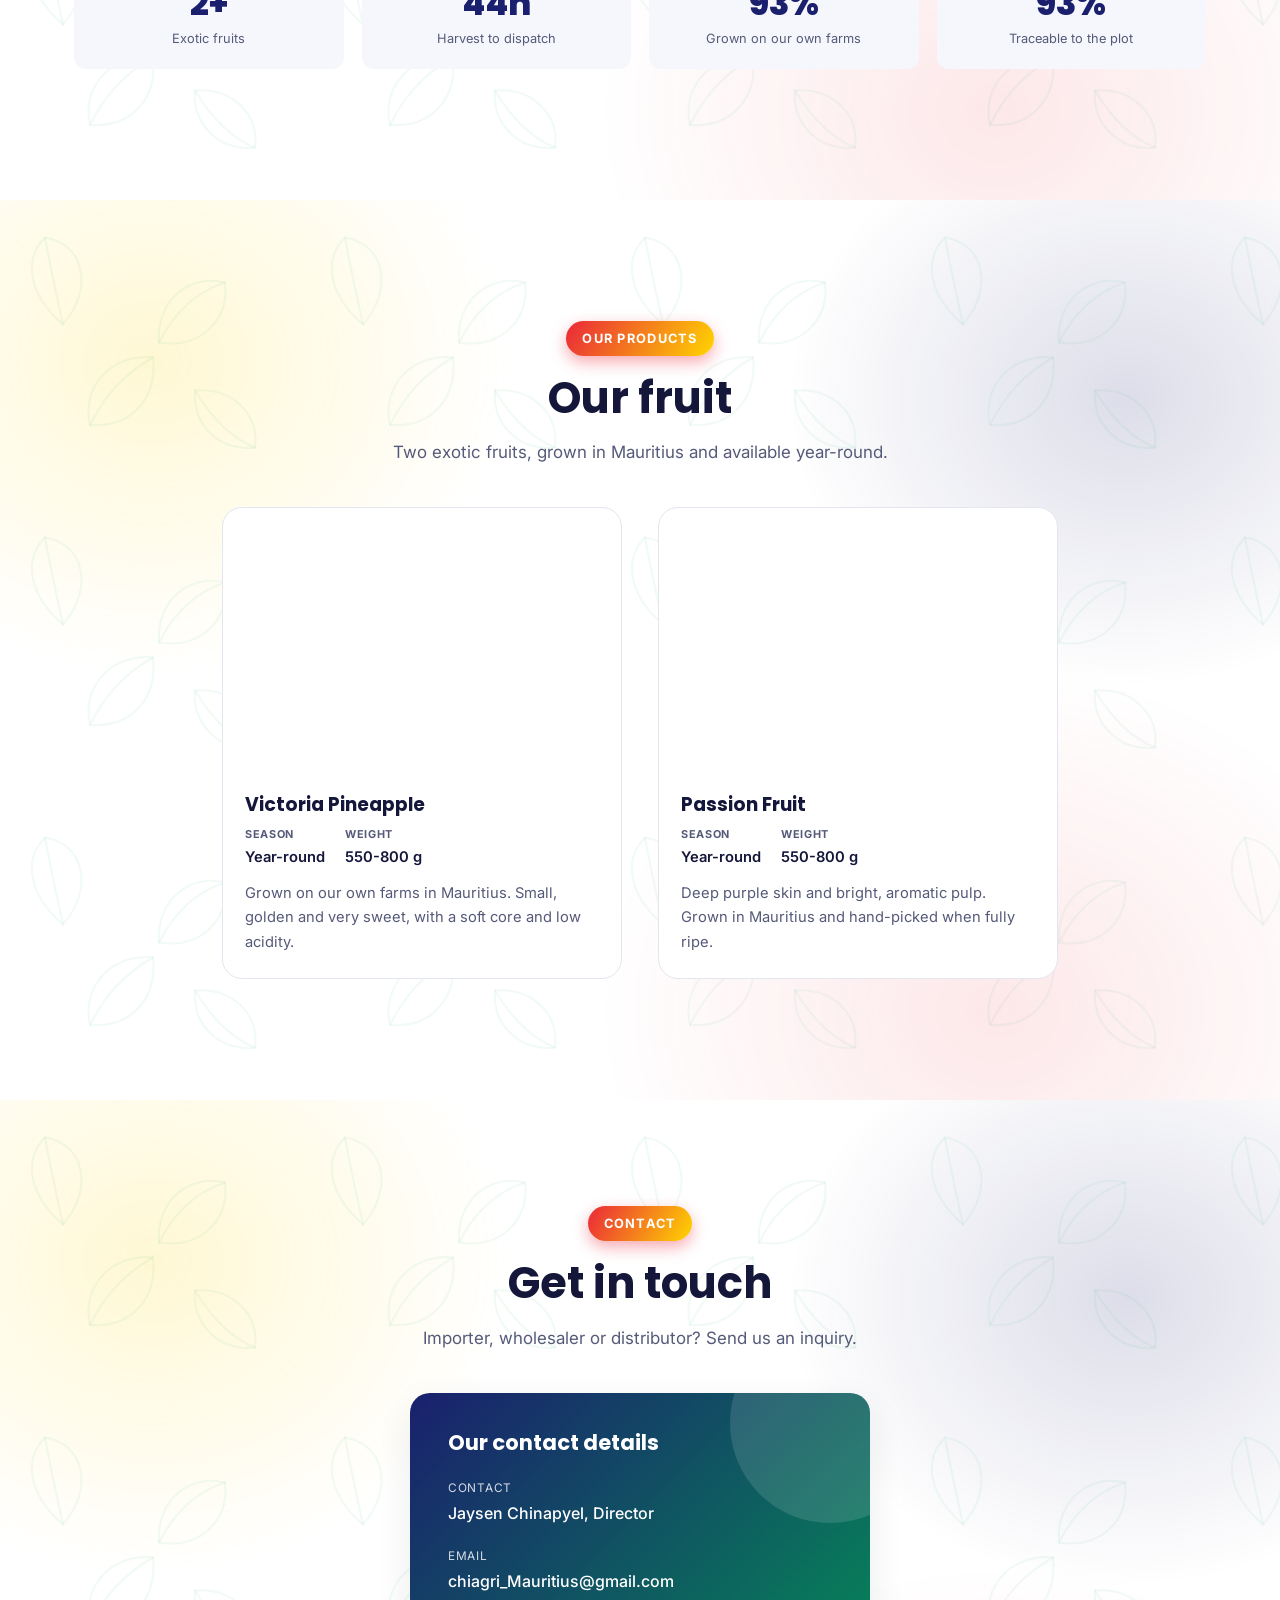
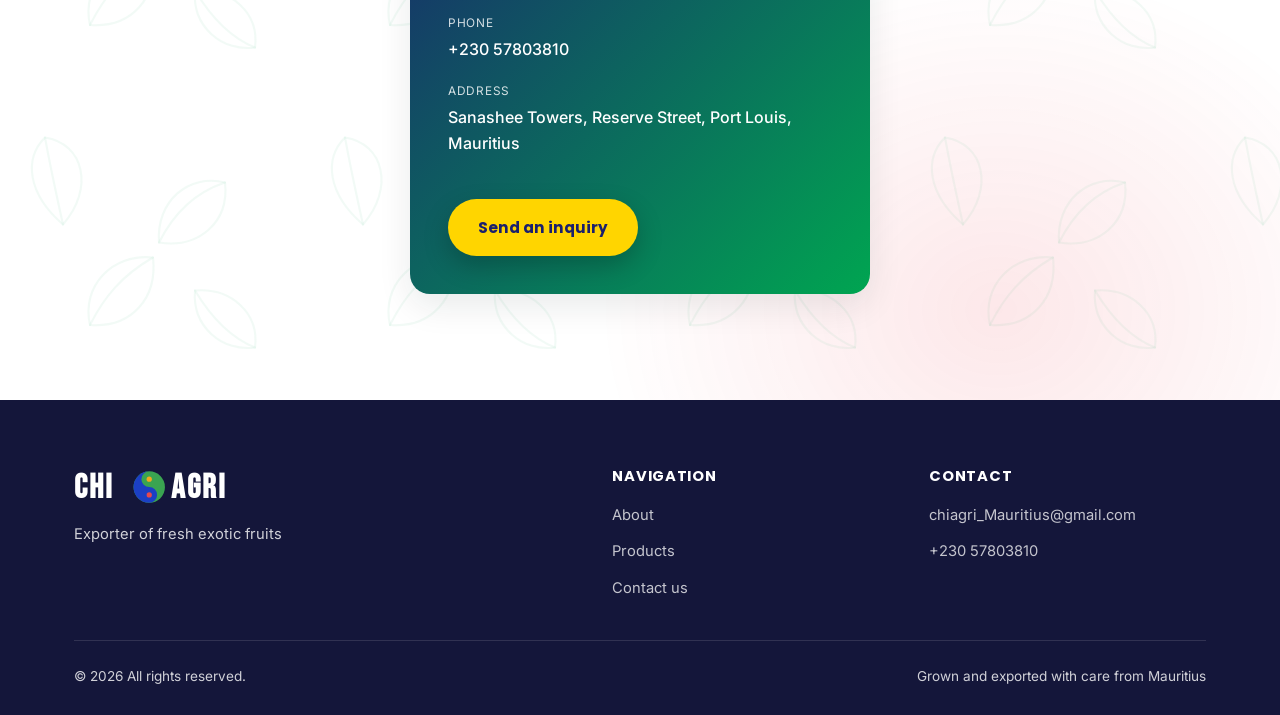
==== commit 8c1a8202: "Chi-Agri logo font, fruit-textured headline, cleaner typography - Logo: switch to Bebas Neue (tall c" ====
--- a/index.html
+++ b/index.html
@@ -18,7 +18,7 @@
   <!-- ======================= SEO PRINCIPAL =======================
        Ces balises sont aussi mises à jour dynamiquement par js/main.js
        selon la langue (voir SITE_CONFIG.seo dans js/config.js). -->
-  <title>Chi-Agri — Exporter of fresh exotic fruits from Mauritius</title>
+  <title>Chi-Agri | Exporter of fresh exotic fruits from Mauritius</title>
   <meta name="description" content="Chi-Agri is a Mauritian exporter of fresh exotic fruits: Victoria pineapple and passion fruit, grown on our own farms in Mauritius. Based in Port Louis." />
   <meta name="keywords" content="Chi-Agri, exotic fruit export Mauritius, Victoria pineapple, passion fruit, pineapple farm Mauritius, Mauritius fruit exporter, Port Louis, fresh exotic fruits" />
   <meta name="author" content="Chi-Agri" />
@@ -34,7 +34,7 @@
   <!-- Open Graph (partage Facebook / LinkedIn) -->
   <meta property="og:type" content="website" />
   <meta property="og:site_name" content="Chi-Agri" />
-  <meta property="og:title" content="Chi-Agri — Exporter of fresh exotic fruits from Mauritius" />
+  <meta property="og:title" content="Chi-Agri | Exporter of fresh exotic fruits from Mauritius" />
   <meta property="og:description" content="Victoria pineapple and passion fruit, grown on our own farms in Mauritius. Based in Port Louis." />
   <meta property="og:url" content="https://exemple-chi-agri.com/" />
   <meta property="og:locale" content="en_US" />
@@ -45,7 +45,7 @@
 
   <!-- Twitter Card -->
   <meta name="twitter:card" content="summary_large_image" />
-  <meta name="twitter:title" content="Chi-Agri — Exporter of fresh exotic fruits from Mauritius" />
+  <meta name="twitter:title" content="Chi-Agri | Exporter of fresh exotic fruits from Mauritius" />
   <meta name="twitter:description" content="Victoria pineapple and passion fruit, grown on our own farms in Mauritius." />
   <meta name="twitter:image" content="https://images.unsplash.com/photo-1649960861739-113b8588eaf8?auto=format&fit=crop&w=1200&h=630&q=75" />
 
@@ -79,8 +79,8 @@
   <link rel="preconnect" href="https://fonts.googleapis.com" />
   <link rel="preconnect" href="https://fonts.gstatic.com" crossorigin />
   <link rel="preconnect" href="https://images.unsplash.com" />
-  <!-- Poppins/Inter (corps) + Pacifico (mot « fantaisie » du titre) -->
-  <link href="https://fonts.googleapis.com/css2?family=Inter:wght@400;500;600&family=Pacifico&family=Poppins:wght@600;700;800&display=swap" rel="stylesheet" />
+  <!-- Poppins/Inter (corps) + Bebas Neue (logo) -->
+  <link href="https://fonts.googleapis.com/css2?family=Bebas+Neue&family=Inter:wght@400;500;600&family=Poppins:wght@600;700;800&display=swap" rel="stylesheet" />
 
   <link rel="stylesheet" href="css/style.css" />
 </head>
--- a/css/style.css
+++ b/css/style.css
@@ -289,26 +289,18 @@
   margin-bottom: 26px; backdrop-filter: blur(6px);
 }
 .hero h1 { font-size: clamp(2.2rem, 6vw, 4rem); line-height: 1.22; margin-bottom: 22px; text-shadow: 0 4px 24px rgba(0,0,0,.28); }
-/* Mot clé surligné : police "fantaisie" (Pacifico), un peu plus grosse,
-   avec un dégradé AUX COULEURS DU DRAPEAU MAURICIEN (sans contour). */
+/* Mot clé « Fruit » : les lettres sont remplies d'une TEXTURE D'ANANAS
+   (background-clip: text) → le mot évoque littéralement le fruit.
+   Change l'image ci-dessous pour un autre fruit si besoin. */
 .hero h1 .grad {
-  font-family: "Pacifico", "Poppins", cursive;
-  font-weight: 400;
-  font-size: 1.2em;          /* légèrement plus gros que le reste du titre */
-  line-height: 1;
-  padding: 0 .06em;
-  /* Les 4 bandes du drapeau, répétées → boucle sans couture quand elles défilent */
-  background: linear-gradient(100deg,
-    var(--flag-red)    0%,
-    var(--flag-blue)   25%,
-    var(--flag-yellow) 50%,
-    var(--flag-green)  75%,
-    var(--flag-red)    100%);
-  background-size: 300% 100%;
+  font-weight: 800;
+  padding: 0 .04em;
+  background-image: url("https://images.unsplash.com/photo-1587883012610-e3df17d41270?auto=format&fit=crop&w=800&q=70");
+  background-size: cover;
+  background-position: center 40%;
   -webkit-background-clip: text; background-clip: text;
   -webkit-text-fill-color: transparent; color: transparent;
-  filter: drop-shadow(0 2px 12px rgba(0, 0, 0, 0.6));
-  animation: flagWave 12s linear infinite; /* "drapeau qui flotte" — doux et lent */
+  filter: drop-shadow(0 2px 10px rgba(0, 0, 0, 0.75));
 }
 .hero-subtitle { font-size: clamp(1rem, 2.2vw, 1.28rem); opacity: .96; max-width: 620px; margin: 0 auto 34px; }
 /* Accroche sous le titre : « EXPORTER OF FRESH EXOTIC FRUITS » */
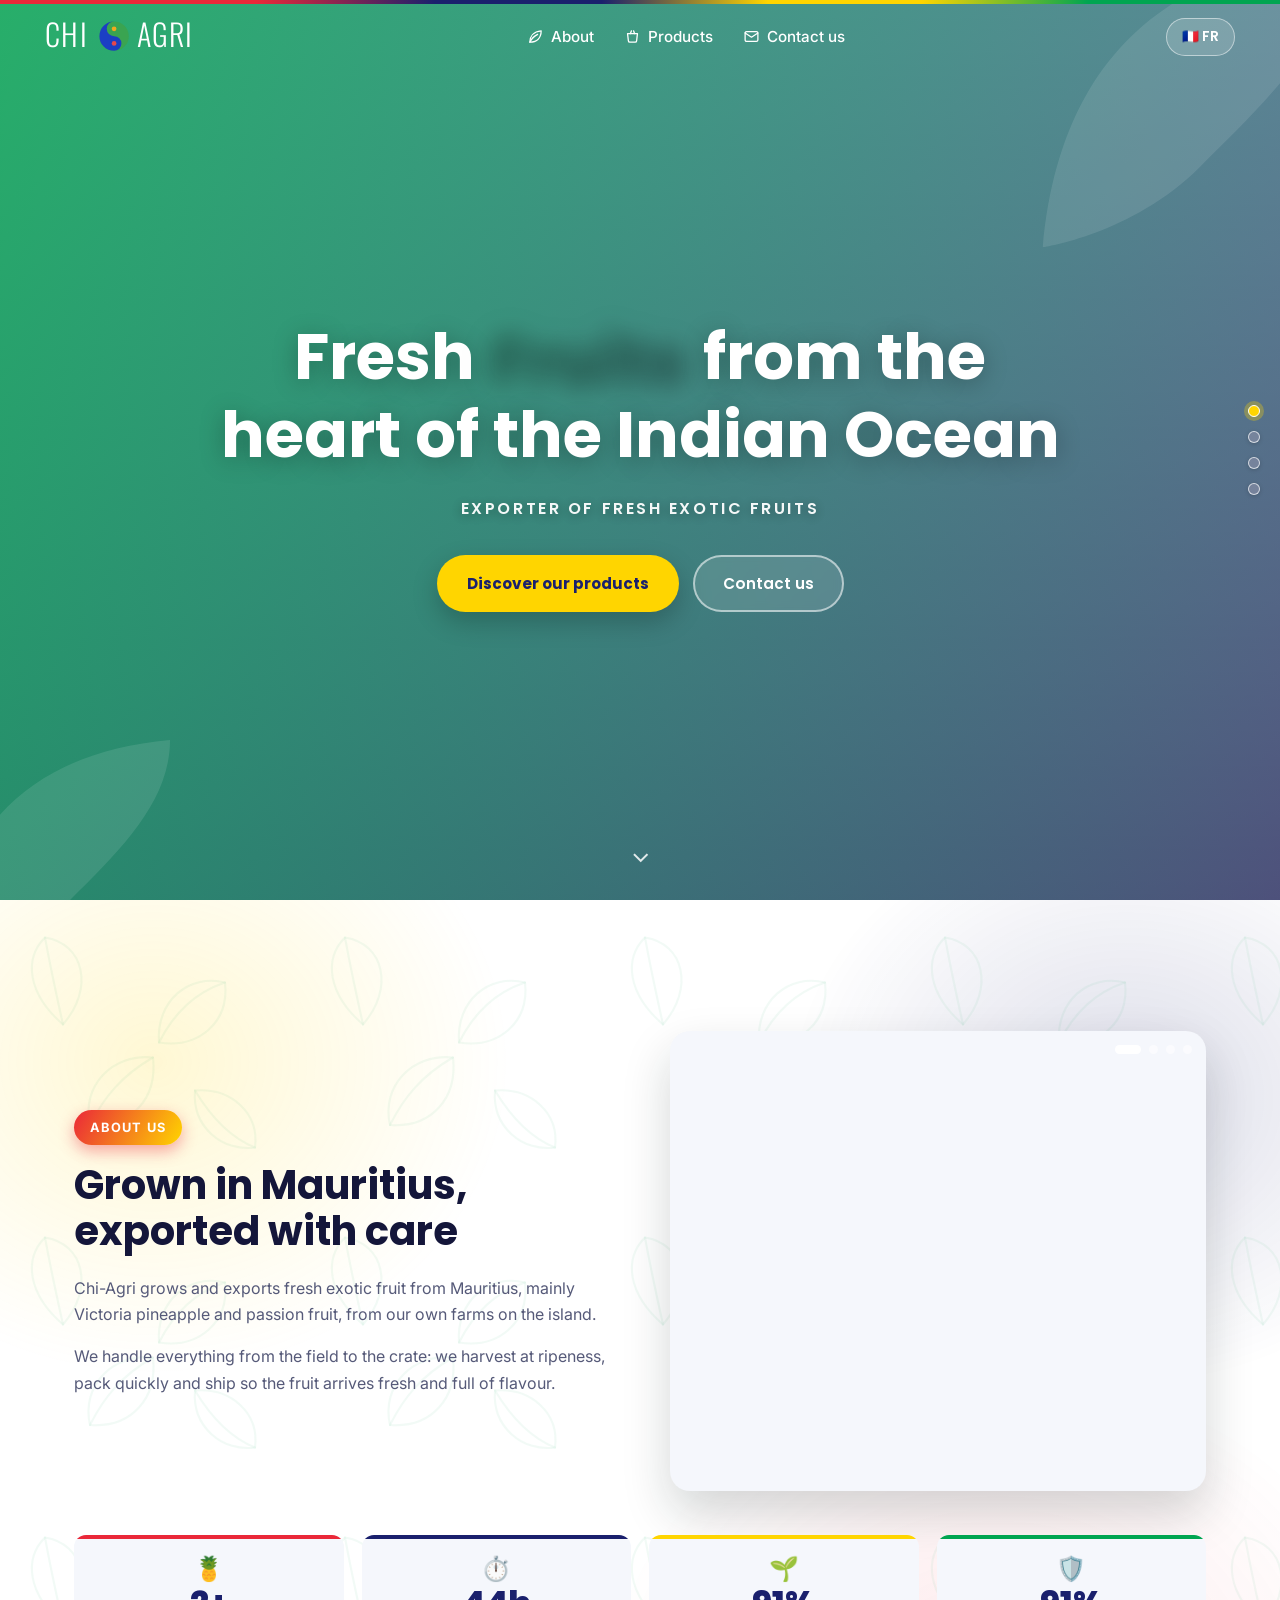
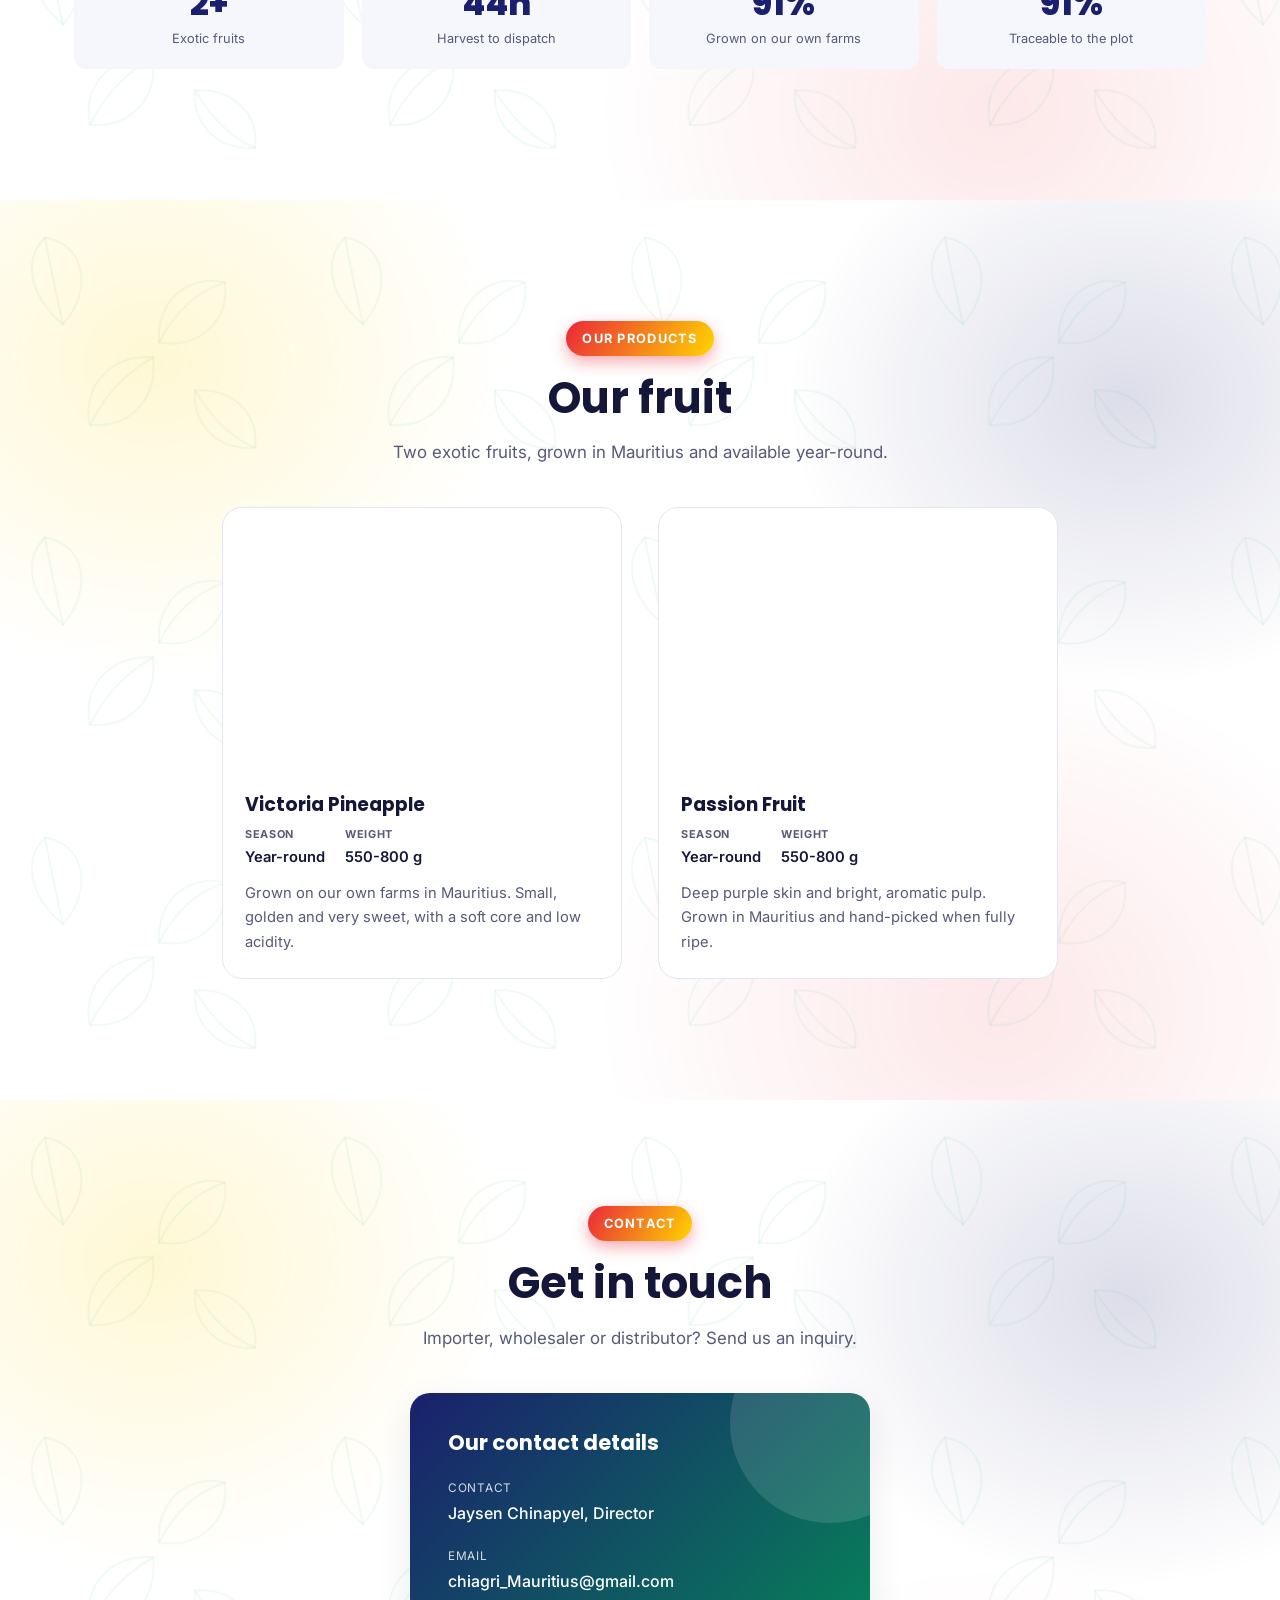
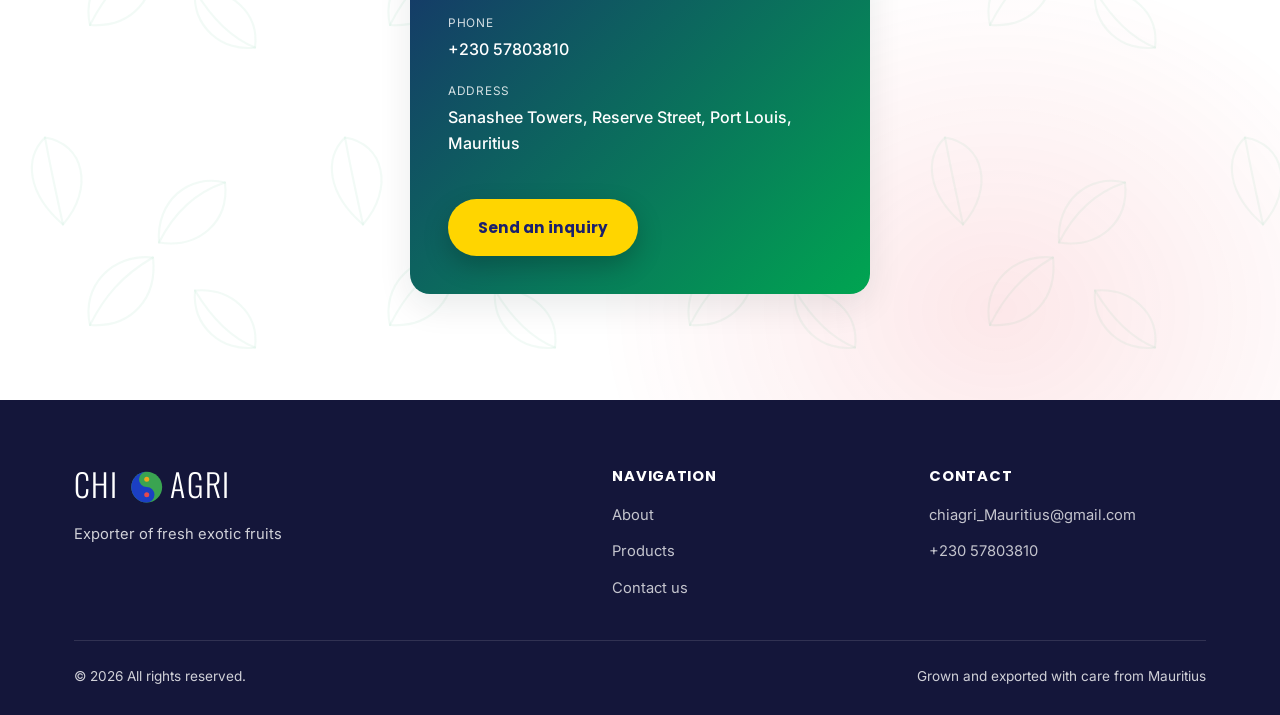
==== commit 7e24ad71: "Refine Chi-Agri logo: thin Oswald Light, vector (crisp at any size) The brand mark uses thin strokes" ====
--- a/index.html
+++ b/index.html
@@ -79,8 +79,8 @@
   <link rel="preconnect" href="https://fonts.googleapis.com" />
   <link rel="preconnect" href="https://fonts.gstatic.com" crossorigin />
   <link rel="preconnect" href="https://images.unsplash.com" />
-  <!-- Poppins/Inter (corps) + Bebas Neue (logo) -->
-  <link href="https://fonts.googleapis.com/css2?family=Bebas+Neue&family=Inter:wght@400;500;600&family=Poppins:wght@600;700;800&display=swap" rel="stylesheet" />
+  <!-- Poppins/Inter (corps) + Oswald (logo, traits fins) -->
+  <link href="https://fonts.googleapis.com/css2?family=Inter:wght@400;500;600&family=Oswald:wght@300;400&family=Poppins:wght@600;700;800&display=swap" rel="stylesheet" />
 
   <link rel="stylesheet" href="css/style.css" />
 </head>
--- a/css/style.css
+++ b/css/style.css
@@ -188,7 +188,9 @@
   border-bottom-color: var(--color-border);
   box-shadow: 0 6px 24px rgba(20, 22, 58, 0.07);
 }
-.site-header .container { height: 100%; display: flex; align-items: center; justify-content: space-between; gap: 44px; }
+/* Le header s'étend sur toute la largeur → logo à gauche, langue à droite, aux extrémités */
+.site-header .container { max-width: none; padding: 0 clamp(20px, 3.5vw, 52px);
+  height: 100%; display: flex; align-items: center; justify-content: space-between; gap: 44px; }
 
 /* --- État "en haut" (sur le hero) : logo, nav et actions en blanc --- */
 .site-header:not(.scrolled) .logo,
@@ -296,11 +298,17 @@
   font-weight: 800;
   padding: 0 .04em;
   background-image: url("https://images.unsplash.com/photo-1587883012610-e3df17d41270?auto=format&fit=crop&w=800&q=70");
-  background-size: cover;
-  background-position: center 40%;
+  background-repeat: no-repeat;
+  background-size: 200% auto;                 /* zoom → laisse de la place pour dériver */
   -webkit-background-clip: text; background-clip: text;
   -webkit-text-fill-color: transparent; color: transparent;
   filter: drop-shadow(0 2px 10px rgba(0, 0, 0, 0.75));
+  animation: fruitDrift 9s ease-in-out infinite; /* la texture d'ananas dérive doucement */
+}
+/* Dérive douce de la texture de fruit dans les lettres */
+@keyframes fruitDrift {
+  0%, 100% { background-position: 0% 38%; }
+  50%      { background-position: 100% 62%; }
 }
 .hero-subtitle { font-size: clamp(1rem, 2.2vw, 1.28rem); opacity: .96; max-width: 620px; margin: 0 auto 34px; }
 /* Accroche sous le titre : « EXPORTER OF FRESH EXOTIC FRUITS » */
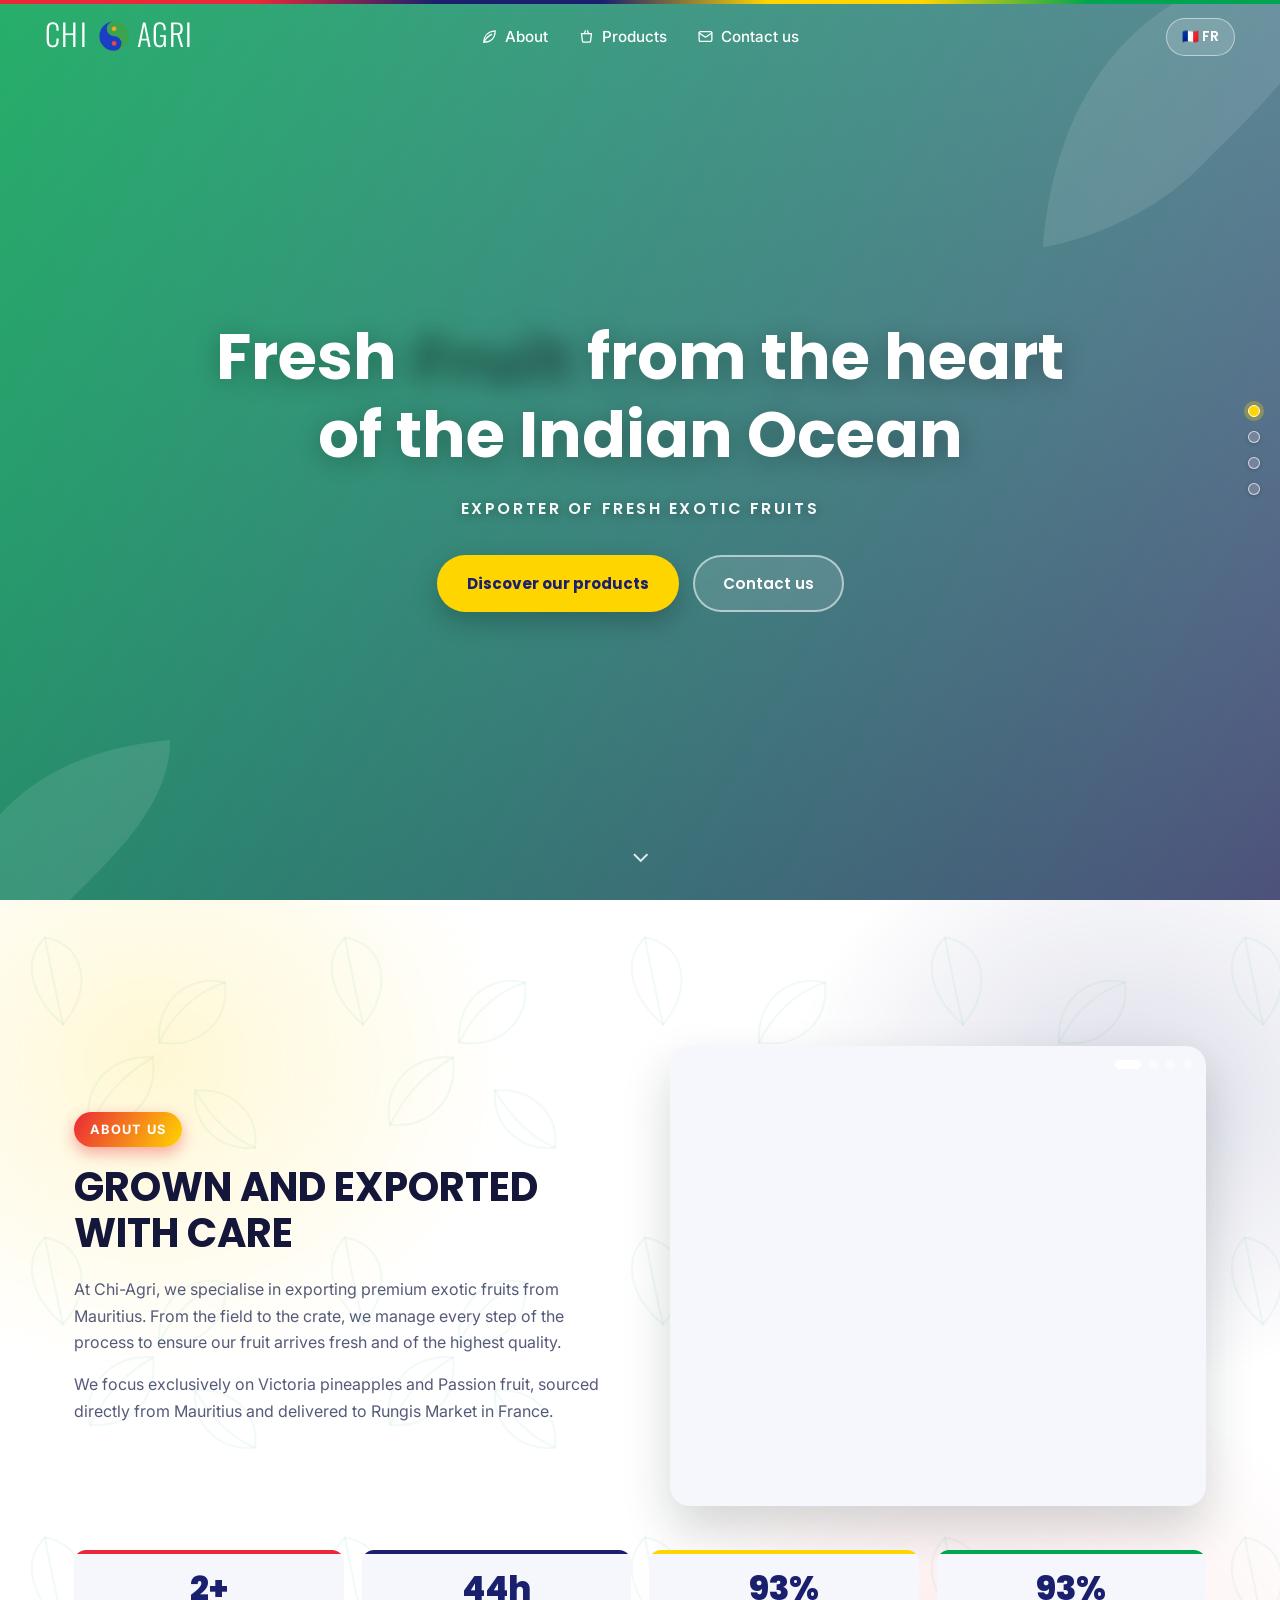
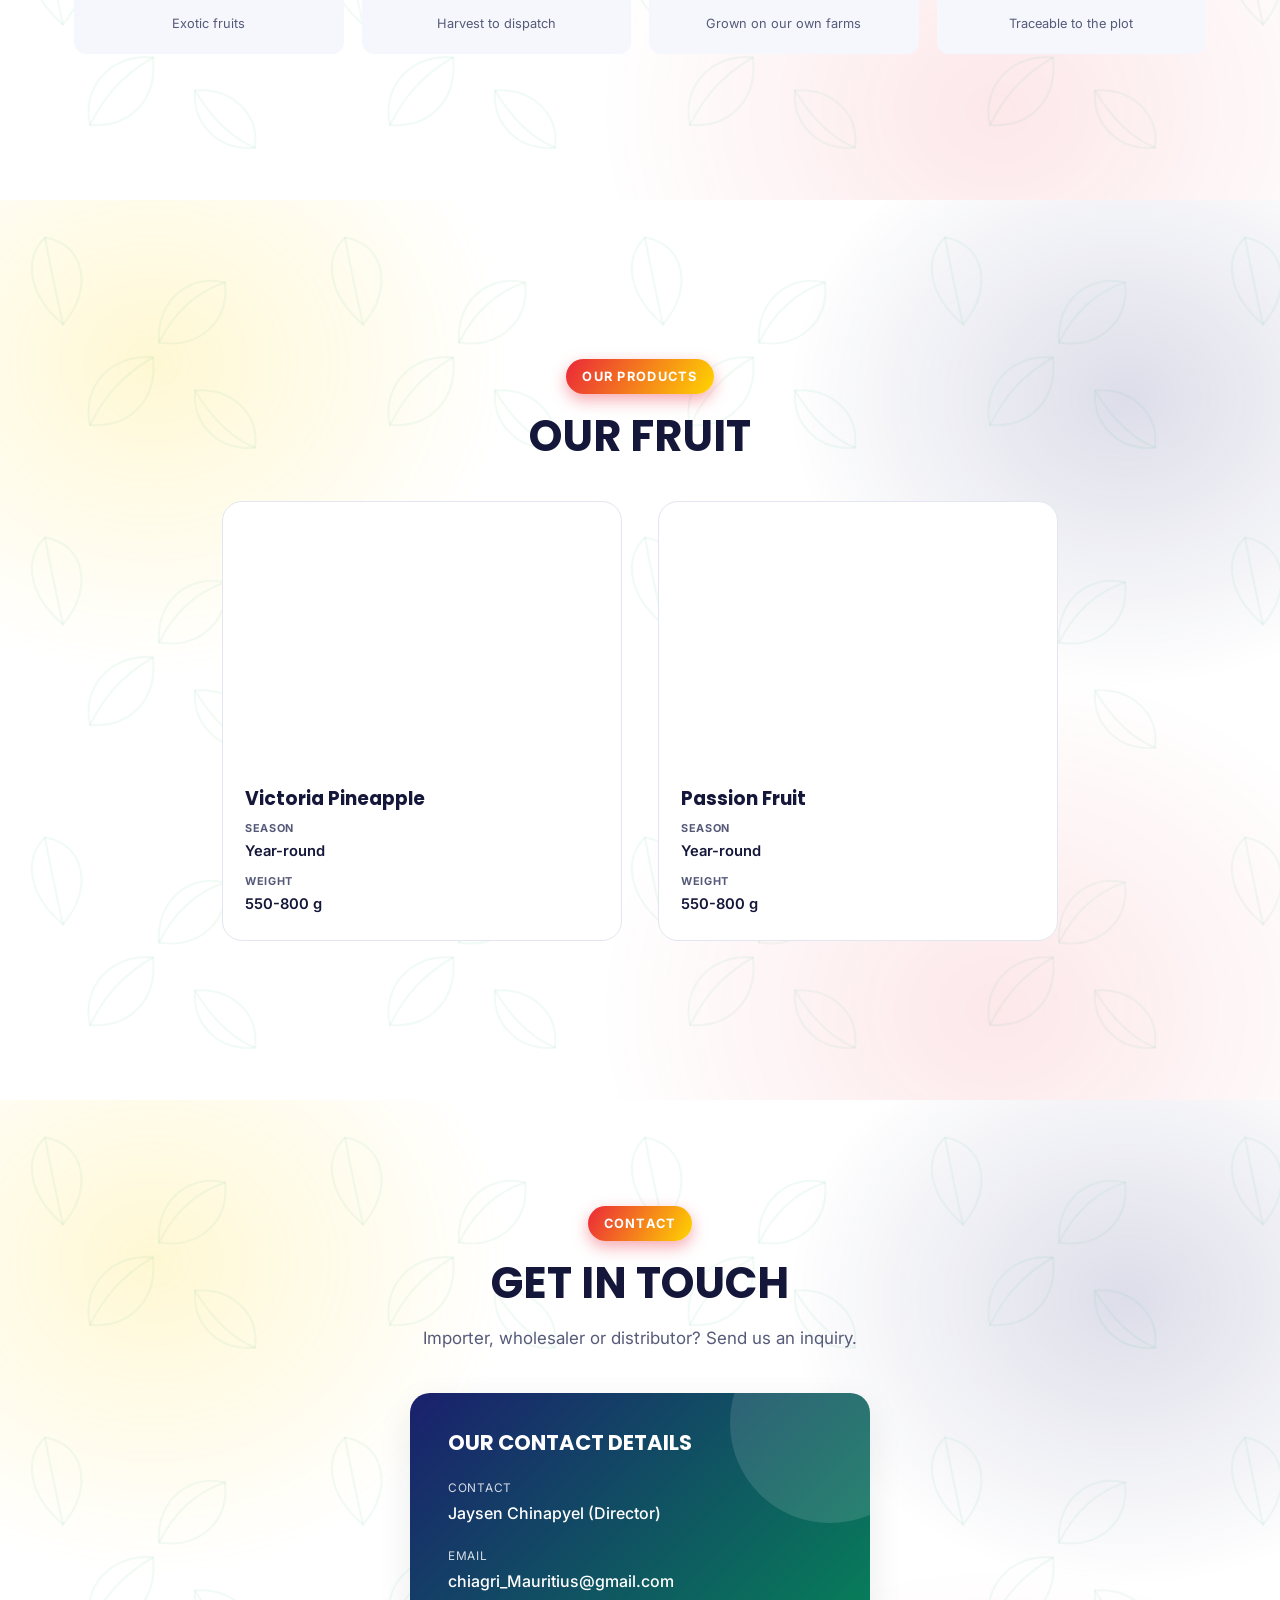
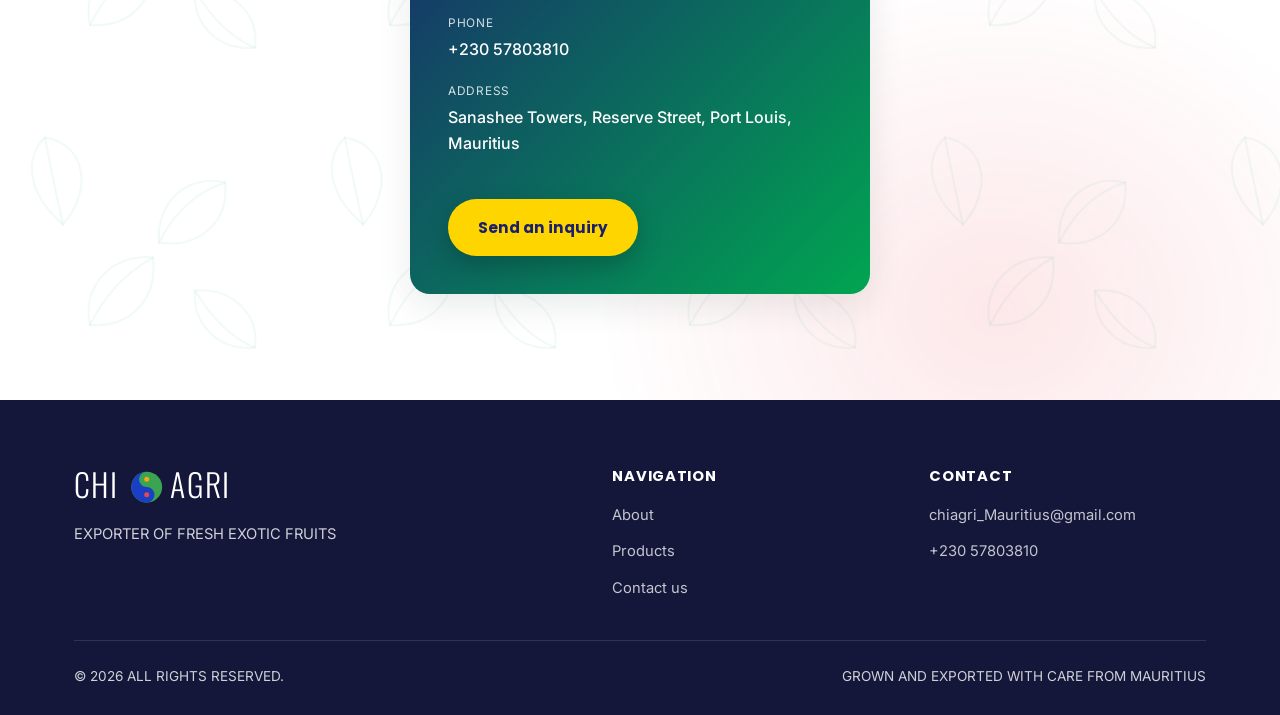
==== commit c16d6f20: "Chi-Agri content pass: active nav, inquiry contact card, uppercase, fixes - Header: centered tabs (3" ====
--- a/index.html
+++ b/index.html
@@ -91,15 +91,15 @@
     <div class="container">
       <a href="#top" class="logo" id="headerLogo" aria-label="Home"></a>
       <nav class="main-nav" id="mainNav" aria-label="Main navigation">
-        <a href="#about">
+        <a href="#about" data-section="about">
           <span class="nav-ico"><svg viewBox="0 0 24 24" fill="none" stroke="currentColor" stroke-width="1.8" stroke-linecap="round" stroke-linejoin="round"><path d="M4 20C4 12 9 5 20 4c0 11-7 16-16 16z"/><path d="M4 20c3-6 7-9 11-11"/></svg></span>
           <span data-i18n="nav.about"></span>
         </a>
-        <a href="#products">
+        <a href="#products" data-section="products">
           <span class="nav-ico"><svg viewBox="0 0 24 24" fill="none" stroke="currentColor" stroke-width="1.8" stroke-linecap="round" stroke-linejoin="round"><path d="M5 8h14l-1.2 10.2a2 2 0 0 1-2 1.8H8.2a2 2 0 0 1-2-1.8L5 8z"/><path d="M9 8l1.5-4"/><path d="M15 8l-1.5-4"/></svg></span>
           <span data-i18n="nav.products"></span>
         </a>
-        <a href="inquiry.html">
+        <a href="inquiry.html" data-section="contact">
           <span class="nav-ico"><svg viewBox="0 0 24 24" fill="none" stroke="currentColor" stroke-width="1.8" stroke-linecap="round" stroke-linejoin="round"><rect x="3" y="5" width="18" height="14" rx="2"/><path d="m3 7 9 6 9-6"/></svg></span>
           <span data-i18n="nav.cta"></span>
         </a>
@@ -162,7 +162,6 @@
         <div class="section-head reveal">
           <span class="kicker" data-i18n="products.kicker"></span>
           <h2 data-i18n="products.title"></h2>
-          <p data-i18n="products.intro"></p>
         </div>
         <div class="products-grid stagger" id="productsGrid"><!-- généré par main.js --></div>
       </div>
--- a/css/style.css
+++ b/css/style.css
@@ -144,6 +144,13 @@
 .section-head h2 { font-size: clamp(1.9rem, 4.4vw, 2.7rem); margin-bottom: 16px; }
 .section-head p  { color: var(--color-text-soft); font-size: 1.06rem; }
 
+/* Titres en MAJUSCULES (About, Our Fruit, Get in touch, Our contact details, footer) */
+.section-head h2,
+.about-text h2,
+.contact-info h3,
+.footer-brand p,
+.footer-bottom span:last-child { text-transform: uppercase; }
+
 .bg-alt { background: var(--color-bg-alt); }
 
 /* Fond décoratif "mesh" coloré très doux pour certaines sections */
@@ -188,9 +195,12 @@
   border-bottom-color: var(--color-border);
   box-shadow: 0 6px 24px rgba(20, 22, 58, 0.07);
 }
-/* Le header s'étend sur toute la largeur → logo à gauche, langue à droite, aux extrémités */
-.site-header .container { max-width: none; padding: 0 clamp(20px, 3.5vw, 52px);
-  height: 100%; display: flex; align-items: center; justify-content: space-between; gap: 44px; }
+/* Header pleine largeur, en 3 colonnes → logo à gauche, nav VRAIMENT centrée, langue à droite */
+.site-header .container { max-width: none; padding: 0 clamp(20px, 3.5vw, 52px); height: 100%;
+  display: grid; grid-template-columns: 1fr auto 1fr; align-items: center; gap: 20px; }
+.site-header .logo { justify-self: start; }
+.site-header .main-nav { justify-self: center; }
+.site-header .header-actions { justify-self: end; }
 
 /* --- État "en haut" (sur le hero) : logo, nav et actions en blanc --- */
 .site-header:not(.scrolled) .logo,
@@ -219,6 +229,11 @@
 .main-nav a:not(.btn)::after { content: ""; position: absolute; left: 0; bottom: -6px; width: 0; height: 2px; border-radius: 2px; background: var(--gradient-sun); transition: width var(--transition); }
 .main-nav a:not(.btn):hover { color: var(--color-primary); }
 .main-nav a:not(.btn):hover::after { width: 100%; }
+/* Onglet ACTIF (= section où l'on se trouve) */
+.main-nav a.active:not(.btn) { font-weight: 700; }
+.main-nav a.active:not(.btn)::after { width: 100%; }
+.site-header.scrolled .main-nav a.active:not(.btn) { color: var(--color-primary); }
+.site-header.scrolled .main-nav a.active .nav-ico { color: var(--color-primary); opacity: 1; }
 /* Petites icônes de section */
 .nav-ico { display: inline-flex; color: var(--color-secondary); opacity: .8; transition: color var(--transition), opacity var(--transition); }
 .nav-ico svg { width: 17px; height: 17px; }
@@ -259,7 +274,7 @@
    ========================================================================== */
 .hero {
   position: relative; overflow: hidden; color: #fff;
-  min-height: 100vh; min-height: 100svh; /* svh = hauteur visible réelle sur mobile */
+  min-height: 100vh; min-height: 100dvh; /* dvh = hauteur visible réelle (mobile, sans bande) */
   display: grid; align-items: center;
   padding: 120px 0 90px;
 }
@@ -297,18 +312,12 @@
 .hero h1 .grad {
   font-weight: 800;
   padding: 0 .04em;
-  background-image: url("https://images.unsplash.com/photo-1587883012610-e3df17d41270?auto=format&fit=crop&w=800&q=70");
-  background-repeat: no-repeat;
-  background-size: 200% auto;                 /* zoom → laisse de la place pour dériver */
+  background-image: url("https://images.unsplash.com/photo-1781292428366-c61960596e2b?auto=format&fit=crop&w=800&q=72");
+  background-size: cover;
+  background-position: center 45%;
   -webkit-background-clip: text; background-clip: text;
   -webkit-text-fill-color: transparent; color: transparent;
   filter: drop-shadow(0 2px 10px rgba(0, 0, 0, 0.75));
-  animation: fruitDrift 9s ease-in-out infinite; /* la texture d'ananas dérive doucement */
-}
-/* Dérive douce de la texture de fruit dans les lettres */
-@keyframes fruitDrift {
-  0%, 100% { background-position: 0% 38%; }
-  50%      { background-position: 100% 62%; }
 }
 .hero-subtitle { font-size: clamp(1rem, 2.2vw, 1.28rem); opacity: .96; max-width: 620px; margin: 0 auto 34px; }
 /* Accroche sous le titre : « EXPORTER OF FRESH EXOTIC FRUITS » */
@@ -462,8 +471,8 @@
 .product-tag { position: absolute; top: 12px; right: 12px; z-index: 2; font-size: 0.66rem; font-weight: 800; letter-spacing: .04em; text-transform: uppercase; color: #fff; background: var(--gradient-sun); padding: 5px 11px; border-radius: 100px; }
 .product-body { padding: 26px 22px 24px; }
 .product-body h3 { font-size: 1.18rem; margin-bottom: 10px; }
-/* Saison + poids */
-.product-specs { display: flex; flex-wrap: wrap; gap: 8px 20px; margin-bottom: 12px; }
+/* Saison + poids (empilés) */
+.product-specs { display: grid; gap: 10px; }
 .product-meta { font-size: 0.92rem; color: var(--color-text); font-weight: 600; }
 .product-meta .pm-label { display: block; color: var(--color-text-soft); font-size: 0.68rem; font-weight: 700; text-transform: uppercase; letter-spacing: .06em; margin-bottom: 1px; }
 .product-desc { font-size: 0.92rem; color: var(--color-text-soft); }
@@ -505,7 +514,7 @@
 .field select:focus { outline: none; border-color: var(--color-primary); box-shadow: 0 0 0 3px color-mix(in srgb, var(--color-primary) 15%, transparent); }
 /* Pages secondaires (inquiry) : le contenu passe sous le header fixe */
 .subpage-section { padding-top: calc(var(--header-height) + clamp(40px, 6vh, 80px)); }
-.inquiry-wrap { max-width: 640px; margin: 0 auto; }
+.inquiry-grid { display: grid; grid-template-columns: 1.15fr 0.85fr; gap: 40px; align-items: start; max-width: 980px; margin: 0 auto; }
 .field label { font-weight: 600; font-size: 0.9rem; }
 .field input, .field textarea {
   font-family: var(--font-body); font-size: 0.95rem; color: var(--color-text);
@@ -577,7 +586,7 @@
    18. RESPONSIVE
    ========================================================================== */
 @media (max-width: 960px) {
-  .about-grid, .contact-grid { grid-template-columns: 1fr; gap: 44px; }
+  .about-grid, .contact-grid, .inquiry-grid { grid-template-columns: 1fr; gap: 44px; }
   .carousel { height: 360px; }
   .products-grid { grid-template-columns: repeat(2, 1fr); }
   .producers-grid, .producers-features { grid-template-columns: 1fr; }
@@ -589,14 +598,15 @@
 
 @media (max-width: 720px) {
   section { min-height: auto; padding: clamp(56px, 9vh, 88px) 0; }
-  .hero { min-height: 100svh; }
+  .hero { min-height: 100dvh; }
   .nav-toggle { display: block; }
   .main-nav {
-    position: fixed; inset: var(--header-height) 0 auto 0; flex-direction: column; align-items: stretch; gap: 0;
+    position: fixed; inset: var(--header-height) 0 auto 0; flex-direction: column; align-items: stretch; gap: 0; margin: 0;
     background: var(--color-surface); border-bottom: 1px solid var(--color-border); padding: 8px 0; box-shadow: var(--shadow);
-    transform: translateY(-120%); transition: transform var(--transition);
+    opacity: 0; visibility: hidden; transform: translateY(-8px);
+    transition: opacity var(--transition), transform var(--transition), visibility var(--transition);
   }
-  .main-nav.is-open { transform: translateY(0); }
+  .main-nav.is-open { opacity: 1; visibility: visible; transform: none; }
   .main-nav a:not(.btn) { padding: 14px 24px; border-bottom: 1px solid var(--color-border); }
   .main-nav a:not(.btn)::after { display: none; }
   .main-nav .btn { margin: 12px 24px; justify-content: center; }
